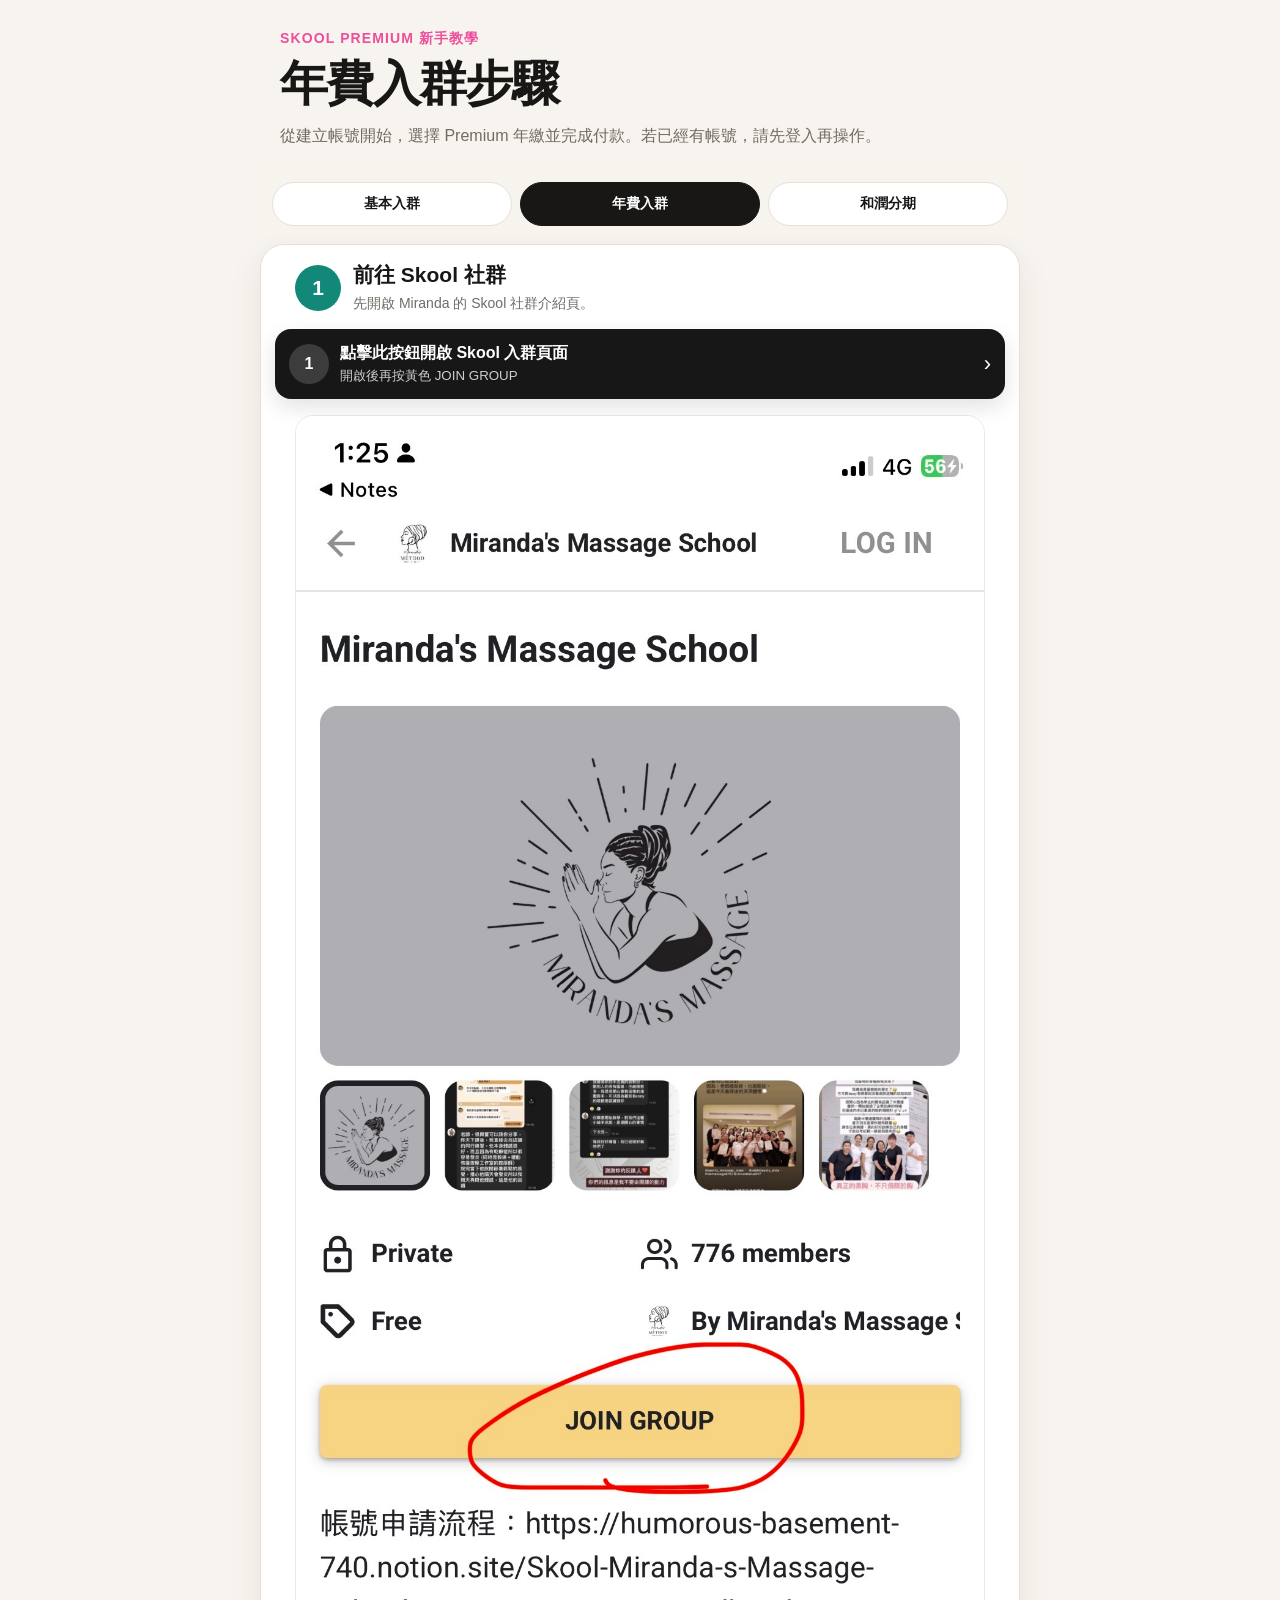
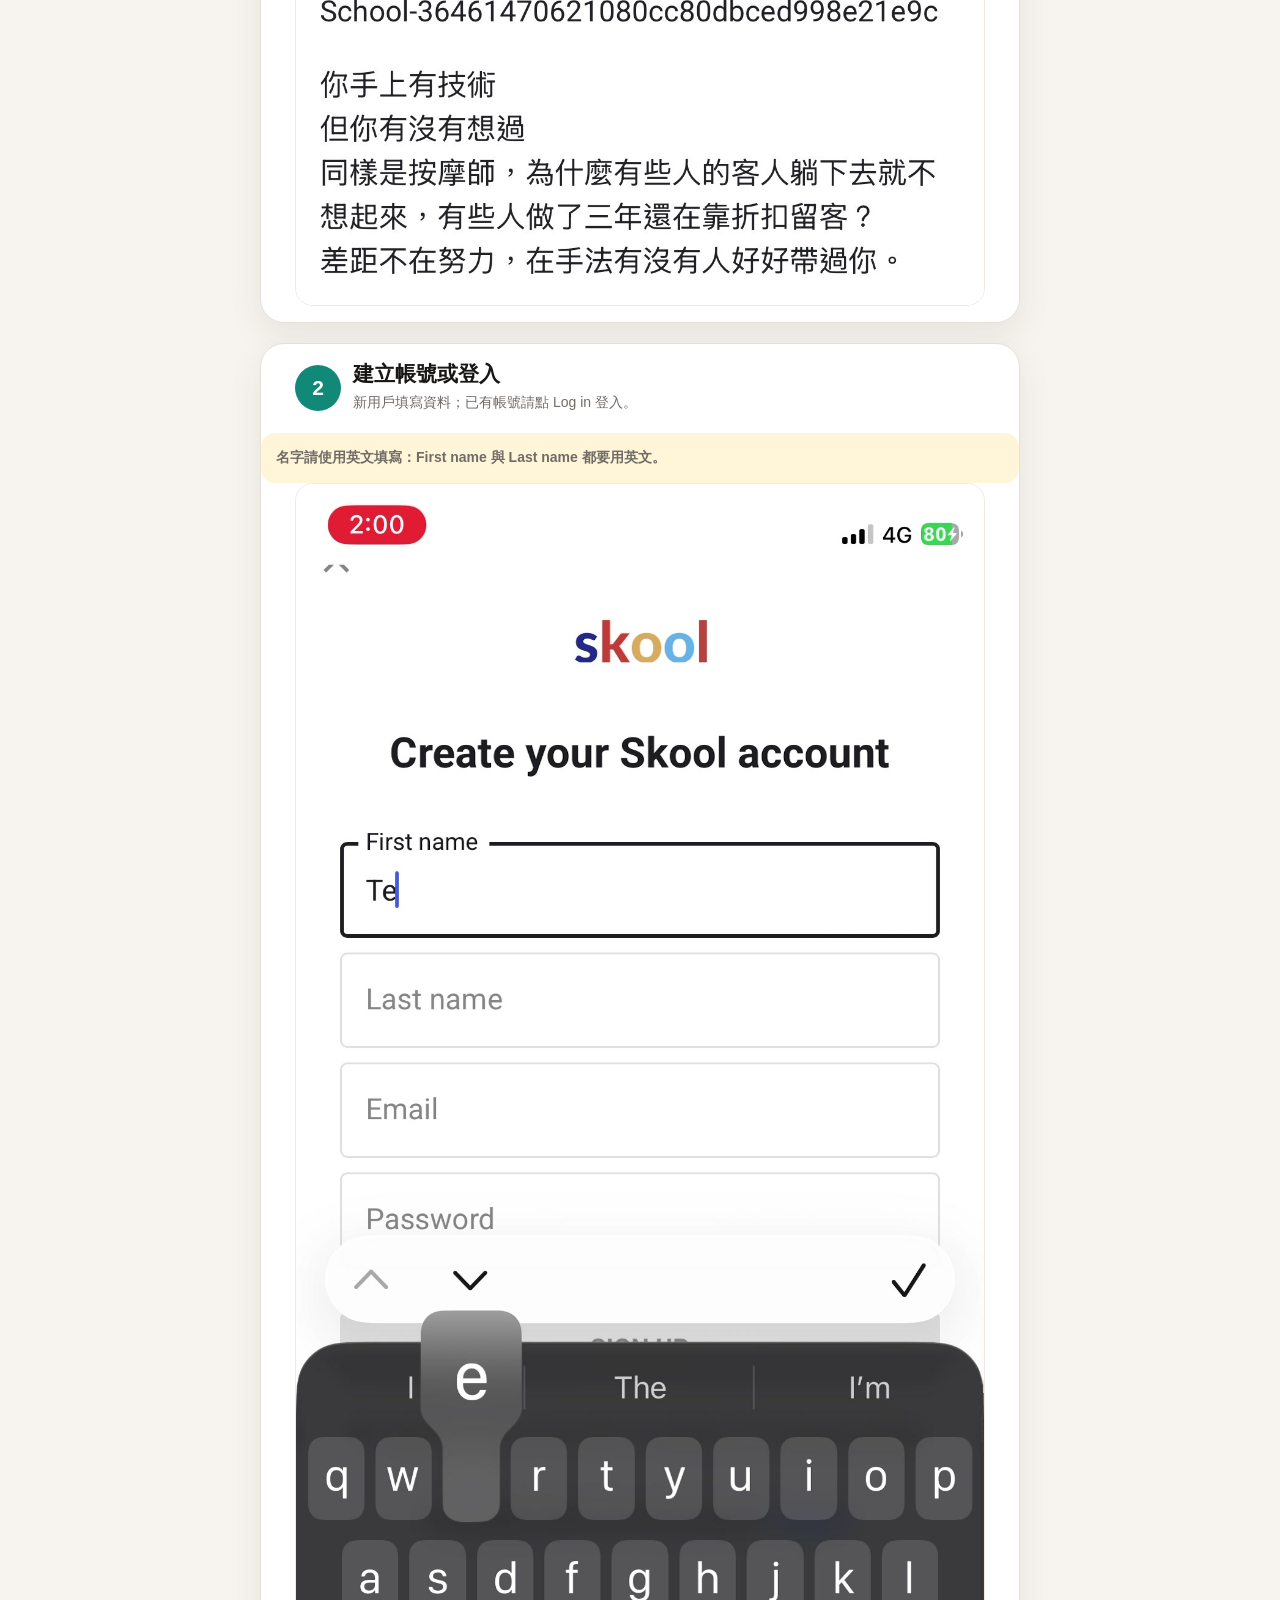
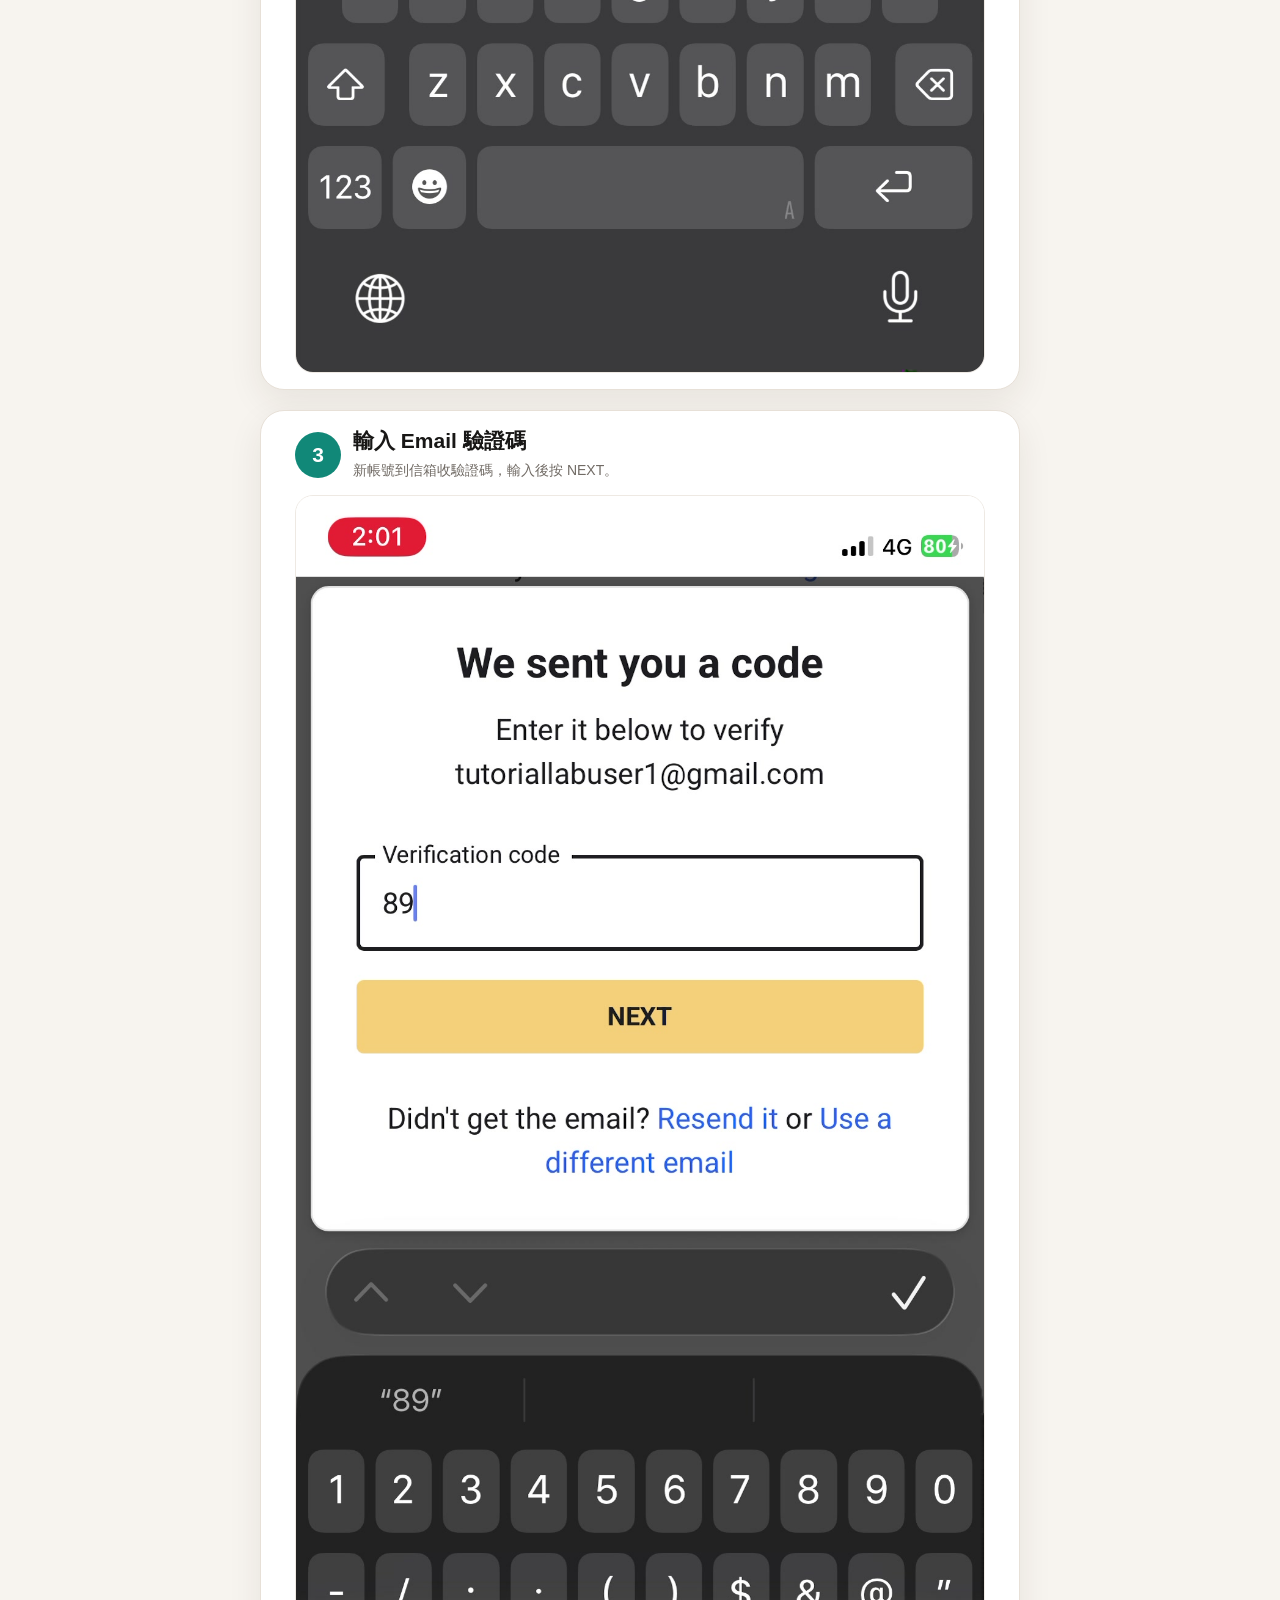
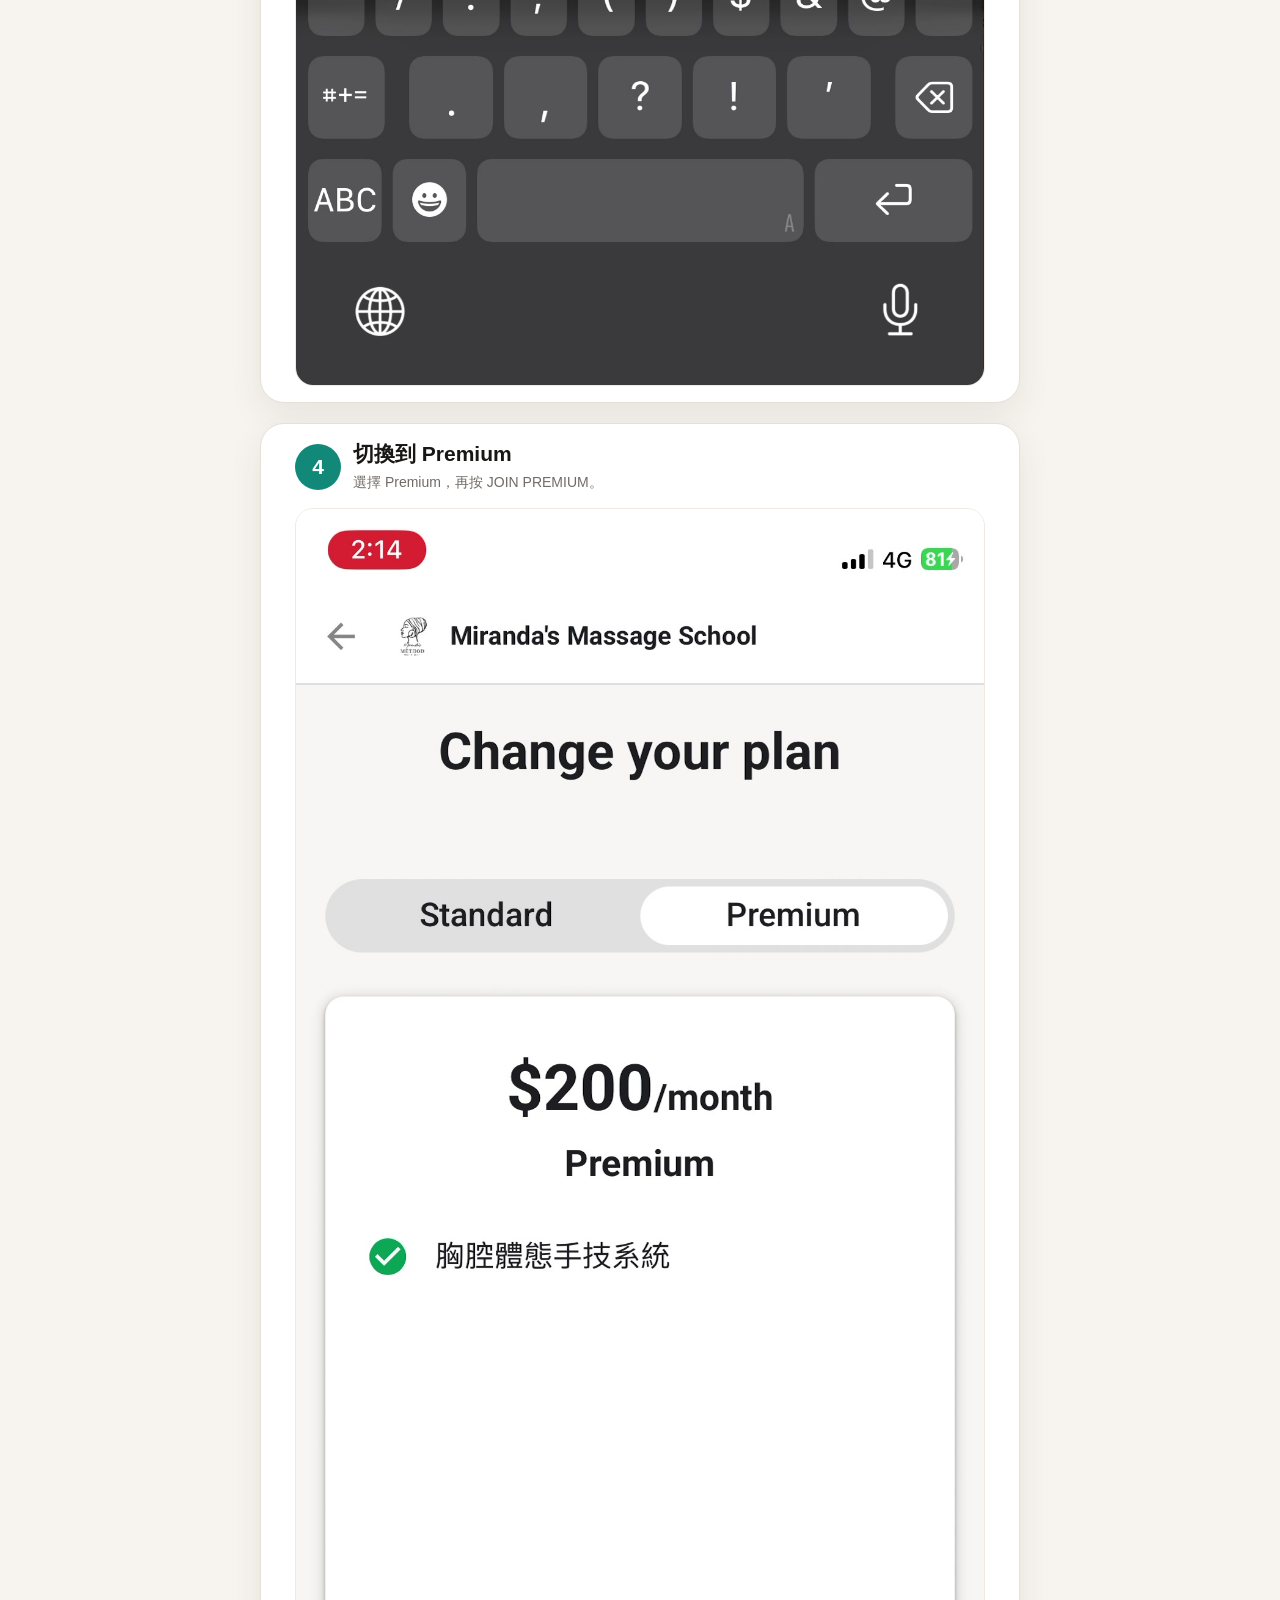
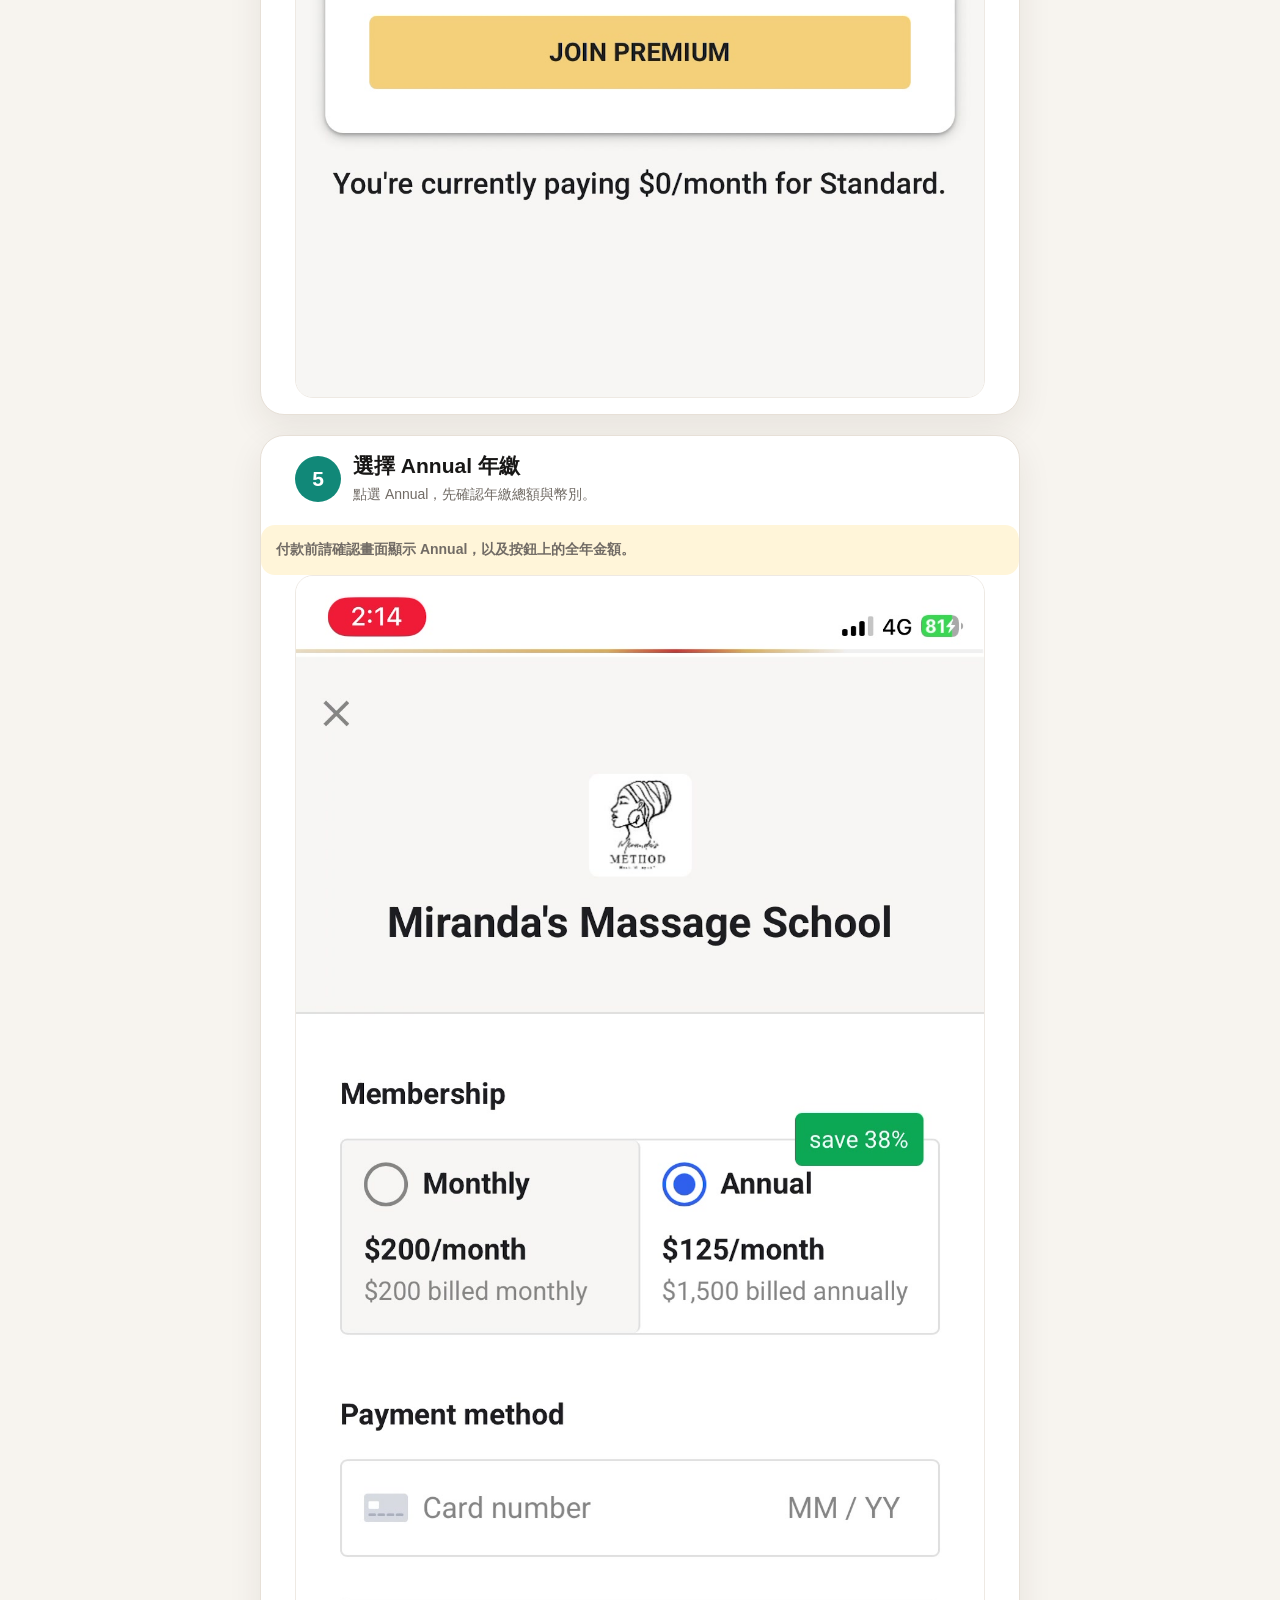
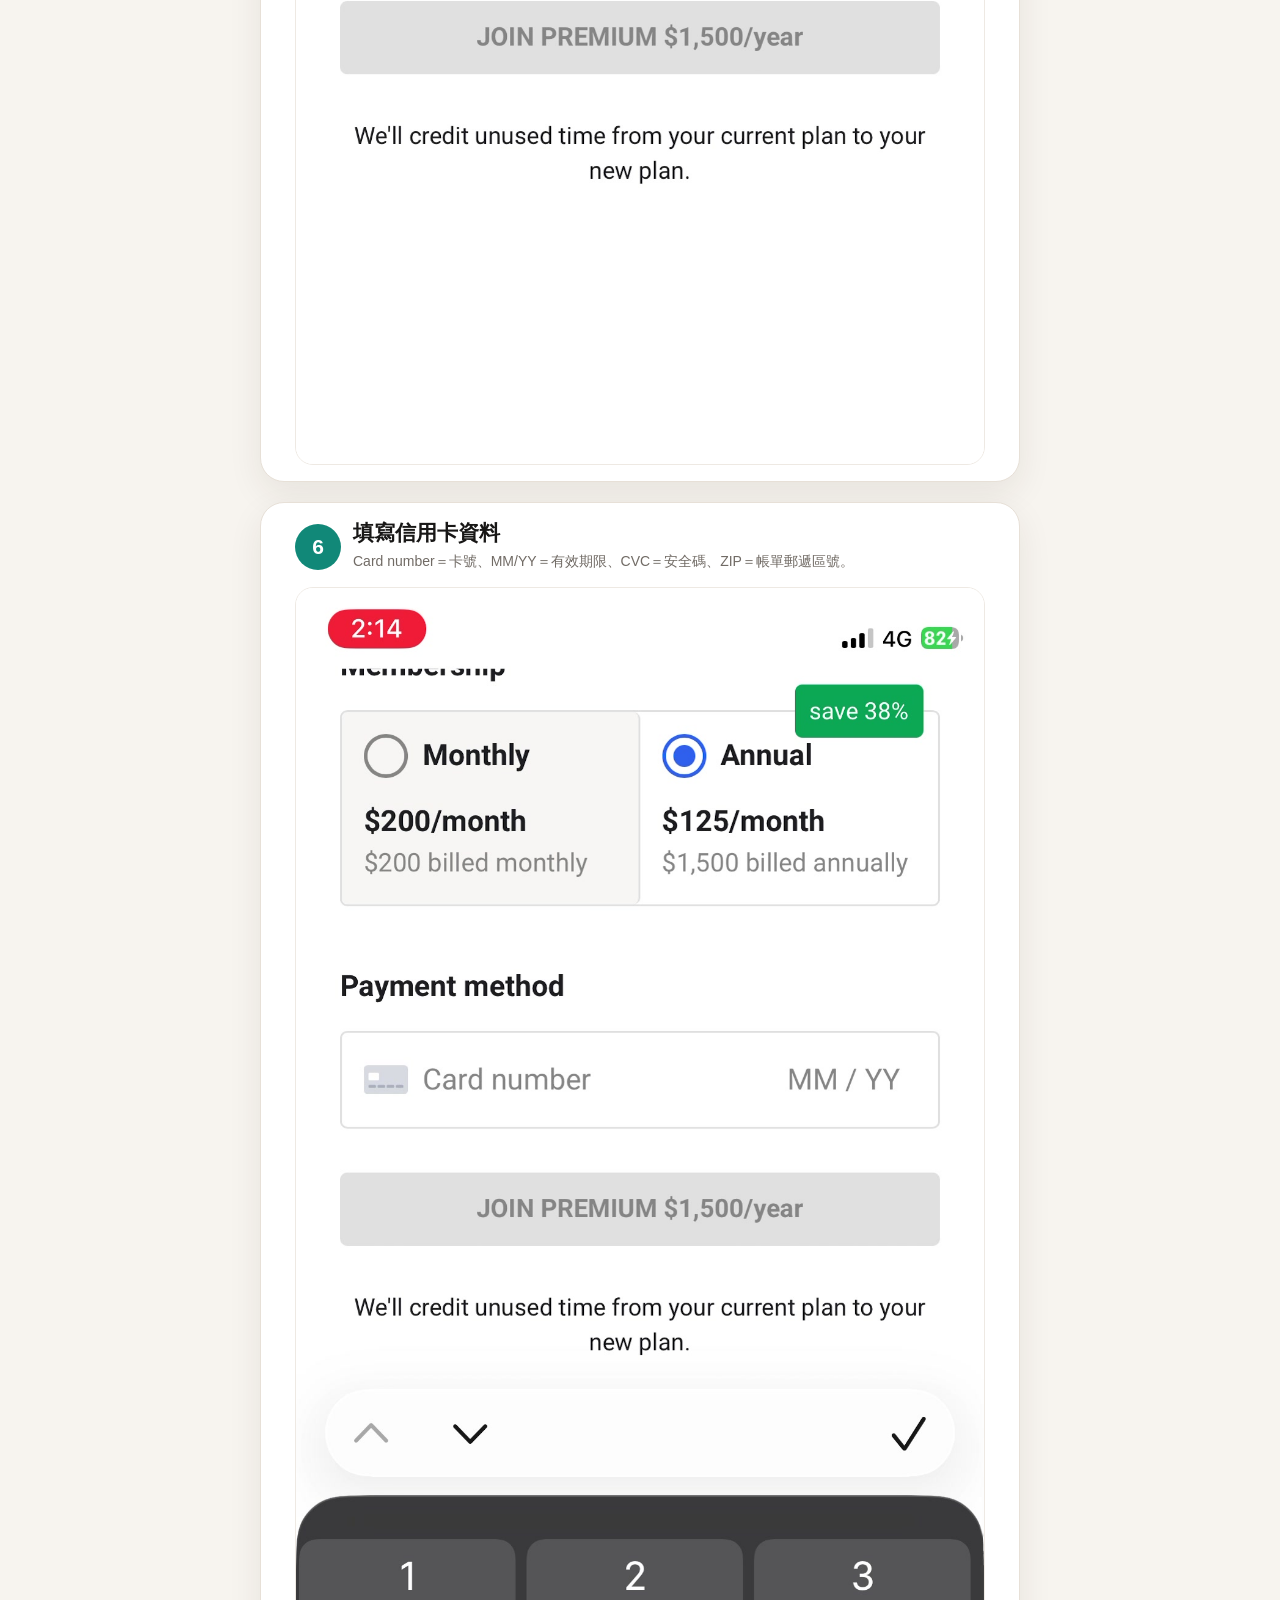
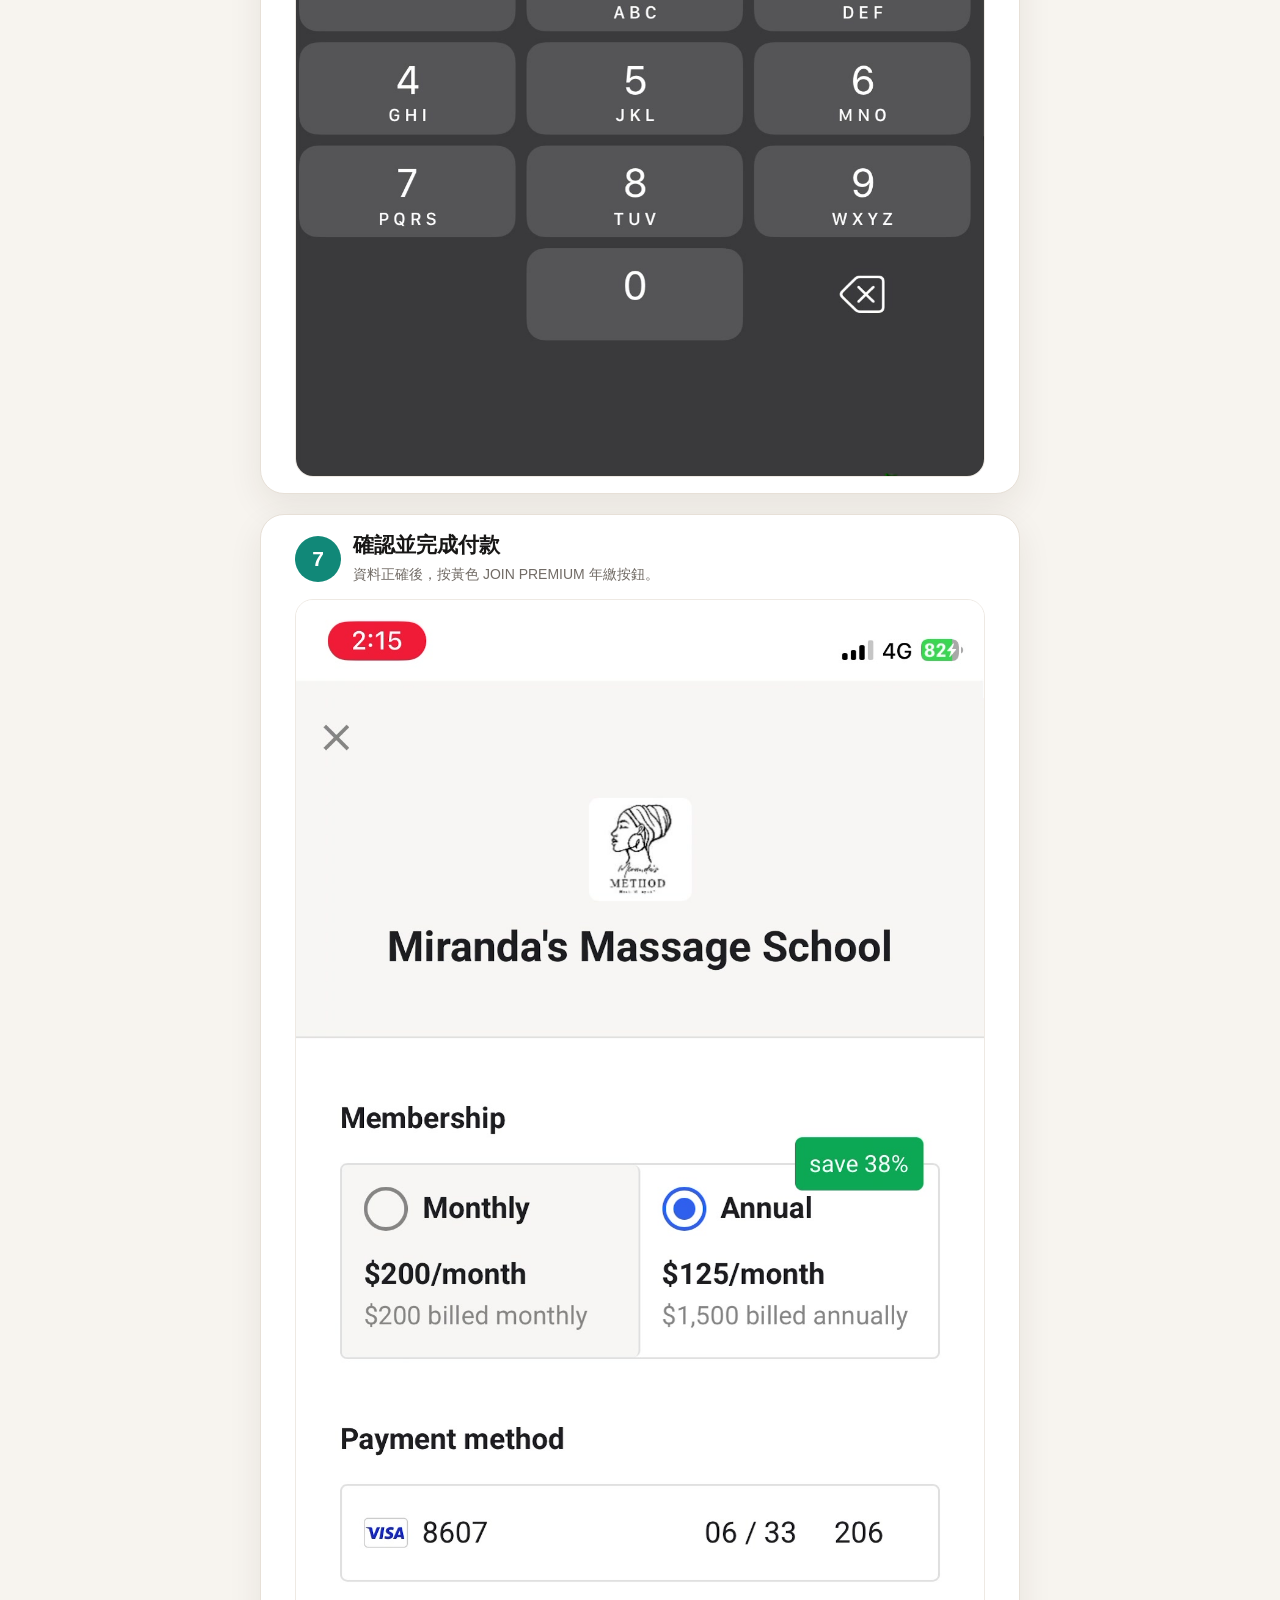
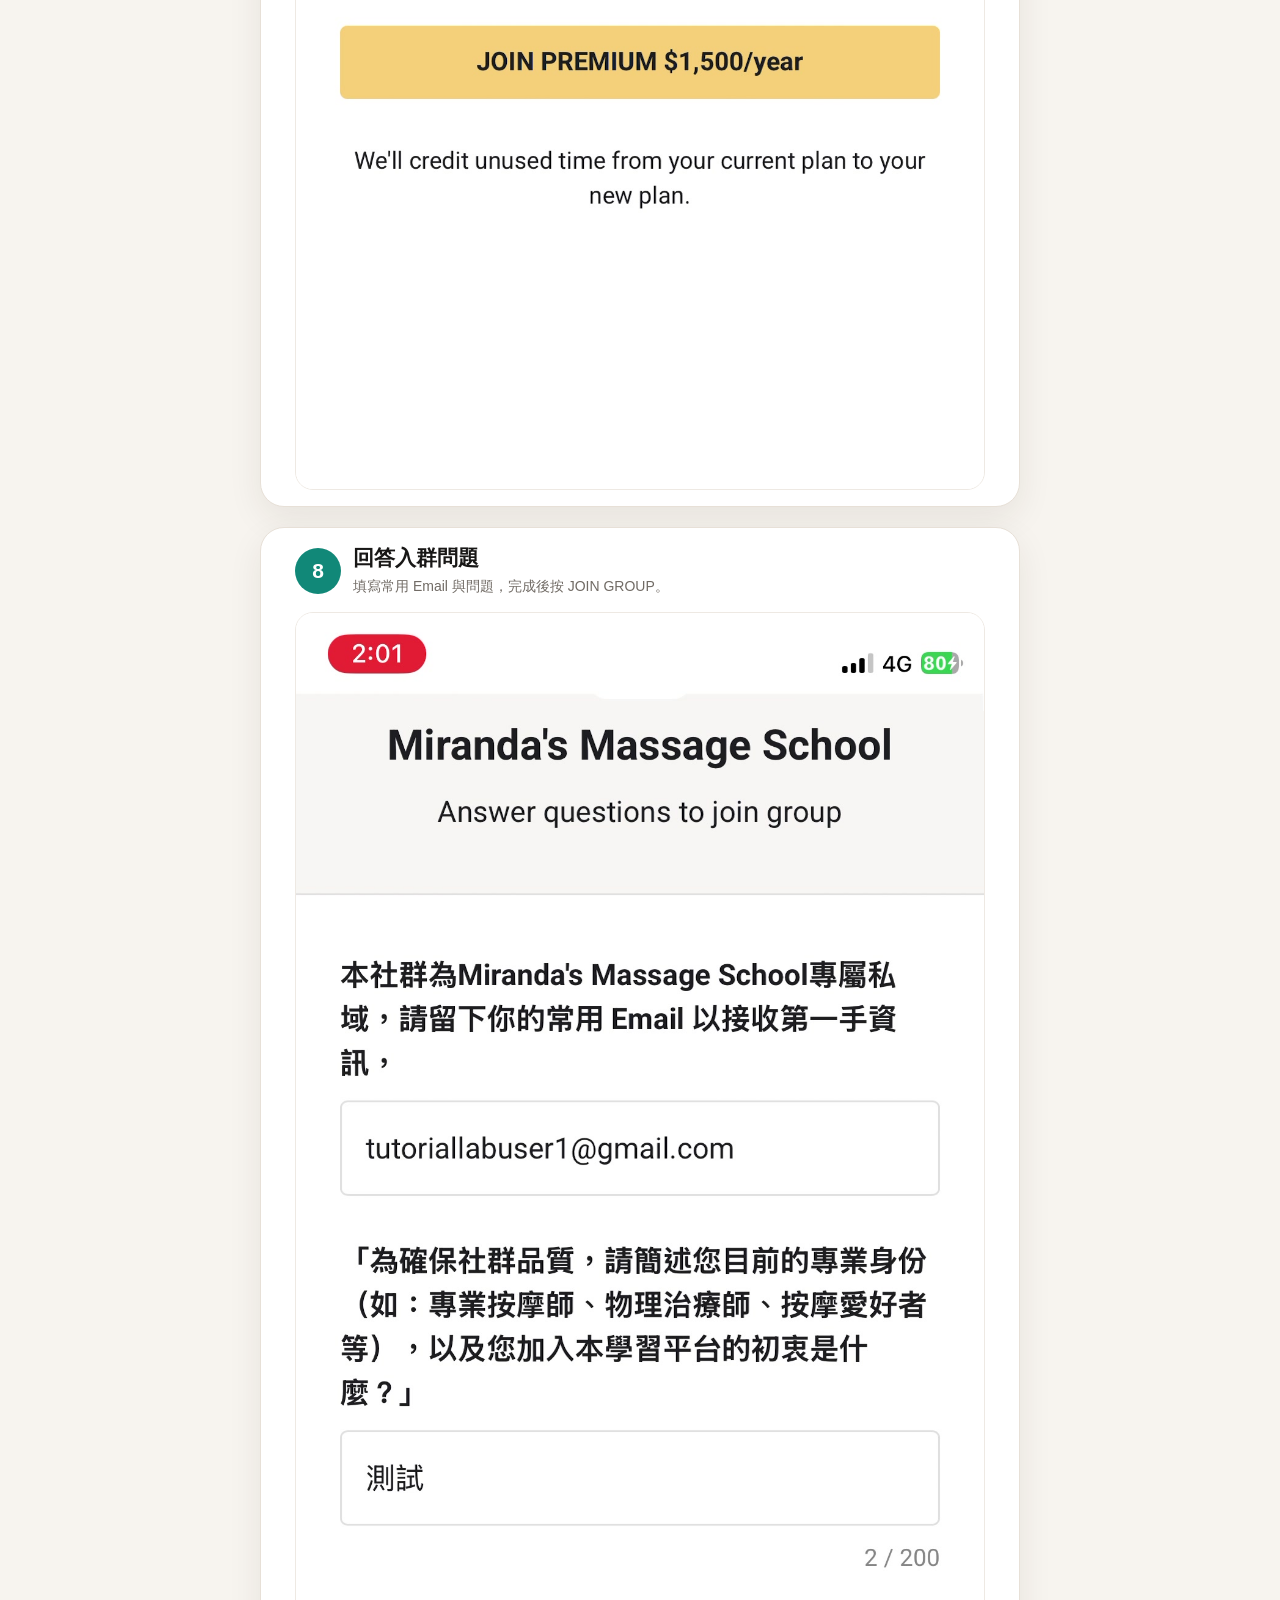
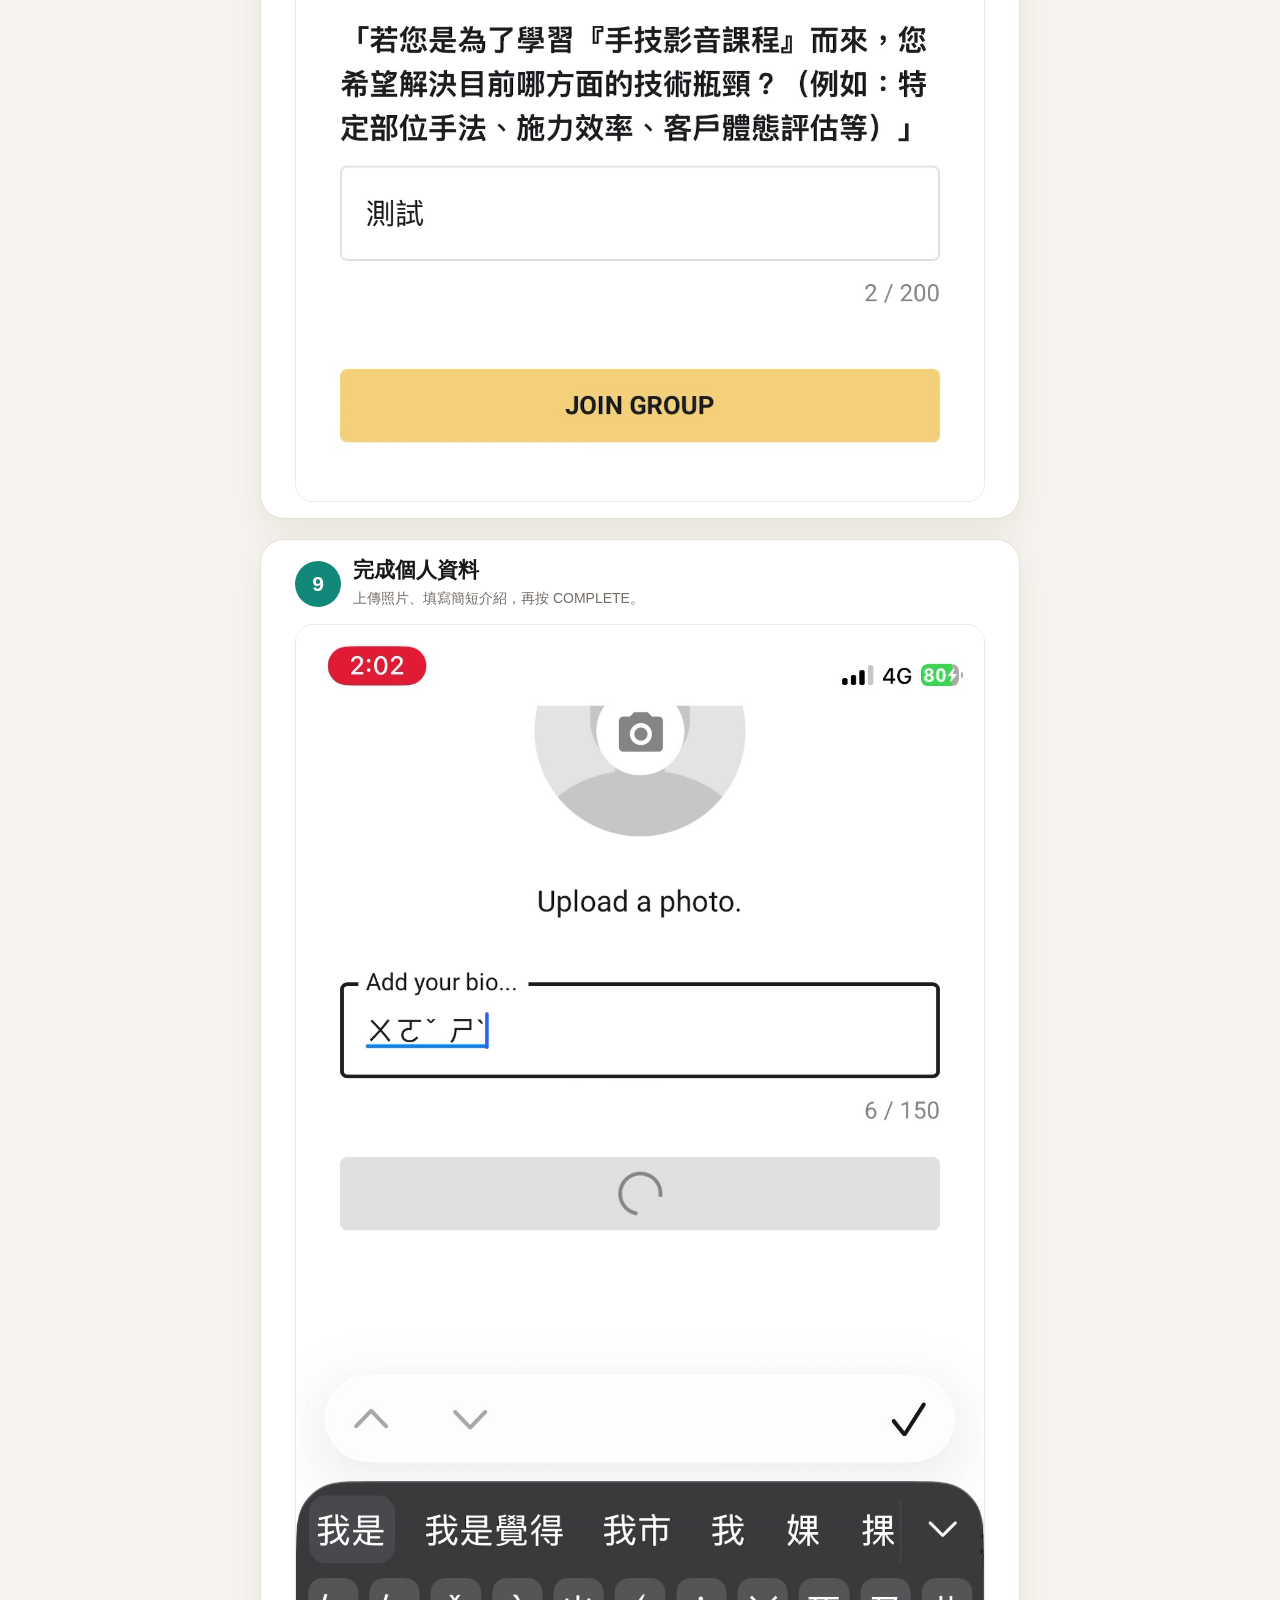
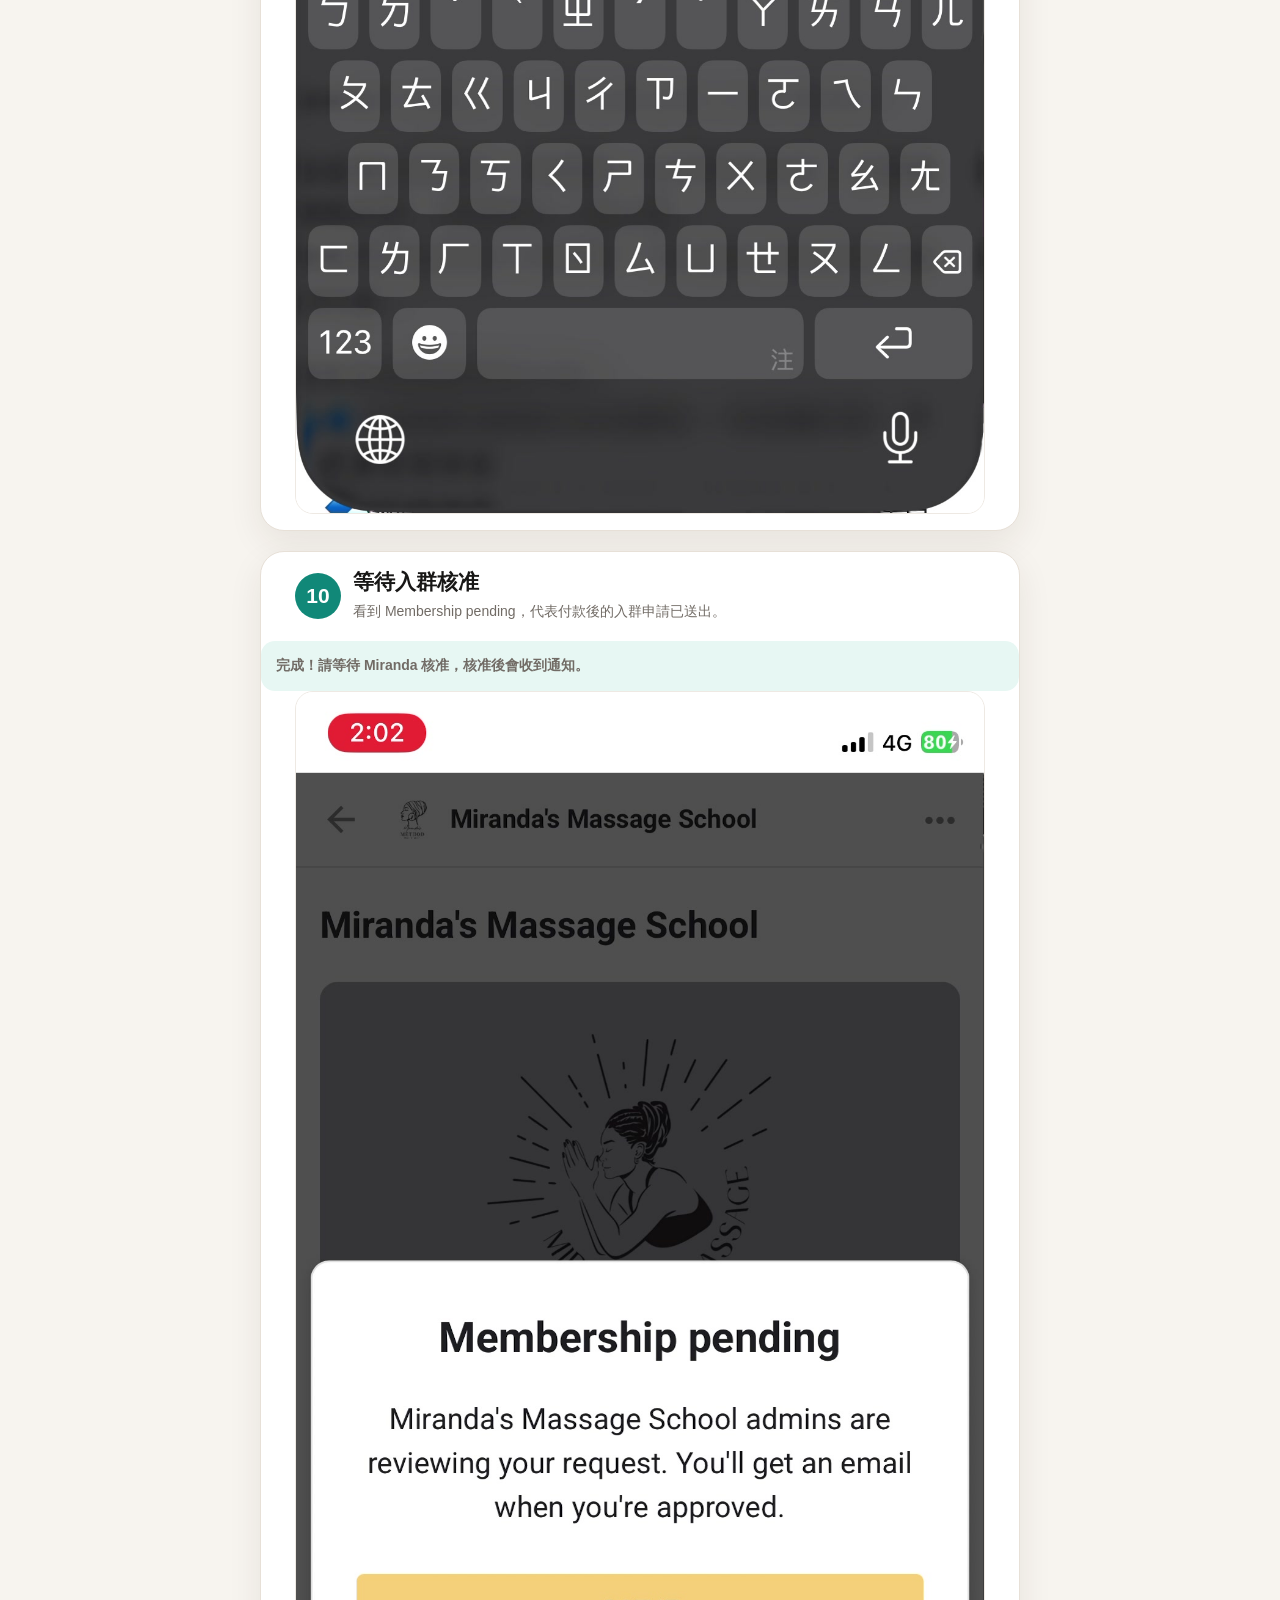
==== annual.html @ c5cafa1f "Remove installment badges and clarify external buttons" ====
<!doctype html>
<html lang="zh-Hant">
<head>
  <meta charset="utf-8">
  <meta name="viewport" content="width=device-width, initial-scale=1, viewport-fit=cover">
  <meta name="theme-color" content="#f7f4ef">
  <title>Skool Premium 年費入群步驟</title>
  <link rel="stylesheet" href="styles.css">
</head>
<body>
  <div class="shell annual">
    <header class="hero">
      <p class="eyebrow">SKOOL PREMIUM 新手教學</p>
      <h1>年費入群步驟</h1>
      <p class="lead">從建立帳號開始，選擇 Premium 年繳並完成付款。若已經有帳號，請先登入再操作。</p>
    </header>
    <nav class="tabs" aria-label="切換教學版本"><a href="basic.html">基本入群</a><a class="active" href="annual.html">年費入群</a><a href="installment.html">和潤分期</a></nav>
    <main class="steps">
      <section class="step"><div class="step-head"><span class="num">1</span><div><h2>前往 Skool 社群</h2><p>先開啟 Miranda 的 Skool 社群介紹頁。</p></div></div><div class="quick-actions"><a class="quick-action" href="https://www.skool.com/mirandas-massage-school-5068/about" target="_blank" rel="noopener"><span class="action-num">1</span><span><strong>點擊此按鈕開啟 Skool 入群頁面</strong><small>開啟後再按黃色 JOIN GROUP</small></span><span class="action-arrow">›</span></a></div><div class="screen-wrap"><img class="screen" src="annual-01-join-group.jpg" alt="社群頁面的 JOIN GROUP 按鈕"></div></section>
      <section class="step"><div class="step-head"><span class="num">2</span><div><h2>建立帳號或登入</h2><p>新用戶填寫資料；已有帳號請點 Log in 登入。</p></div></div><p class="note">名字請使用英文填寫：First name 與 Last name 都要用英文。</p><div class="screen-wrap"><img class="screen" loading="lazy" src="annual-02-create-account.jpg" alt="建立 Skool 帳號畫面"></div></section>
      <section class="step"><div class="step-head"><span class="num">3</span><div><h2>輸入 Email 驗證碼</h2><p>新帳號到信箱收驗證碼，輸入後按 NEXT。</p></div></div><div class="screen-wrap"><img class="screen" loading="lazy" src="annual-03-email-code.jpg" alt="輸入 Email 驗證碼畫面"></div></section>
      <section class="step"><div class="step-head"><span class="num">4</span><div><h2>切換到 Premium</h2><p>選擇 Premium，再按 JOIN PREMIUM。</p></div></div><div class="screen-wrap"><img class="screen" loading="lazy" src="annual-04-select-premium.jpg" alt="選擇 Premium 方案畫面"></div></section>
      <section class="step"><div class="step-head"><span class="num">5</span><div><h2>選擇 Annual 年繳</h2><p>點選 Annual，先確認年繳總額與幣別。</p></div></div><p class="note">付款前請確認畫面顯示 Annual，以及按鈕上的全年金額。</p><div class="screen-wrap"><img class="screen" loading="lazy" src="annual-05-select-annual.jpg" alt="選擇 Annual 年繳方案畫面"></div></section>
      <section class="step"><div class="step-head"><span class="num">6</span><div><h2>填寫信用卡資料</h2><p>Card number＝卡號、MM/YY＝有效期限、CVC＝安全碼、ZIP＝帳單郵遞區號。</p></div></div><div class="screen-wrap"><img class="screen" loading="lazy" src="annual-06-card.jpg" alt="填寫信用卡付款資料畫面"></div></section>
      <section class="step"><div class="step-head"><span class="num">7</span><div><h2>確認並完成付款</h2><p>資料正確後，按黃色 JOIN PREMIUM 年繳按鈕。</p></div></div><div class="screen-wrap"><img class="screen" loading="lazy" src="annual-07-confirm.jpg" alt="確認年繳並完成付款畫面"></div></section>
      <section class="step"><div class="step-head"><span class="num">8</span><div><h2>回答入群問題</h2><p>填寫常用 Email 與問題，完成後按 JOIN GROUP。</p></div></div><div class="screen-wrap"><img class="screen" loading="lazy" src="annual-08-join-questions.jpg" alt="回答入群問題畫面"></div></section>
      <section class="step"><div class="step-head"><span class="num">9</span><div><h2>完成個人資料</h2><p>上傳照片、填寫簡短介紹，再按 COMPLETE。</p></div></div><div class="screen-wrap"><img class="screen" loading="lazy" src="annual-09-profile.jpg" alt="完成個人資料畫面"></div></section>
      <section class="step"><div class="step-head"><span class="num">10</span><div><h2>等待入群核准</h2><p>看到 Membership pending，代表付款後的入群申請已送出。</p></div></div><p class="note success">完成！請等待 Miranda 核准，核准後會收到通知。</p><div class="screen-wrap"><img class="screen" loading="lazy" src="annual-10-pending.jpg" alt="Membership pending 等待核准畫面"></div></section>
    </main>
    <a class="back" href="index.html">← 回到版本選擇</a>
    <footer>Miranda's Massage School｜Skool Premium 年費入群圖片教學</footer>
  </div>
</body>
</html>
---- styles.css ----
:root {
  color-scheme: light;
  --bg: #f7f4ef;
  --card: #ffffff;
  --ink: #181716;
  --muted: #716b65;
  --pink: #ed4f9b;
  --gold: #efc665;
  --green: #118878;
  --line: #e7e0d7;
}

* { box-sizing: border-box; }
html { scroll-behavior: smooth; }
body {
  margin: 0;
  background: var(--bg);
  color: var(--ink);
  font-family: -apple-system, BlinkMacSystemFont, "PingFang TC", "Noto Sans TC", sans-serif;
}

a { color: inherit; }
.shell { width: min(100%, 760px); margin: 0 auto; }
.hero { padding: calc(30px + env(safe-area-inset-top)) 20px 22px; }
.eyebrow { margin: 0 0 8px; color: var(--pink); font-size: 14px; font-weight: 800; letter-spacing: .08em; }
h1 { margin: 0; font-size: clamp(30px, 8vw, 48px); line-height: 1.15; letter-spacing: -.035em; }
.lead { margin: 12px 0 0; color: var(--muted); font-size: 16px; line-height: 1.65; }

.tabs {
  position: sticky;
  top: 0;
  z-index: 10;
  display: grid;
  grid-template-columns: repeat(3, 1fr);
  gap: 8px;
  padding: 10px 12px;
  background: rgba(247,244,239,.94);
  backdrop-filter: blur(12px);
}
.tabs a { padding: 12px 5px; border: 1px solid var(--line); border-radius: 999px; background: #fff; text-align: center; text-decoration: none; font-size: 14px; font-weight: 750; }
.tabs a.active { border-color: var(--ink); background: var(--ink); color: #fff; }

.steps { padding: 8px 12px 46px; }
.step {
  position: relative;
  margin: 0 0 20px;
  overflow: hidden;
  border: 1px solid var(--line);
  border-radius: 24px;
  background: var(--card);
  box-shadow: 0 12px 34px rgba(48, 38, 28, .08);
}
.step-head { display: grid; grid-template-columns: 46px 1fr; gap: 12px; align-items: center; padding: 17px 18px 14px; }
.step-head.no-number { grid-template-columns: 1fr; }
.num { display: grid; width: 46px; height: 46px; place-items: center; border-radius: 50%; background: var(--pink); color: #fff; font-size: 21px; font-weight: 900; }
.annual .num { background: var(--green); }
.installment .num { background: #d49114; }
.step h2 { margin: 0; font-size: 21px; line-height: 1.25; }
.step p { margin: 5px 0 0; color: var(--muted); font-size: 14px; line-height: 1.55; }
.screen-wrap { padding: 0 14px 16px; }
.screen { display: block; width: 100%; height: auto; border: 1px solid #eee9e3; border-radius: 18px; background: #fff; }
.note { margin: 0 14px 16px; padding: 14px 15px; border-radius: 14px; background: #fff5d9; color: #563d06; font-weight: 750; line-height: 1.55; }
.success { background: #e7f7f3; color: #14584f; }
.quick-actions { display: grid; gap: 10px; padding: 0 14px 16px; }
.quick-action { display: grid; grid-template-columns: 40px 1fr auto; gap: 11px; align-items: center; padding: 14px; border-radius: 16px; background: #171717; color: #fff; text-decoration: none; box-shadow: 0 8px 22px rgba(20,20,20,.12); }
.quick-action.no-action-num { grid-template-columns: 1fr auto; }
.quick-action.secondary { background: #d49114; color: #211604; }
.quick-action .action-num { display: grid; width: 40px; height: 40px; place-items: center; border-radius: 50%; background: rgba(255,255,255,.16); font-weight: 900; }
.quick-action strong { display: block; font-size: 16px; }
.quick-action small { display: block; margin-top: 3px; opacity: .78; line-height: 1.35; }
.quick-action .action-arrow { font-size: 22px; }
.back { display: inline-flex; margin: 0 12px 18px; padding: 11px 15px; border-radius: 999px; background: #fff; text-decoration: none; font-weight: 750; }
footer { padding: 0 20px calc(30px + env(safe-area-inset-bottom)); color: var(--muted); text-align: center; font-size: 13px; }

.chooser { min-height: 100vh; display: grid; place-content: center; padding: 28px 18px; }
.chooser-card { width: min(100%, 700px); overflow: hidden; border: 1px solid var(--line); border-radius: 30px; background: #fff; box-shadow: 0 18px 50px rgba(48,38,28,.09); }
.chooser-copy { padding: 26px 20px 28px; }
.brand-visual { position: relative; aspect-ratio: 4 / 3; overflow: hidden; background: #fff; border-bottom: 1px solid var(--line); }
.brand-visual img { display: block; width: 100%; height: 100%; object-fit: cover; object-position: center 48%; }
.chooser h1 { font-size: clamp(32px, 9vw, 54px); }
.choices { display: grid; gap: 14px; margin-top: 26px; }
.choice { display: grid; grid-template-columns: 54px 1fr auto; gap: 14px; align-items: center; padding: 18px; border: 1px solid var(--line); border-radius: 20px; text-decoration: none; }
.choice .icon { display: grid; width: 54px; height: 54px; place-items: center; border-radius: 18px; background: #fce5f1; font-size: 26px; }
.choice.annual-choice .icon { background: #e1f3ef; }
.choice.installment-choice .icon { background: #fff1ce; }
.choice strong { display: block; font-size: 19px; }
.choice small { display: block; margin-top: 4px; color: var(--muted); line-height: 1.45; }
.arrow { font-size: 22px; }

@media (min-width: 720px) {
  .steps { padding-left: 0; padding-right: 0; }
  .screen-wrap { padding-left: 34px; padding-right: 34px; }
  .step-head { padding-left: 34px; padding-right: 34px; }
  .brand-visual { aspect-ratio: 16 / 8; }
}

@media (prefers-reduced-motion: reduce) { html { scroll-behavior: auto; } }
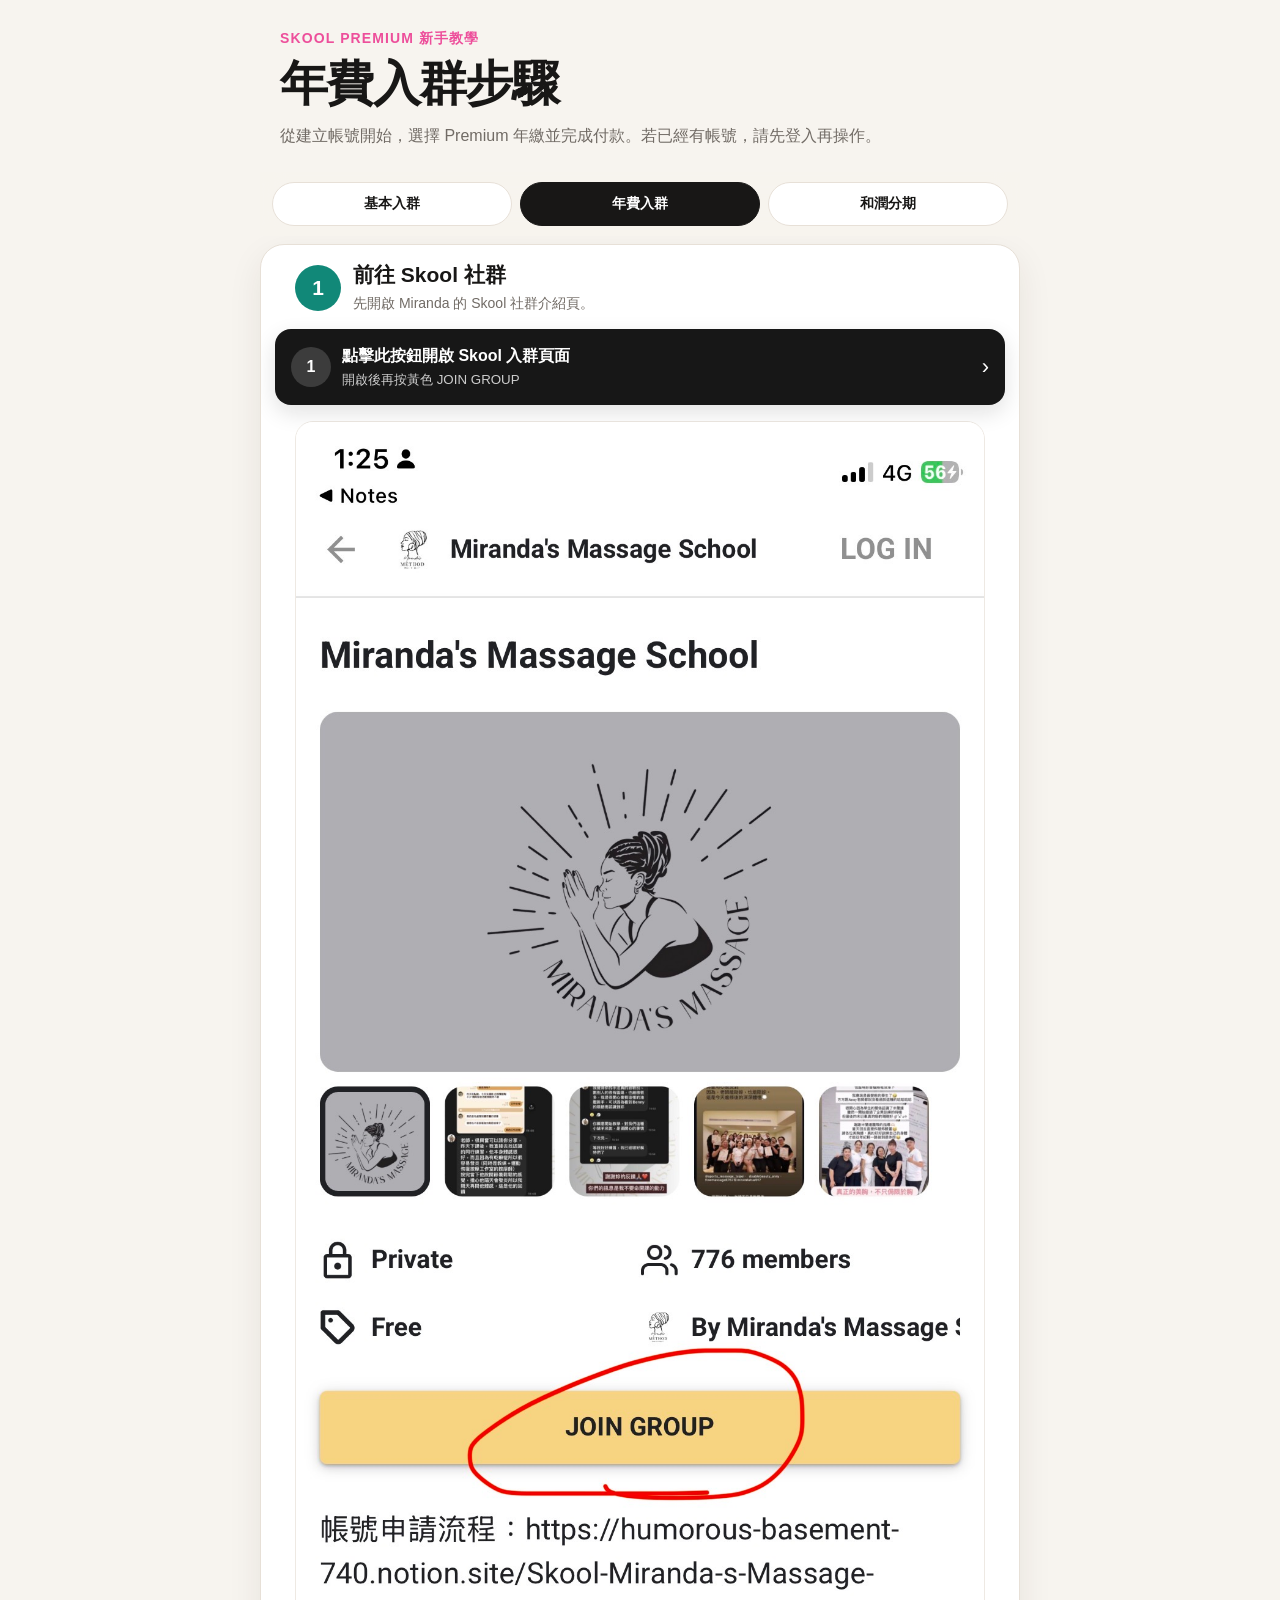
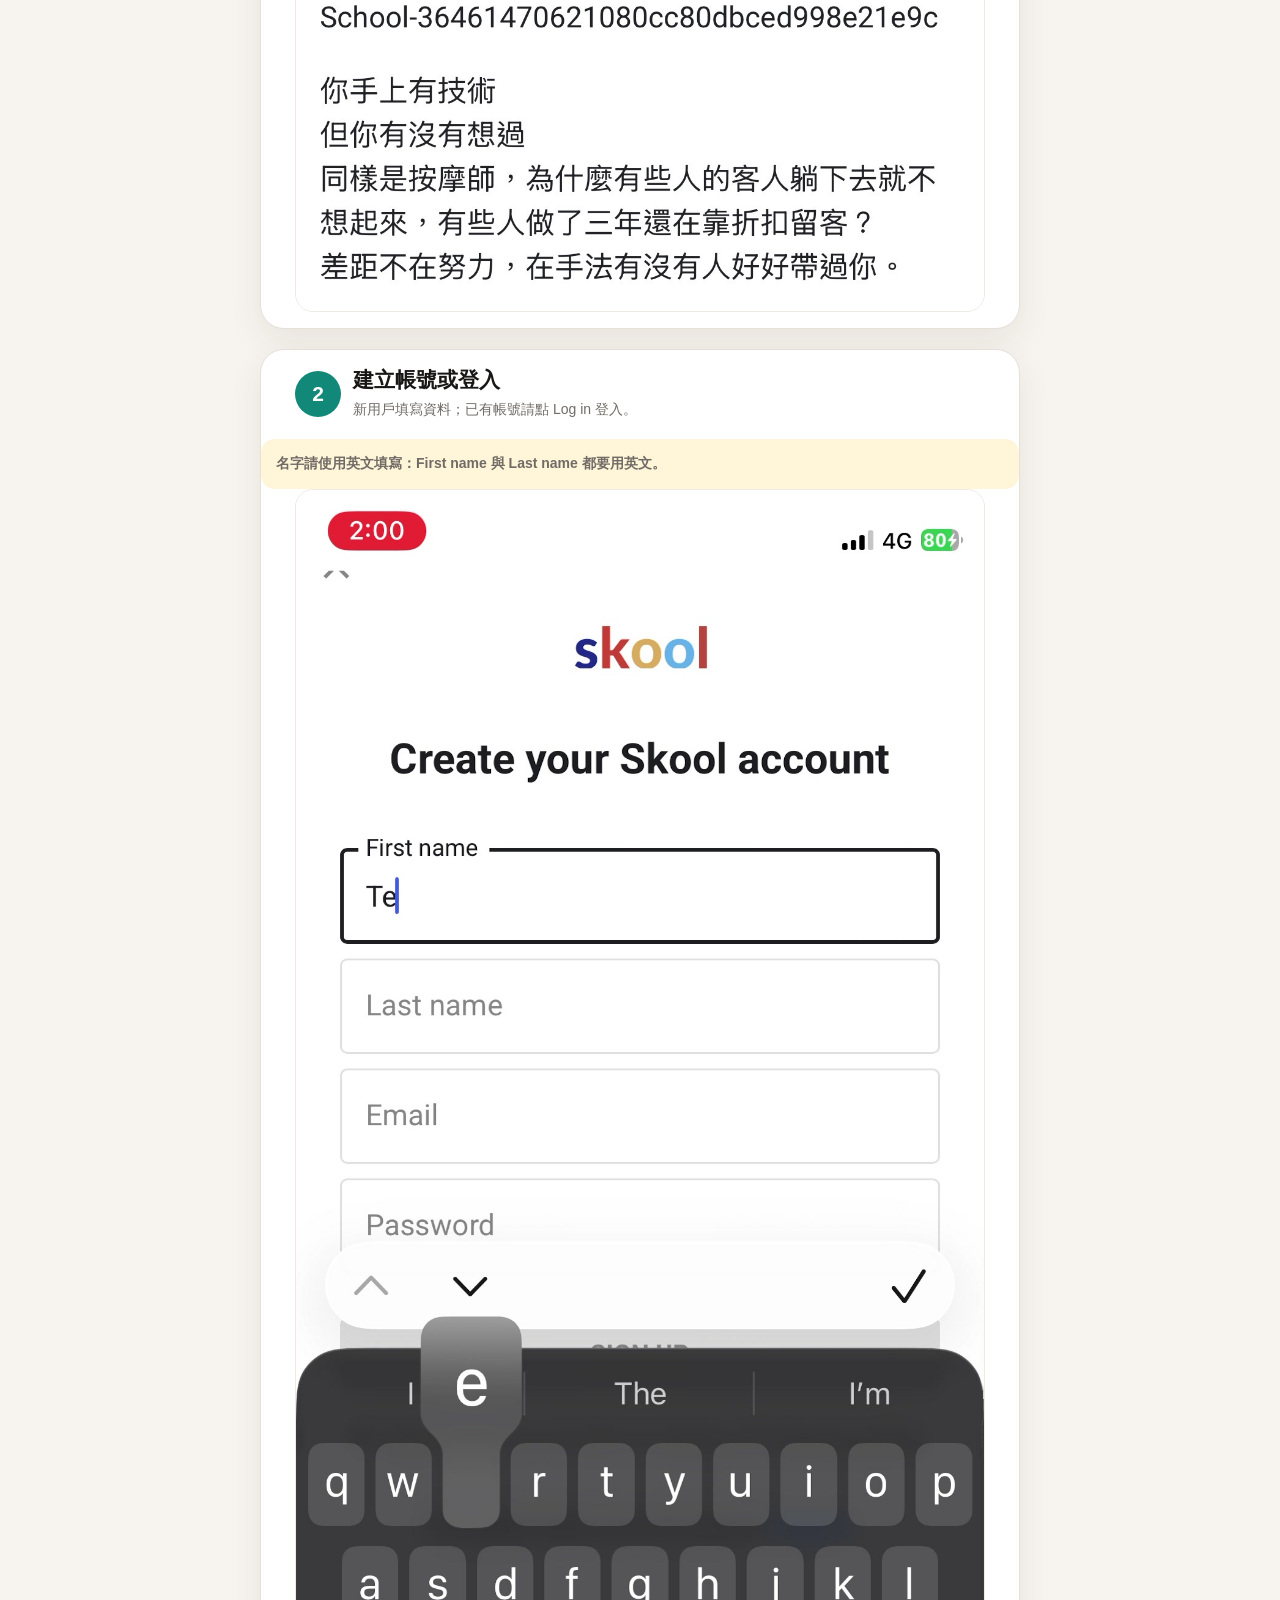
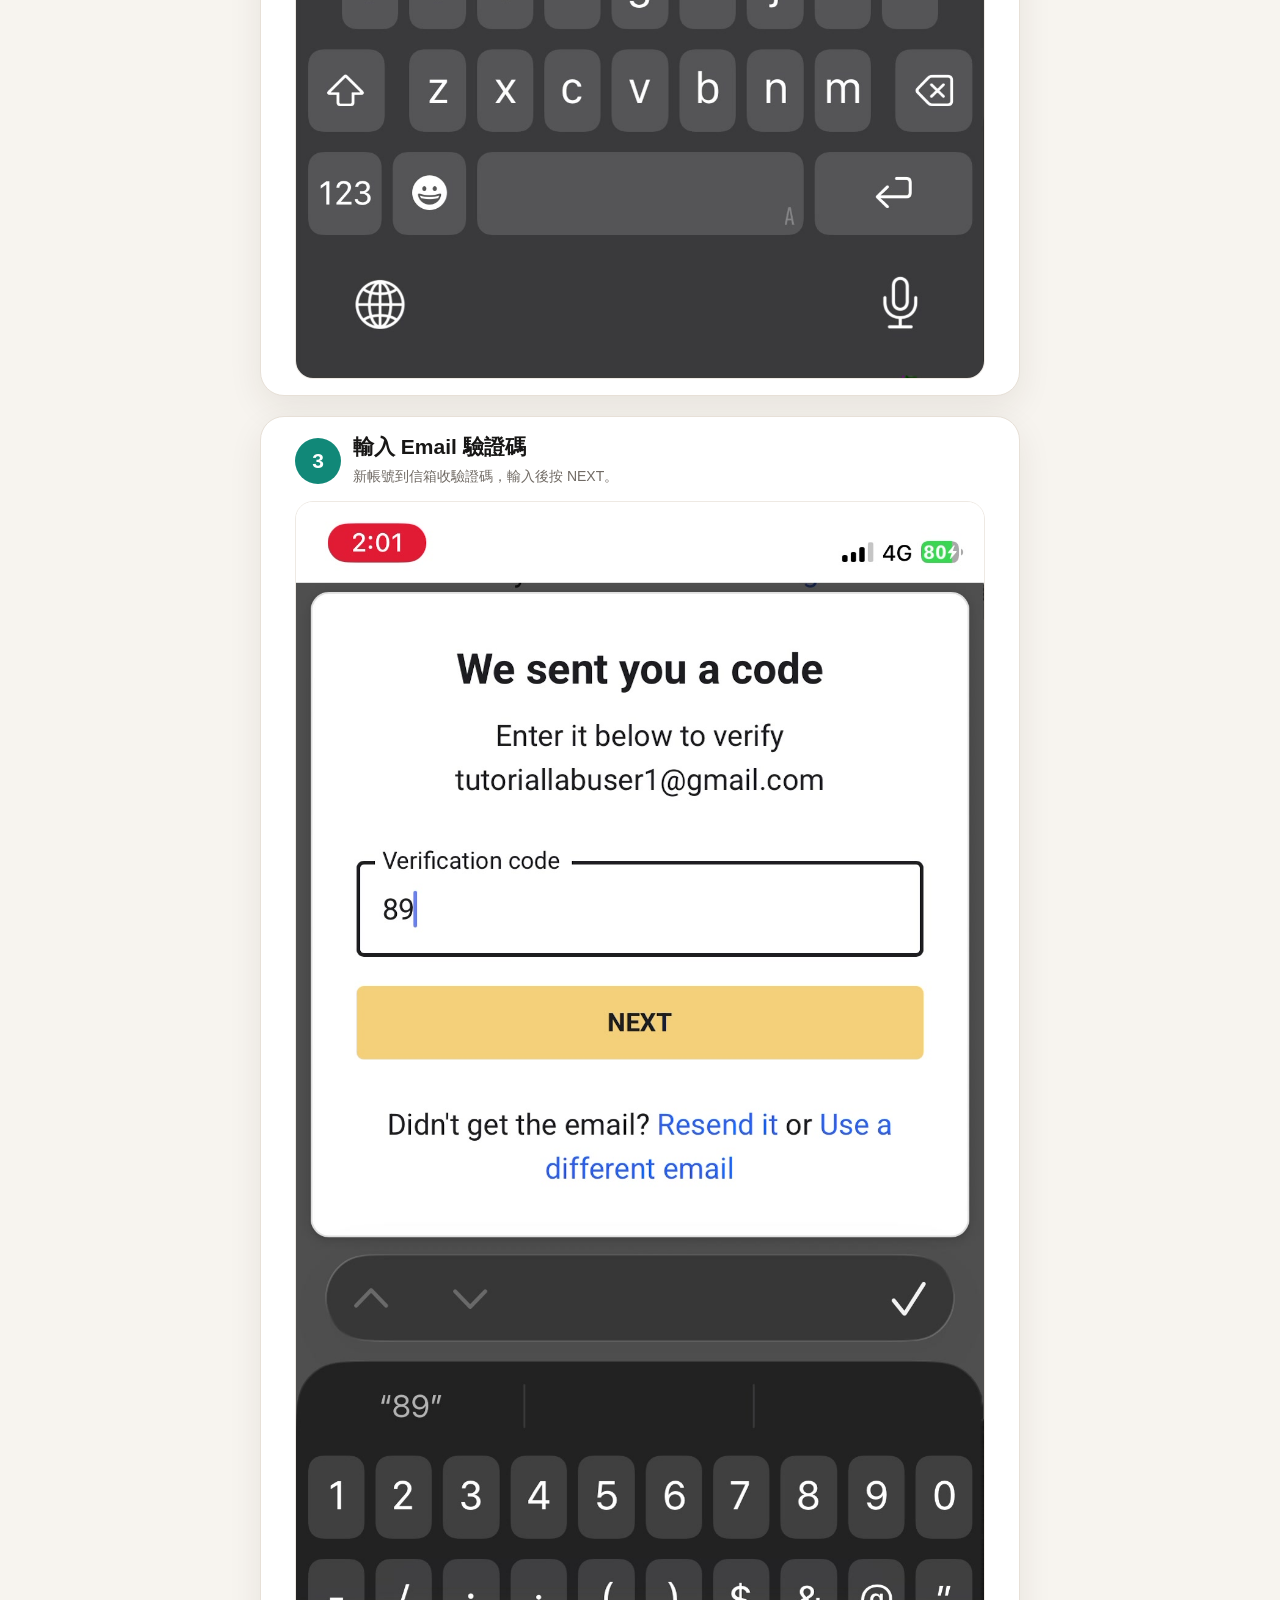
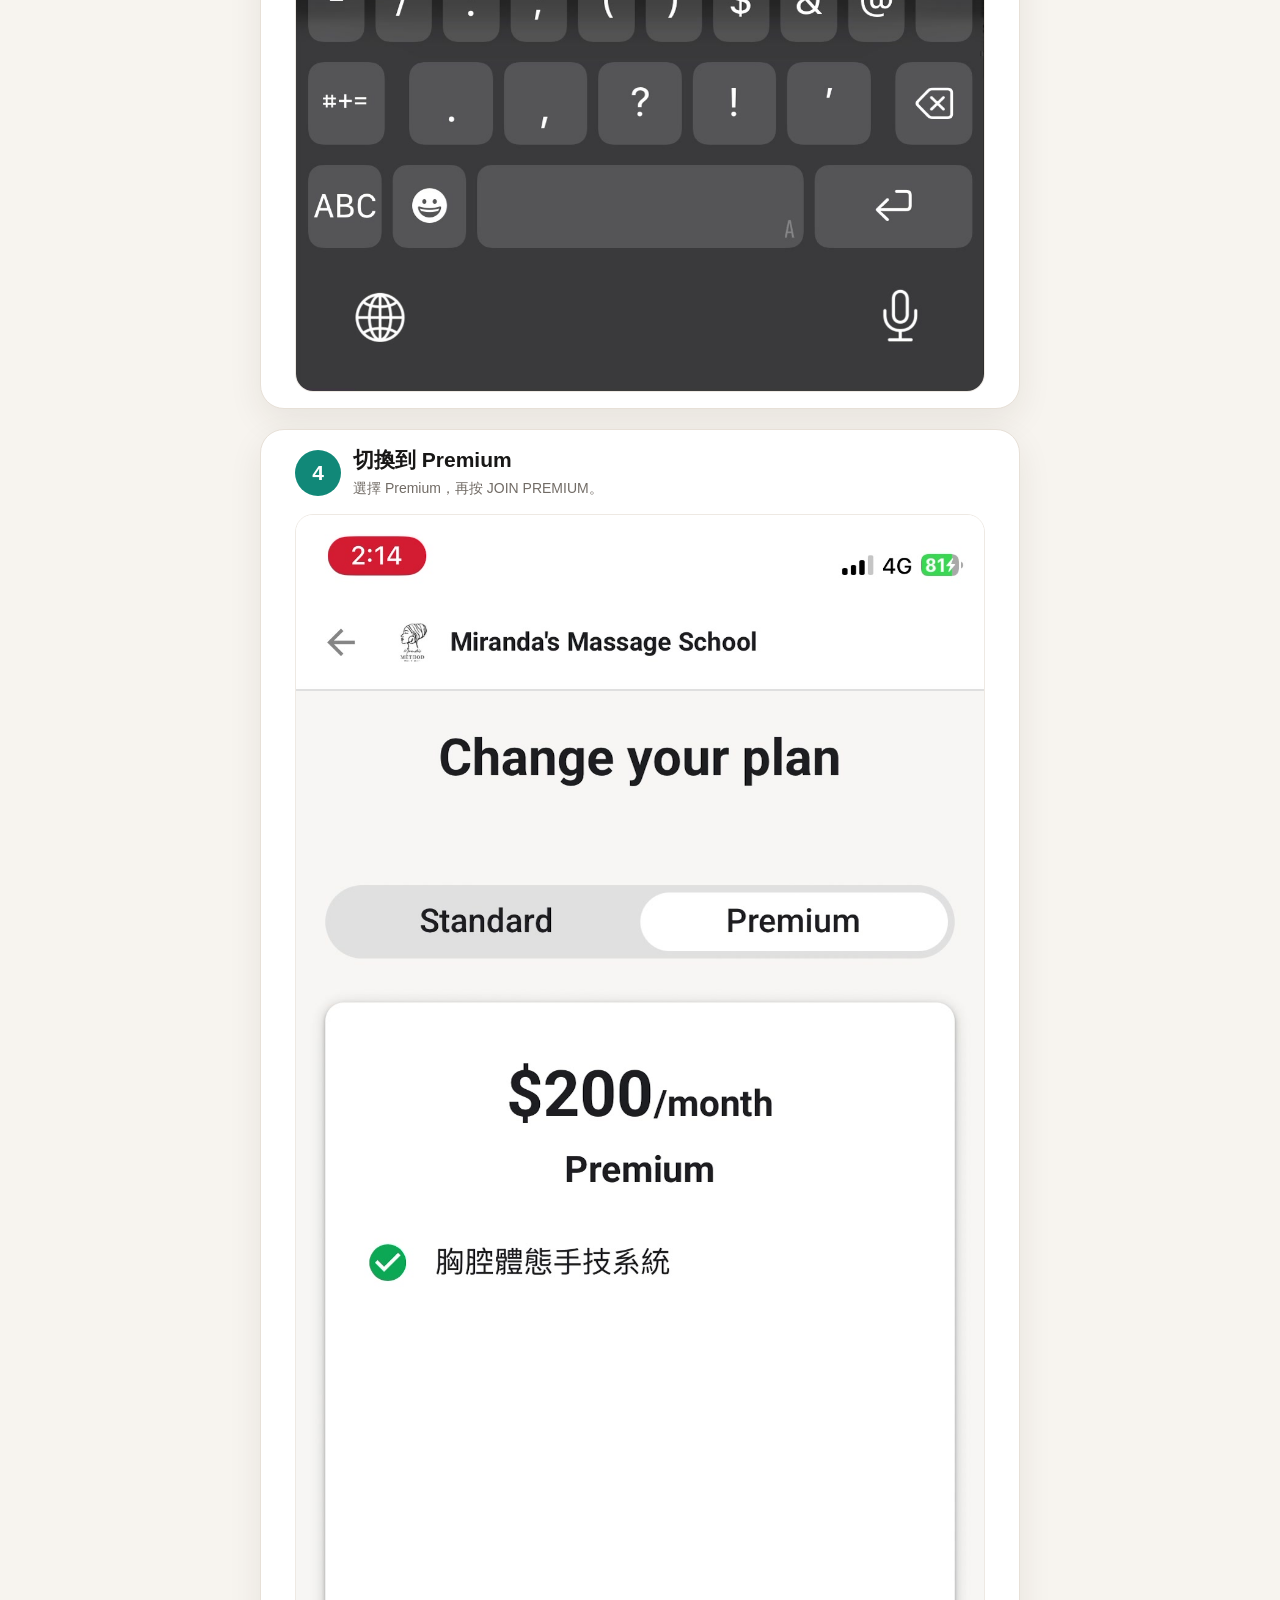
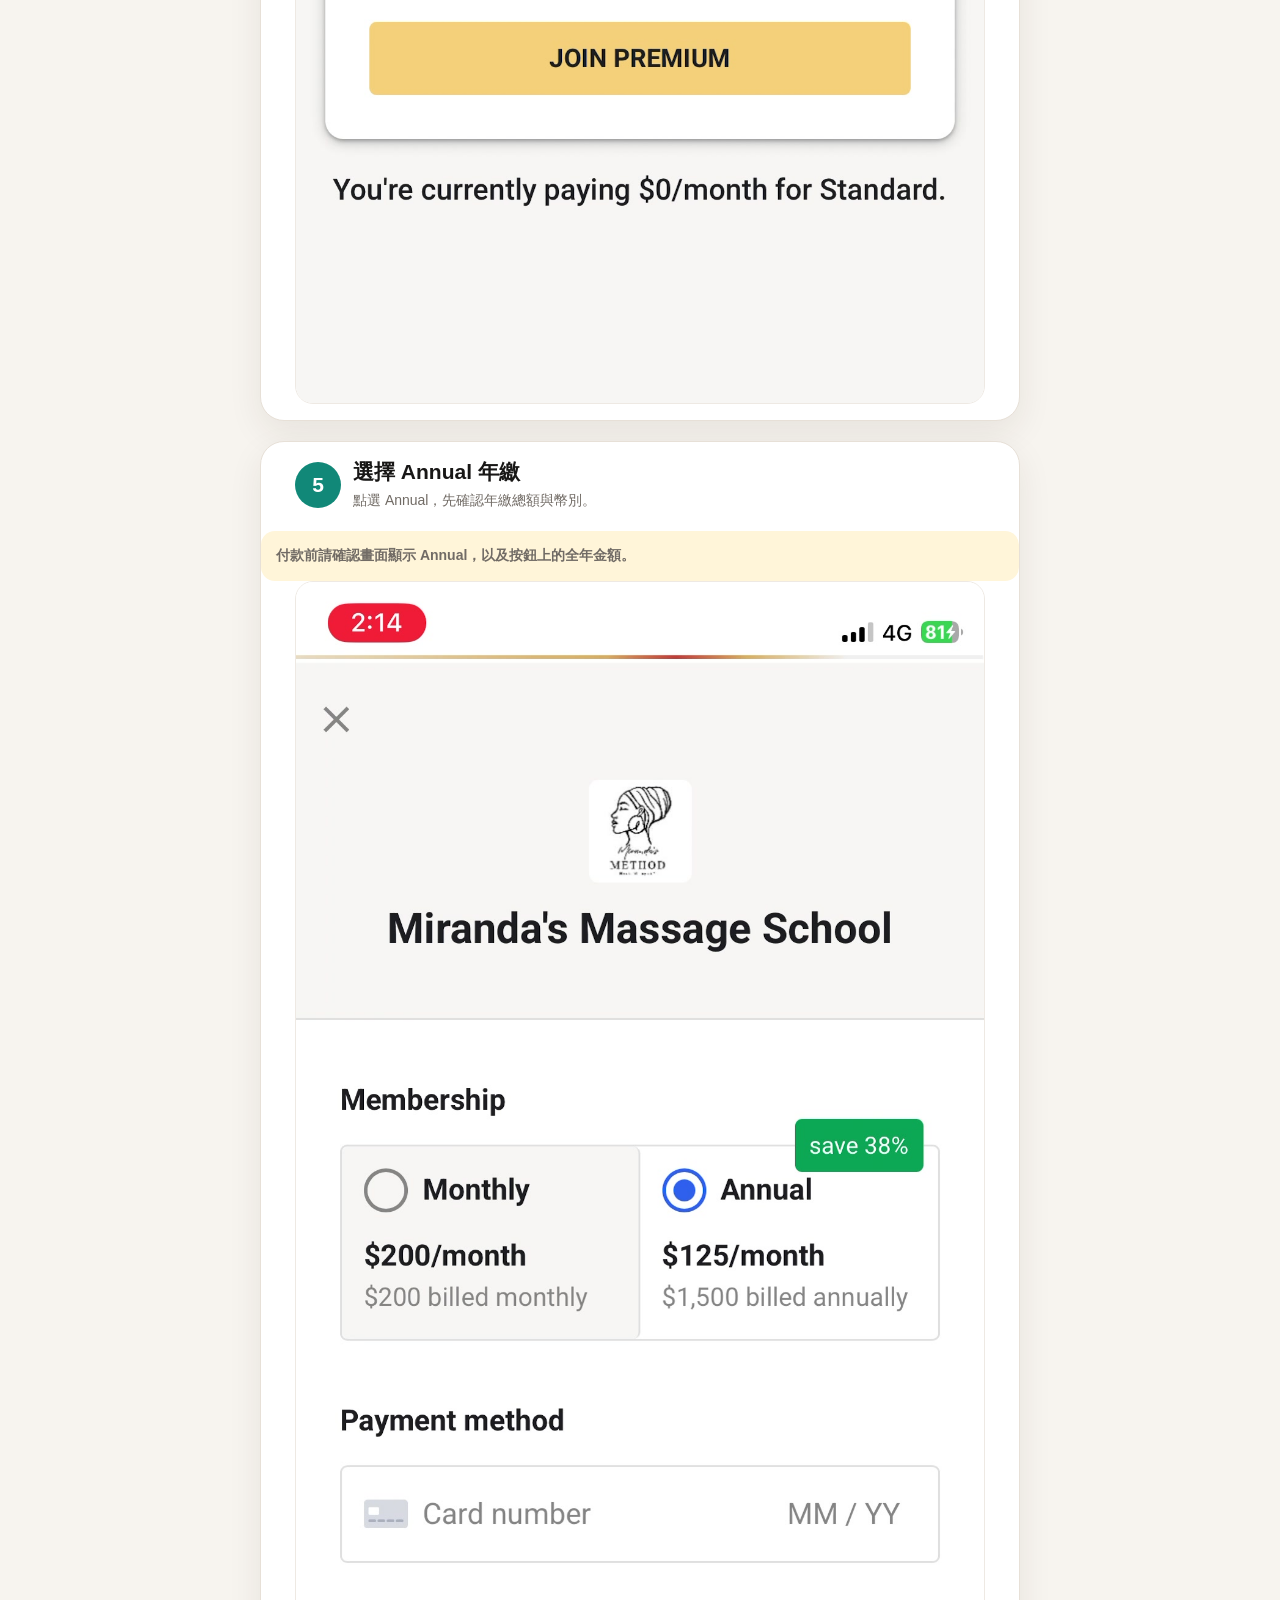
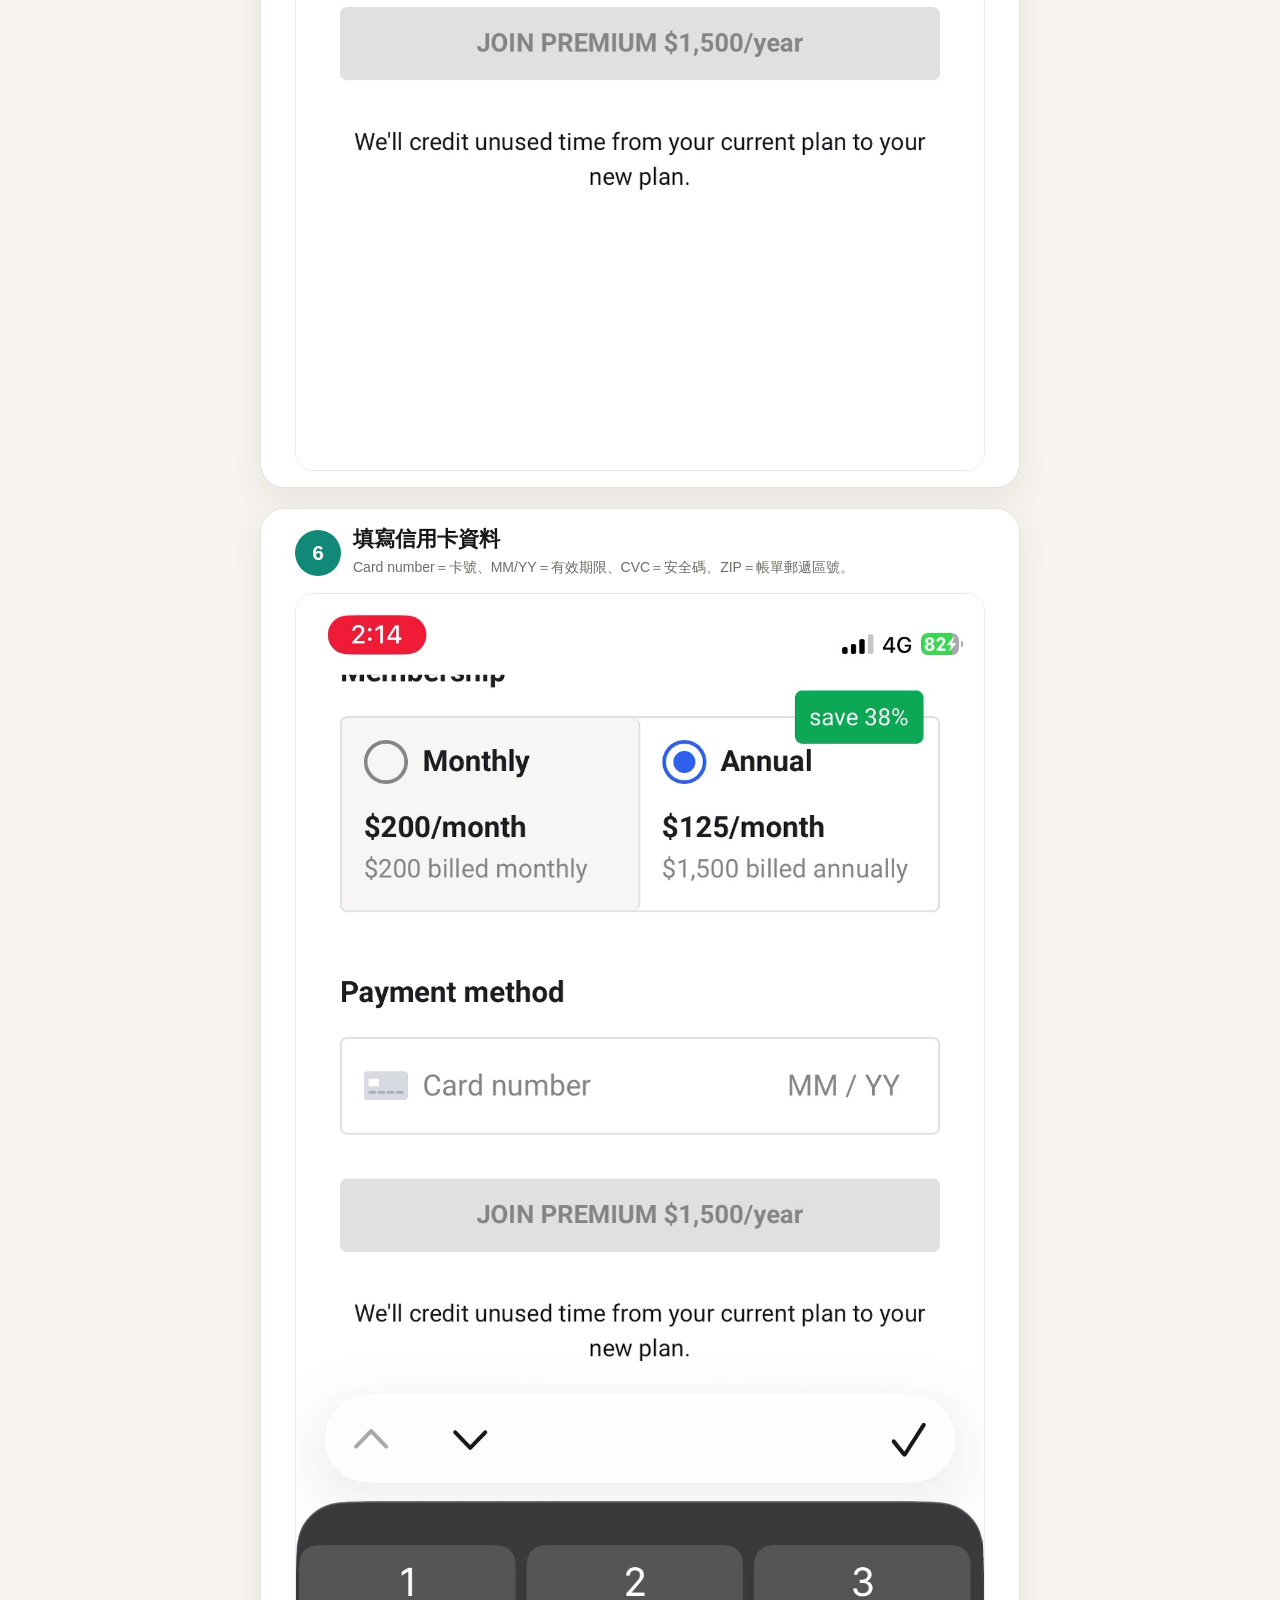
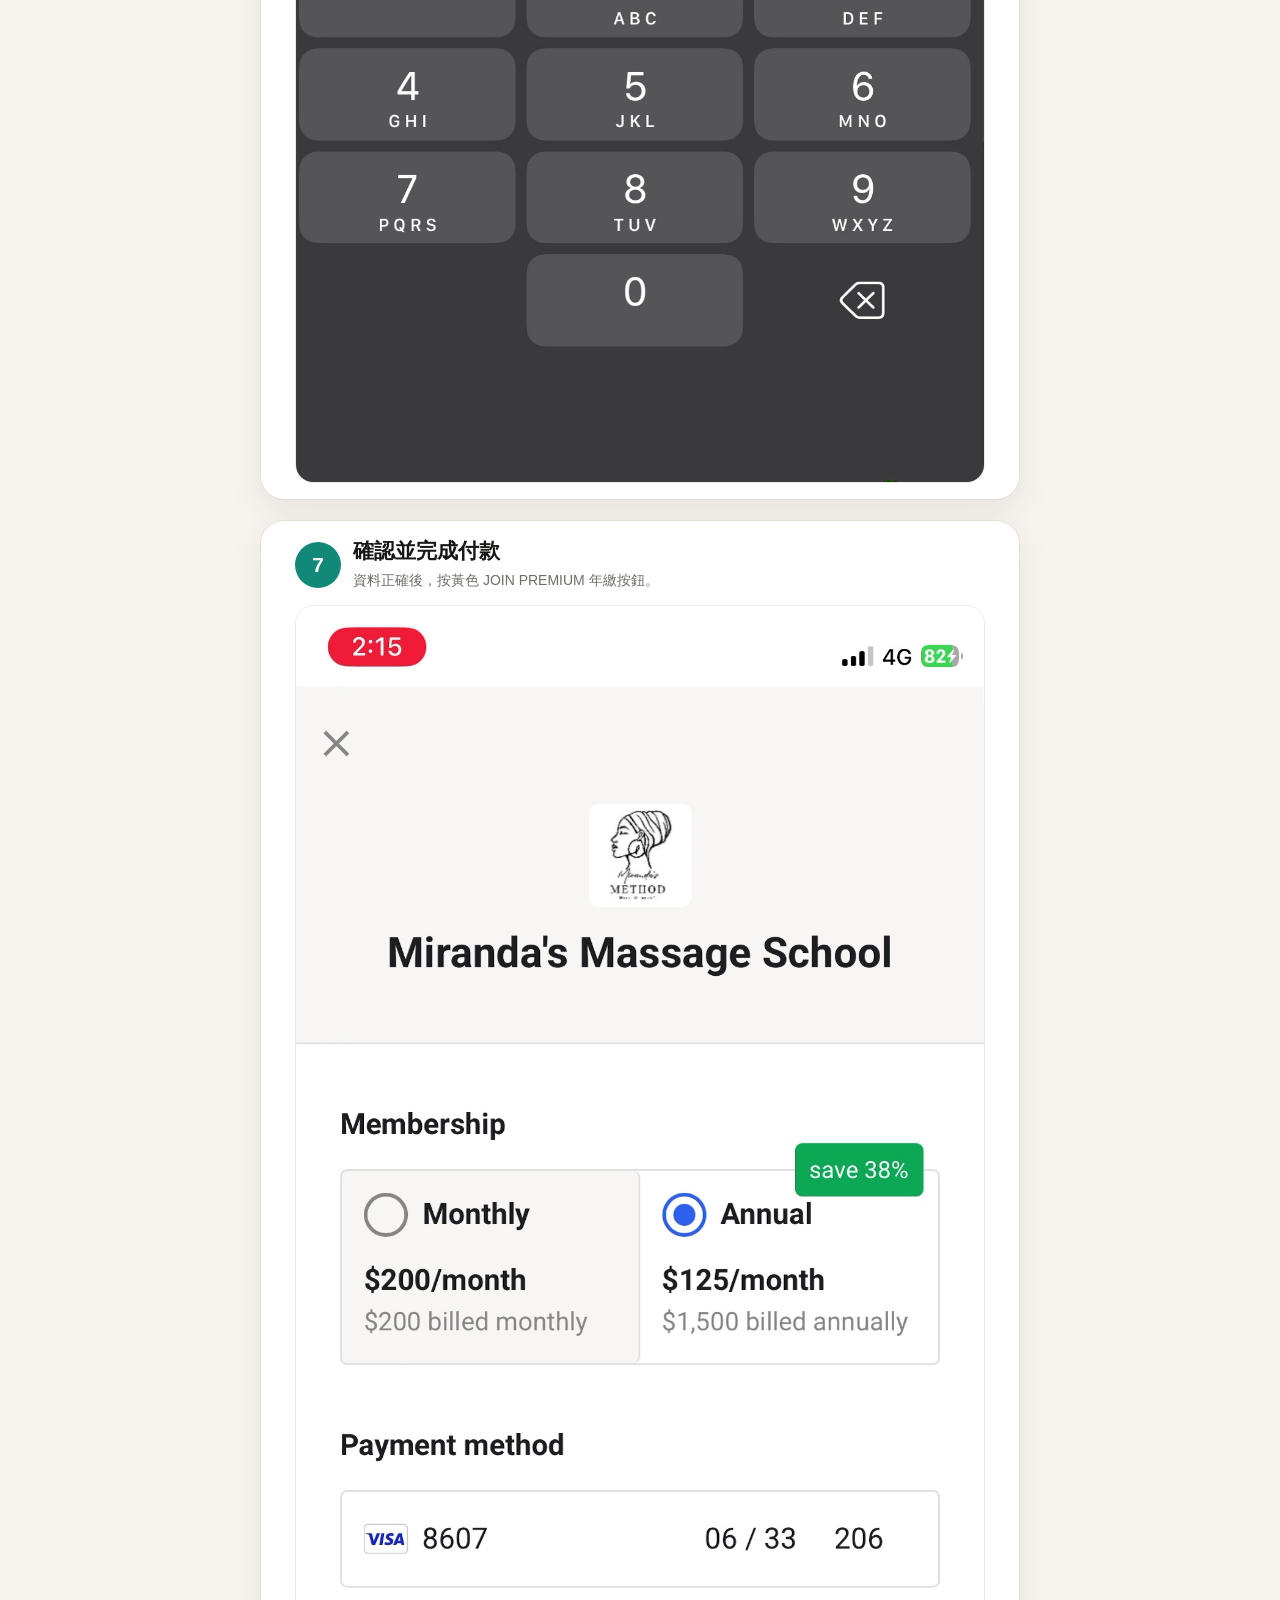
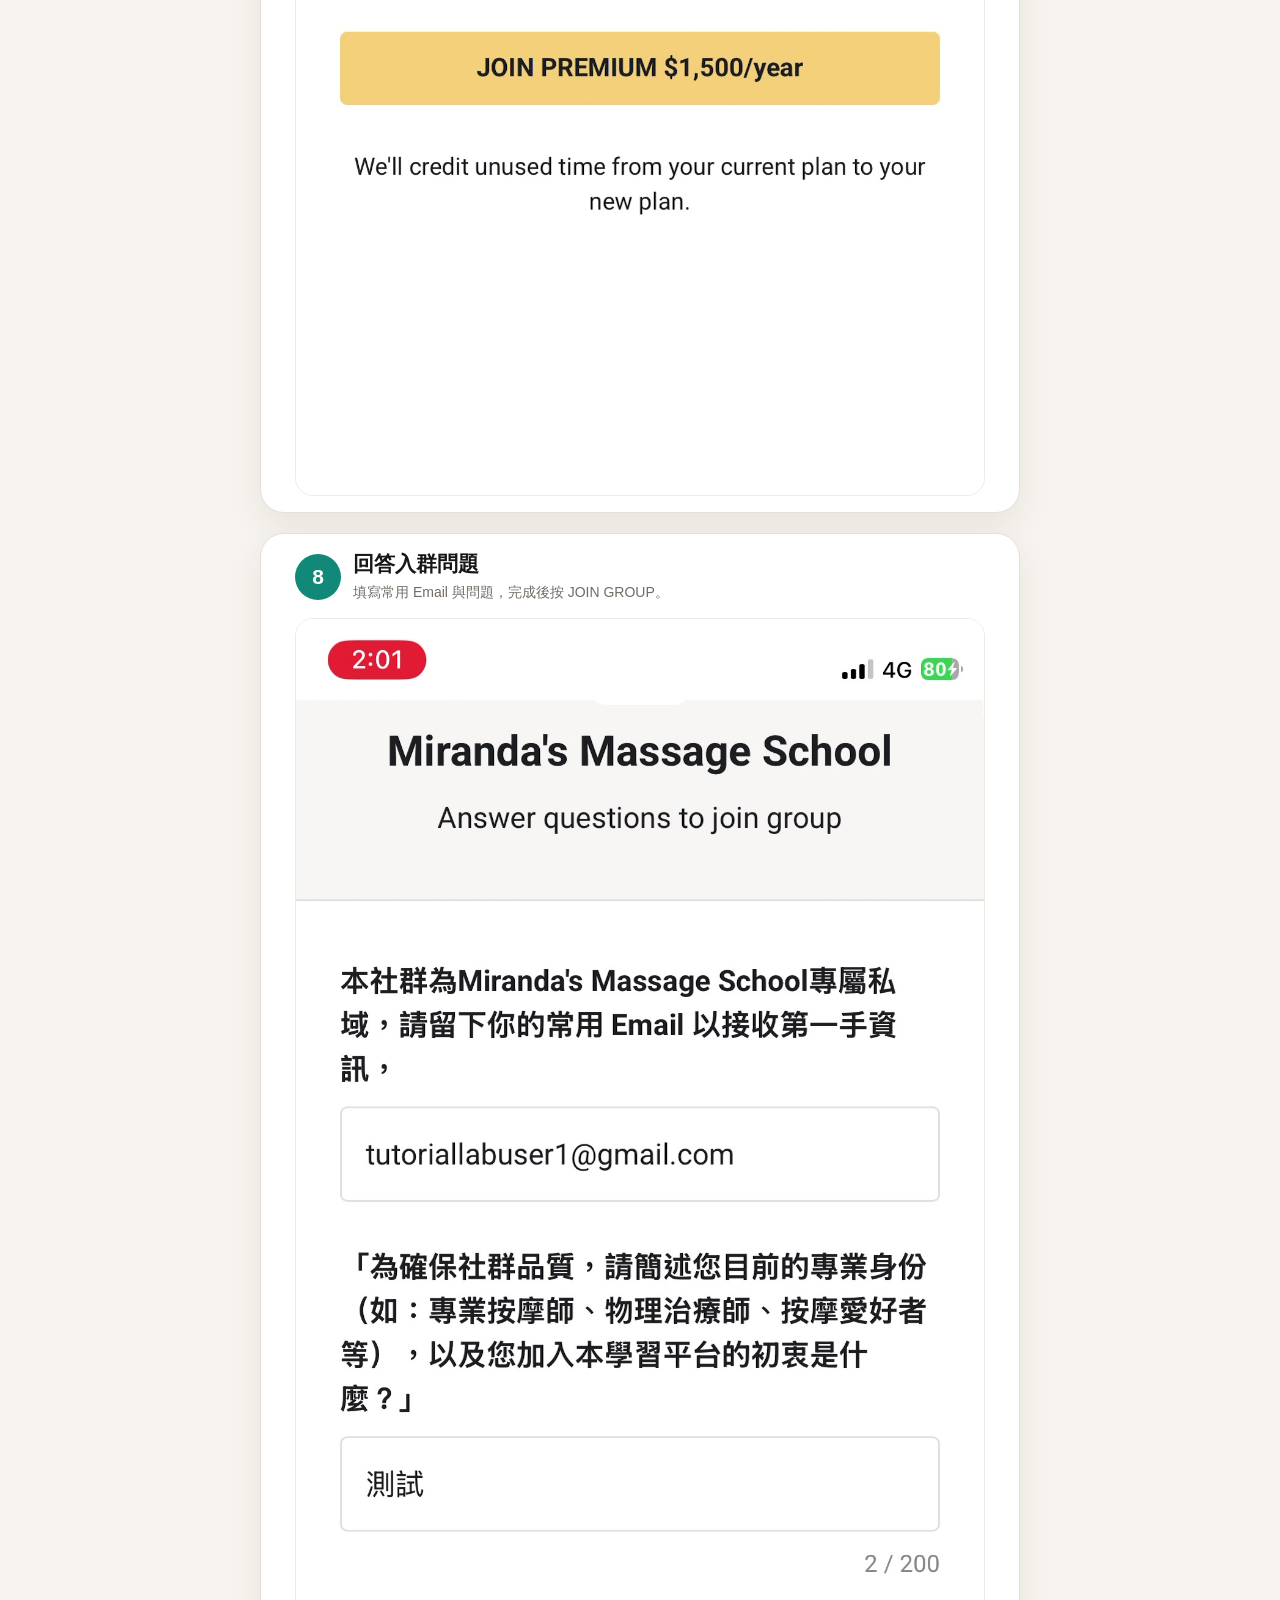
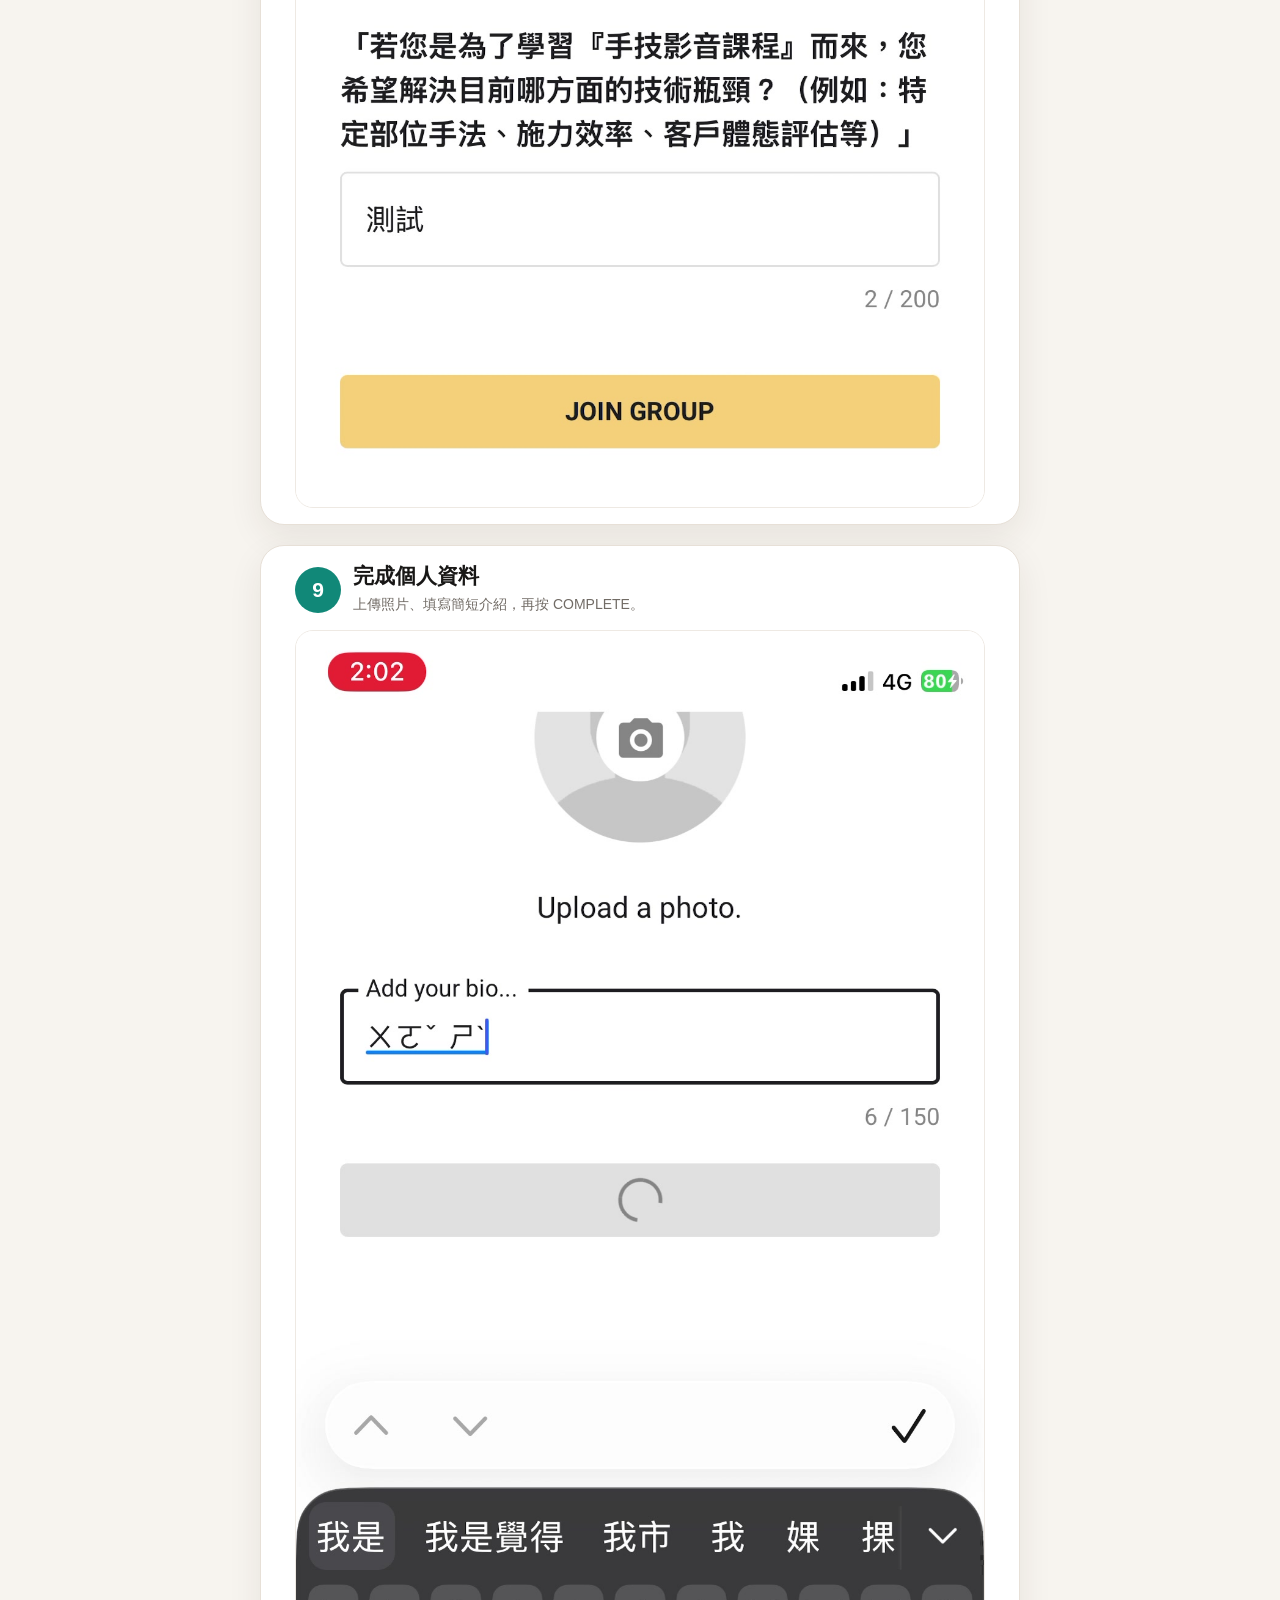
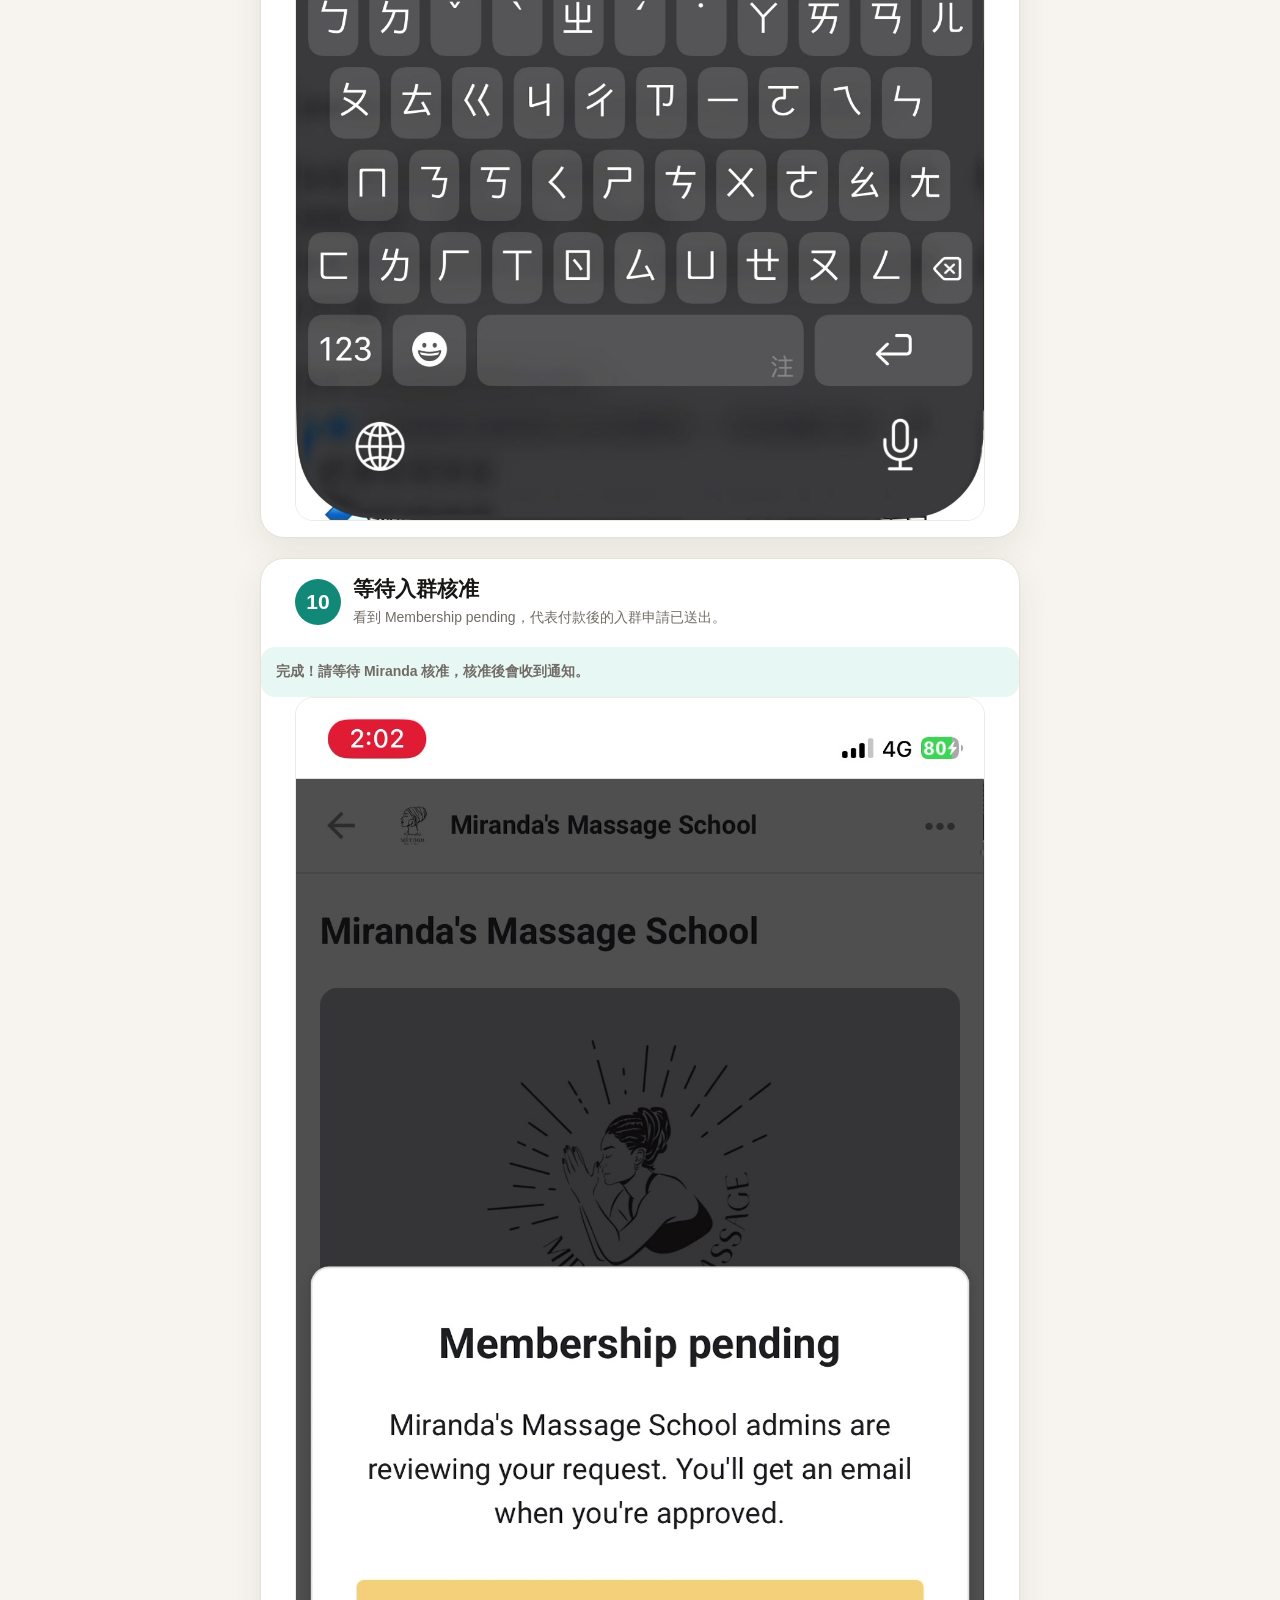
==== commit 005fb70c: "Fix distorted external link buttons" ====
--- a/annual.html
+++ b/annual.html
@@ -5,7 +5,7 @@
   <meta name="viewport" content="width=device-width, initial-scale=1, viewport-fit=cover">
   <meta name="theme-color" content="#f7f4ef">
   <title>Skool Premium 年費入群步驟</title>
-  <link rel="stylesheet" href="styles.css">
+  <link rel="stylesheet" href="styles.css?v=20260805-2">
 </head>
 <body>
   <div class="shell annual">
@@ -16,7 +16,7 @@
     </header>
     <nav class="tabs" aria-label="切換教學版本"><a href="basic.html">基本入群</a><a class="active" href="annual.html">年費入群</a><a href="installment.html">和潤分期</a></nav>
     <main class="steps">
-      <section class="step"><div class="step-head"><span class="num">1</span><div><h2>前往 Skool 社群</h2><p>先開啟 Miranda 的 Skool 社群介紹頁。</p></div></div><div class="quick-actions"><a class="quick-action" href="https://www.skool.com/mirandas-massage-school-5068/about" target="_blank" rel="noopener"><span class="action-num">1</span><span><strong>點擊此按鈕開啟 Skool 入群頁面</strong><small>開啟後再按黃色 JOIN GROUP</small></span><span class="action-arrow">›</span></a></div><div class="screen-wrap"><img class="screen" src="annual-01-join-group.jpg" alt="社群頁面的 JOIN GROUP 按鈕"></div></section>
+      <section class="step"><div class="step-head"><span class="num">1</span><div><h2>前往 Skool 社群</h2><p>先開啟 Miranda 的 Skool 社群介紹頁。</p></div></div><div class="quick-actions"><a class="quick-action has-action-num" href="https://www.skool.com/mirandas-massage-school-5068/about" target="_blank" rel="noopener"><span class="action-num">1</span><span><strong>點擊此按鈕開啟 Skool 入群頁面</strong><small>開啟後再按黃色 JOIN GROUP</small></span><span class="action-arrow">›</span></a></div><div class="screen-wrap"><img class="screen" src="annual-01-join-group.jpg" alt="社群頁面的 JOIN GROUP 按鈕"></div></section>
       <section class="step"><div class="step-head"><span class="num">2</span><div><h2>建立帳號或登入</h2><p>新用戶填寫資料；已有帳號請點 Log in 登入。</p></div></div><p class="note">名字請使用英文填寫：First name 與 Last name 都要用英文。</p><div class="screen-wrap"><img class="screen" loading="lazy" src="annual-02-create-account.jpg" alt="建立 Skool 帳號畫面"></div></section>
       <section class="step"><div class="step-head"><span class="num">3</span><div><h2>輸入 Email 驗證碼</h2><p>新帳號到信箱收驗證碼，輸入後按 NEXT。</p></div></div><div class="screen-wrap"><img class="screen" loading="lazy" src="annual-03-email-code.jpg" alt="輸入 Email 驗證碼畫面"></div></section>
       <section class="step"><div class="step-head"><span class="num">4</span><div><h2>切換到 Premium</h2><p>選擇 Premium，再按 JOIN PREMIUM。</p></div></div><div class="screen-wrap"><img class="screen" loading="lazy" src="annual-04-select-premium.jpg" alt="選擇 Premium 方案畫面"></div></section>
--- a/styles.css
+++ b/styles.css
@@ -62,13 +62,14 @@
 .note { margin: 0 14px 16px; padding: 14px 15px; border-radius: 14px; background: #fff5d9; color: #563d06; font-weight: 750; line-height: 1.55; }
 .success { background: #e7f7f3; color: #14584f; }
 .quick-actions { display: grid; gap: 10px; padding: 0 14px 16px; }
-.quick-action { display: grid; grid-template-columns: 40px 1fr auto; gap: 11px; align-items: center; padding: 14px; border-radius: 16px; background: #171717; color: #fff; text-decoration: none; box-shadow: 0 8px 22px rgba(20,20,20,.12); }
-.quick-action.no-action-num { grid-template-columns: 1fr auto; }
+.quick-action { display: grid; grid-template-columns: minmax(0,1fr) auto; gap: 11px; align-items: center; width: 100%; min-height: 76px; padding: 14px 16px; border-radius: 16px; background: #171717; color: #fff; text-decoration: none; box-shadow: 0 8px 22px rgba(20,20,20,.12); }
+.quick-action.has-action-num { grid-template-columns: 40px minmax(0,1fr) auto; }
 .quick-action.secondary { background: #d49114; color: #211604; }
 .quick-action .action-num { display: grid; width: 40px; height: 40px; place-items: center; border-radius: 50%; background: rgba(255,255,255,.16); font-weight: 900; }
-.quick-action strong { display: block; font-size: 16px; }
+.quick-action span { min-width: 0; }
+.quick-action strong { display: block; font-size: 16px; line-height: 1.45; overflow-wrap: break-word; }
 .quick-action small { display: block; margin-top: 3px; opacity: .78; line-height: 1.35; }
-.quick-action .action-arrow { font-size: 22px; }
+.quick-action .action-arrow { justify-self: end; font-size: 22px; }
 .back { display: inline-flex; margin: 0 12px 18px; padding: 11px 15px; border-radius: 999px; background: #fff; text-decoration: none; font-weight: 750; }
 footer { padding: 0 20px calc(30px + env(safe-area-inset-bottom)); color: var(--muted); text-align: center; font-size: 13px; }
 
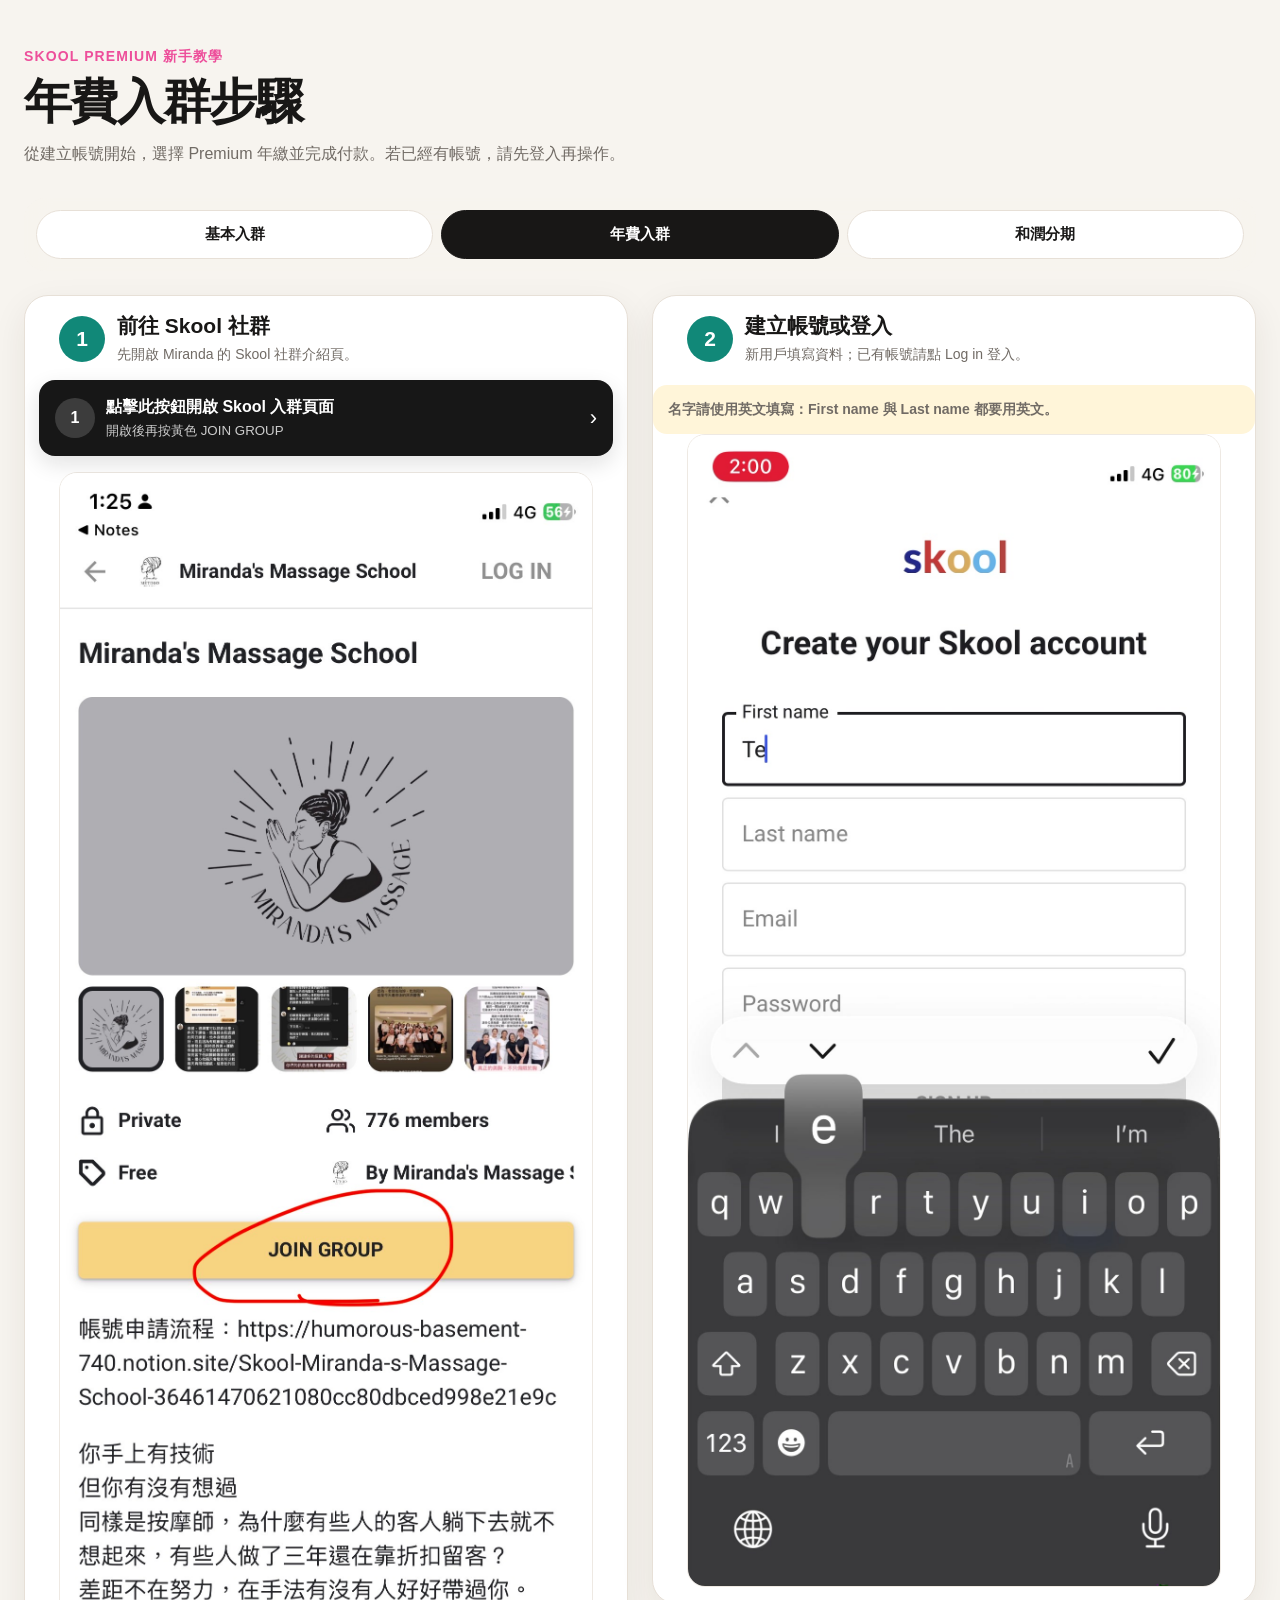
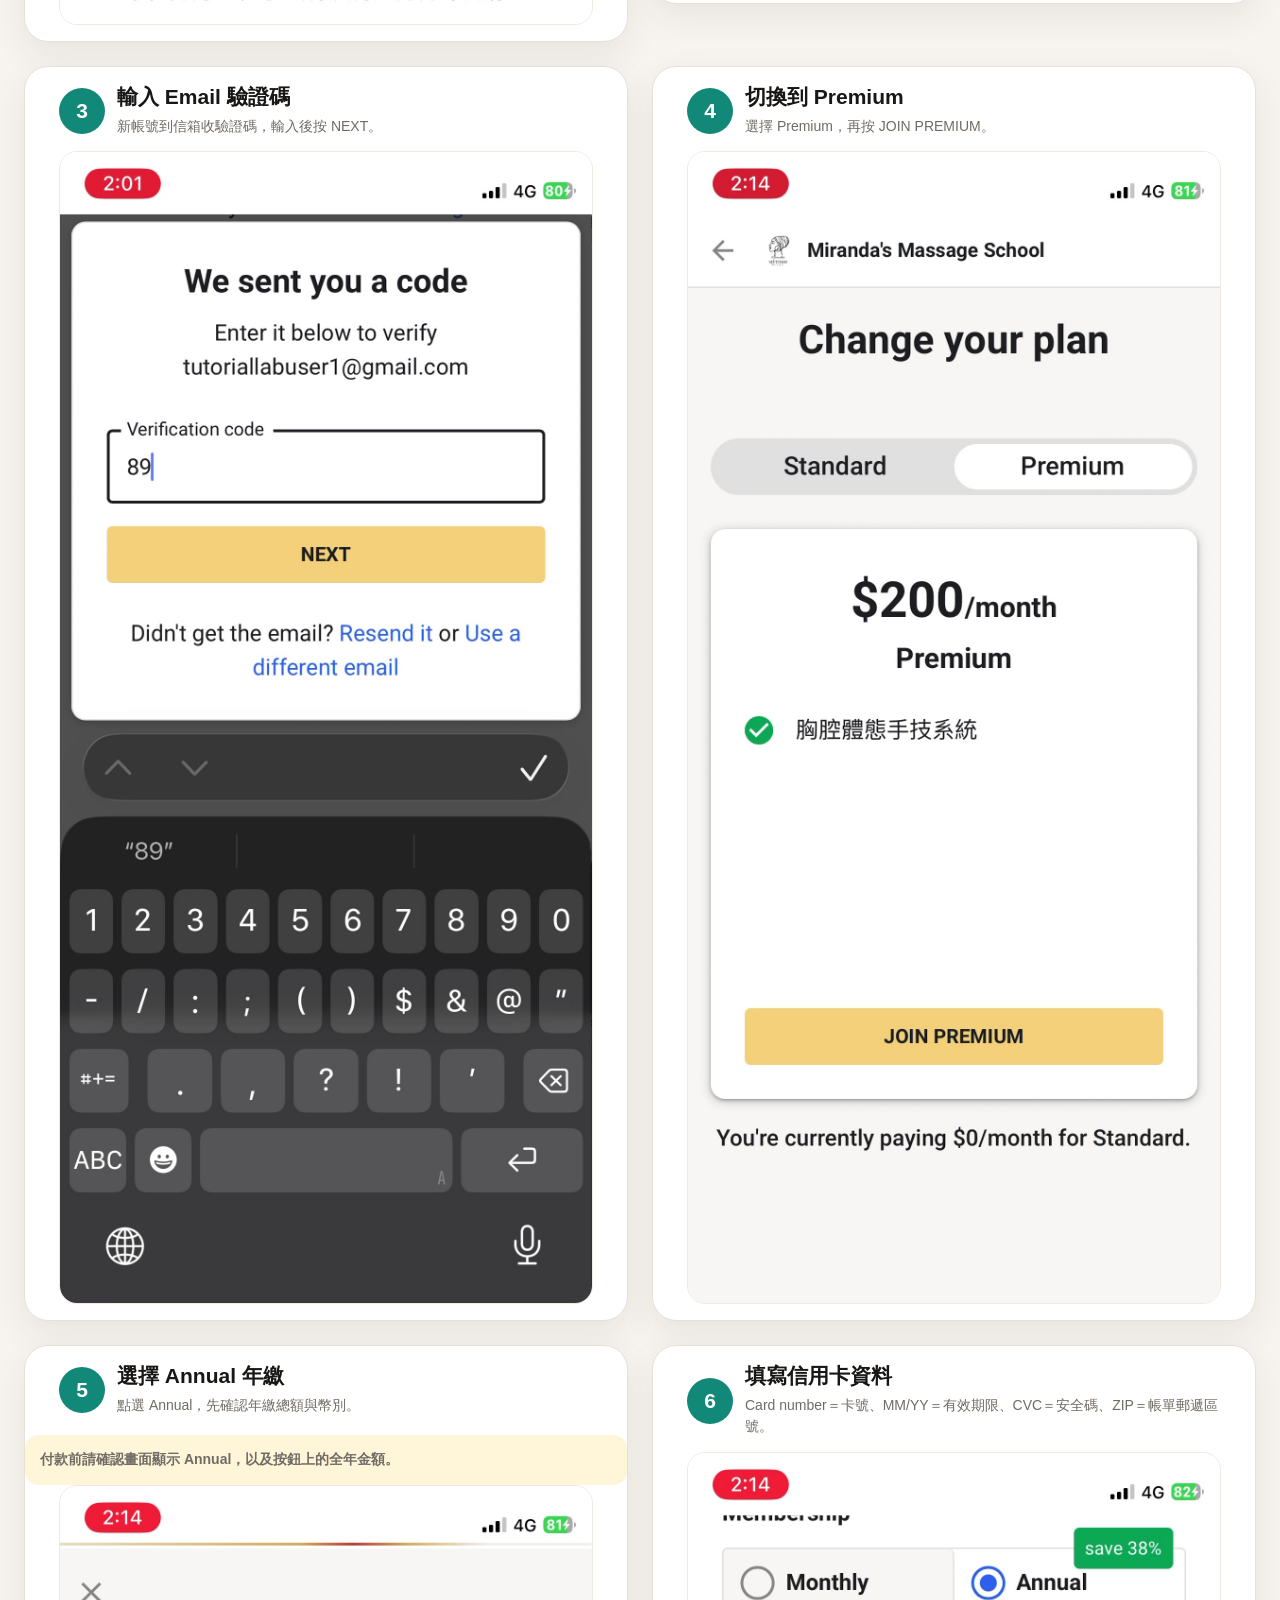
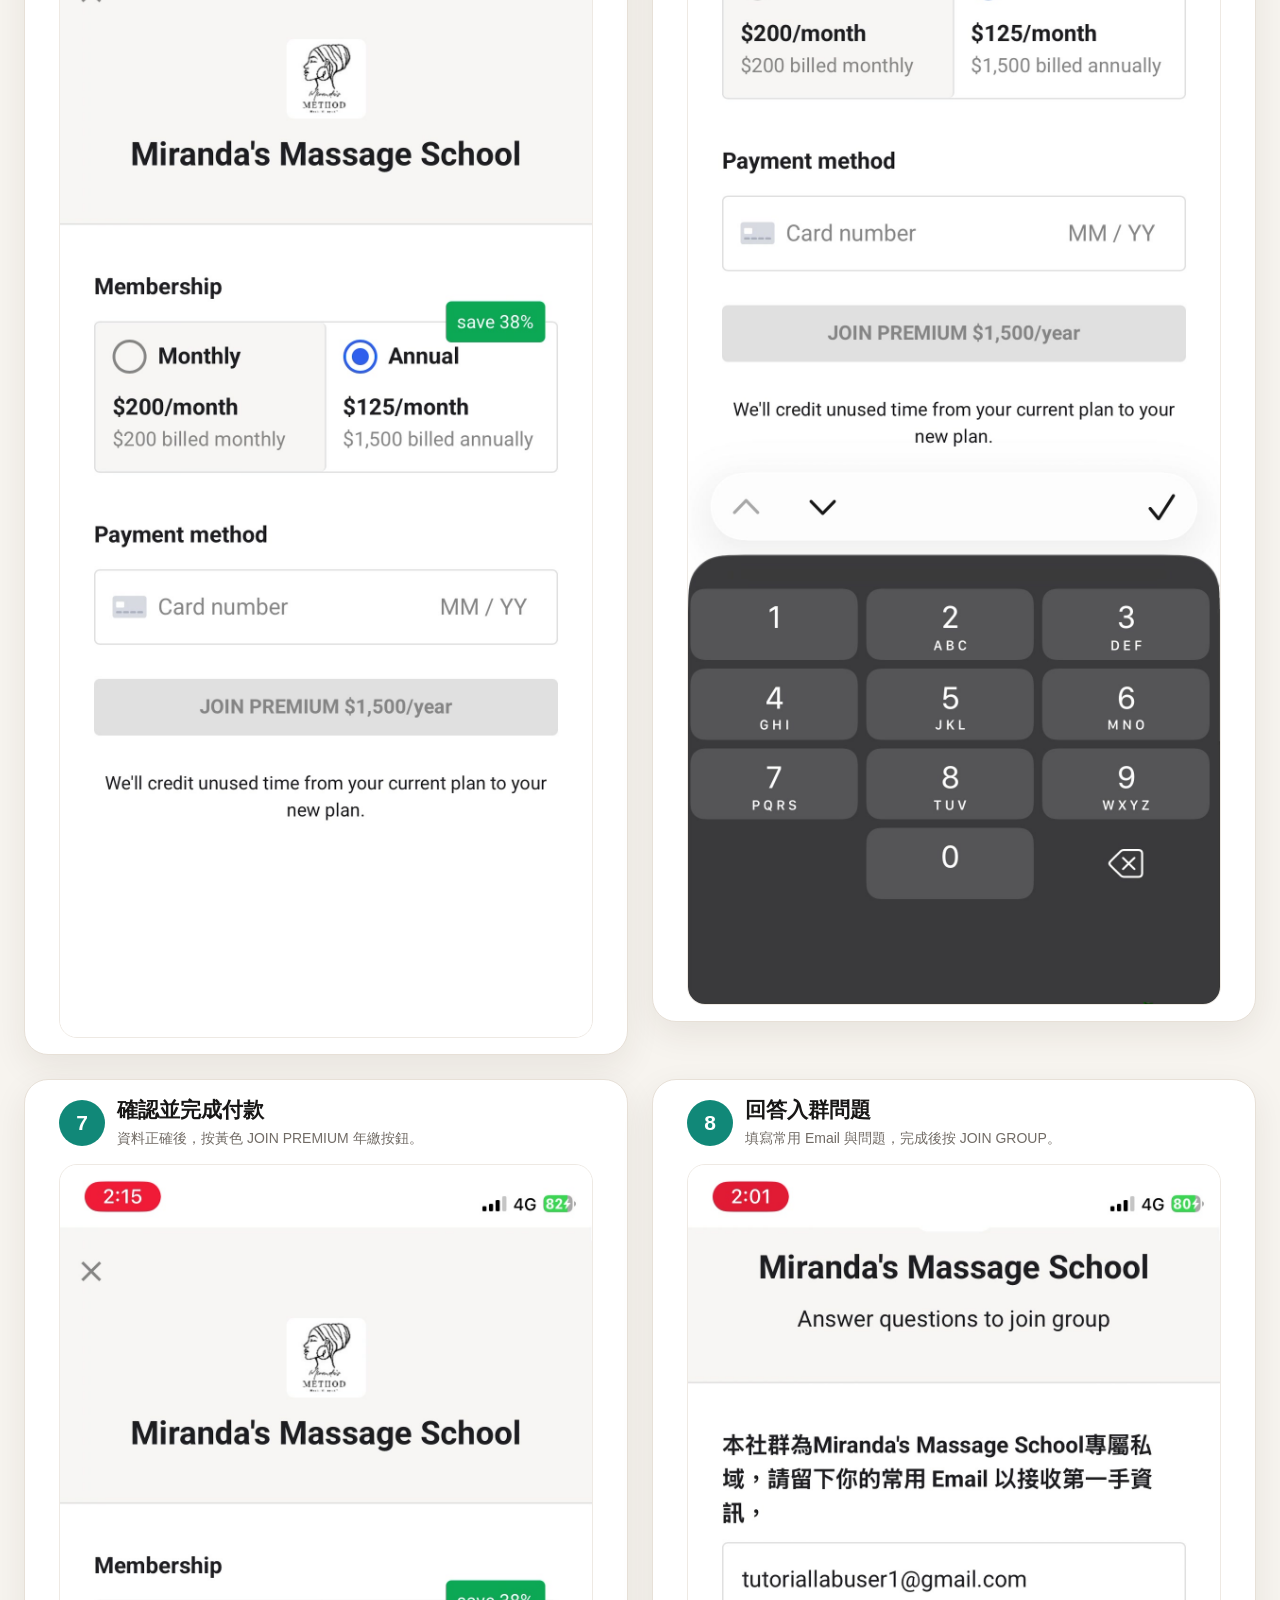
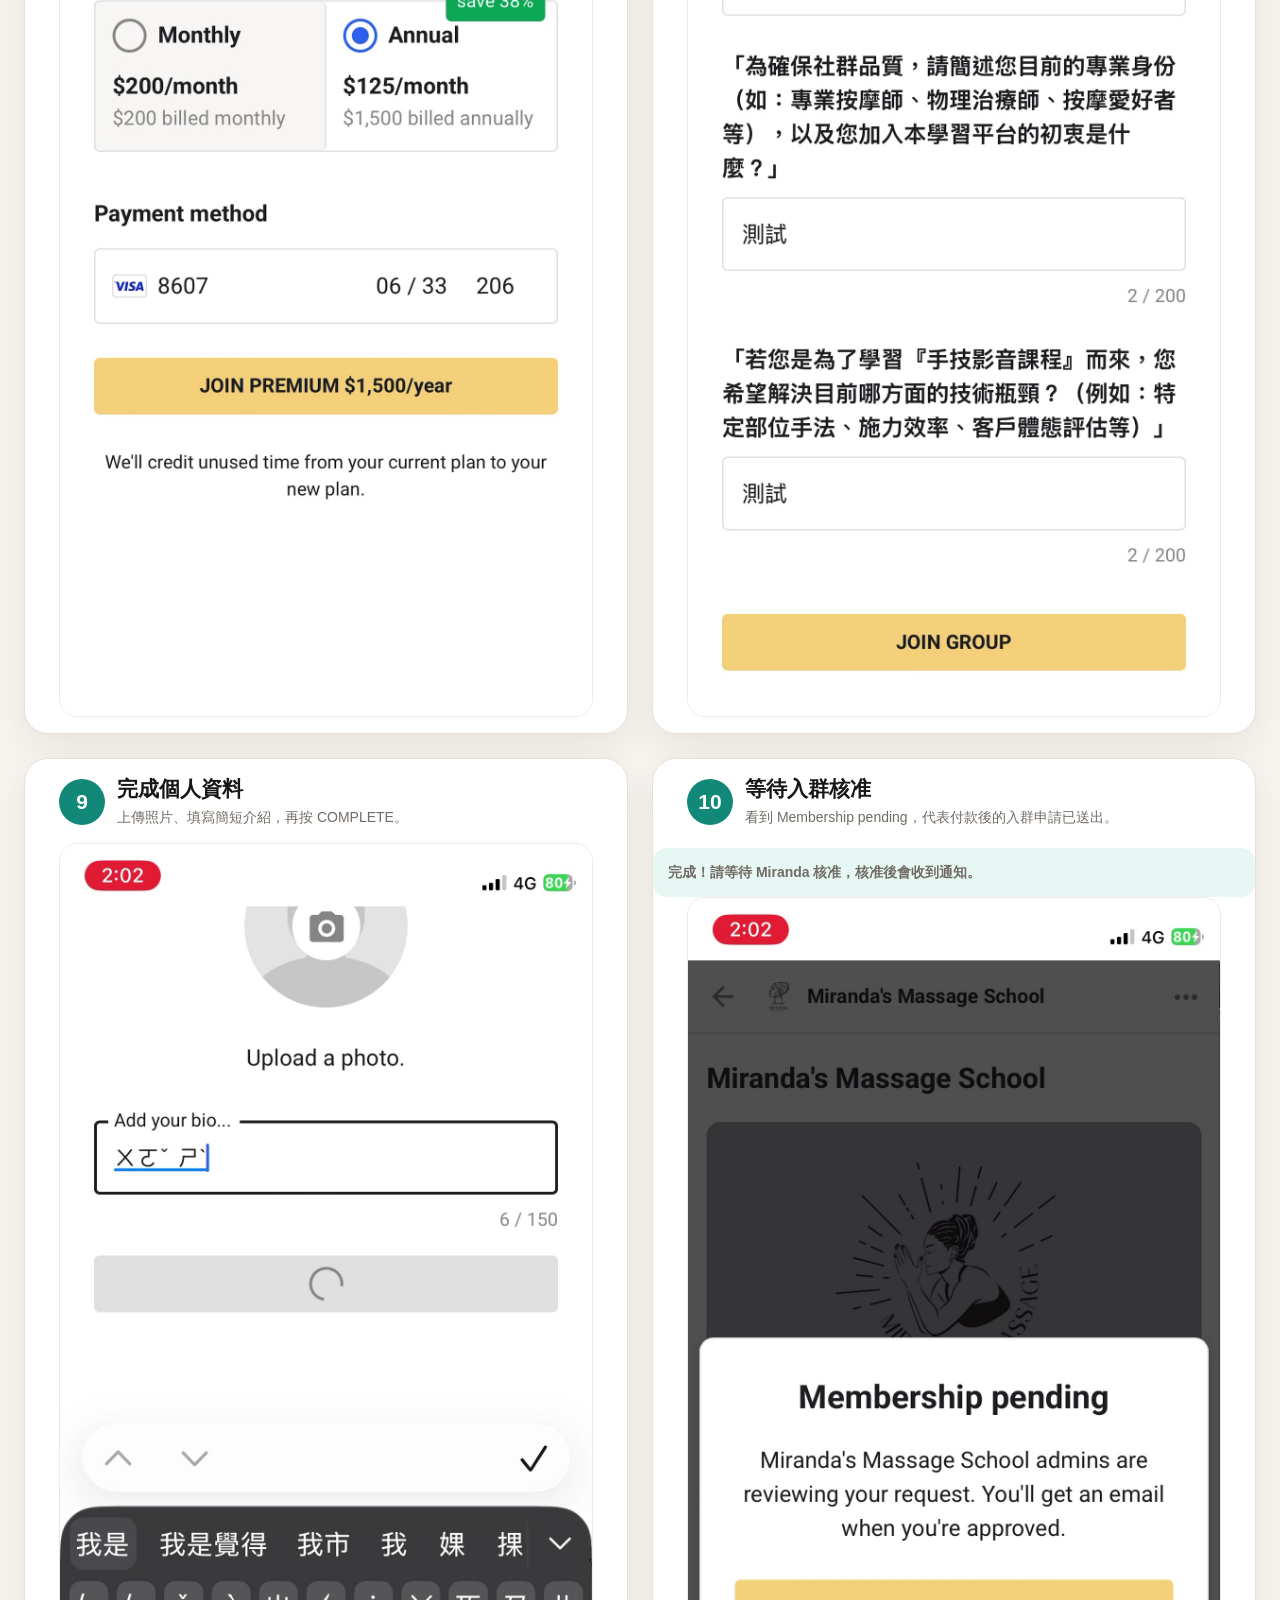
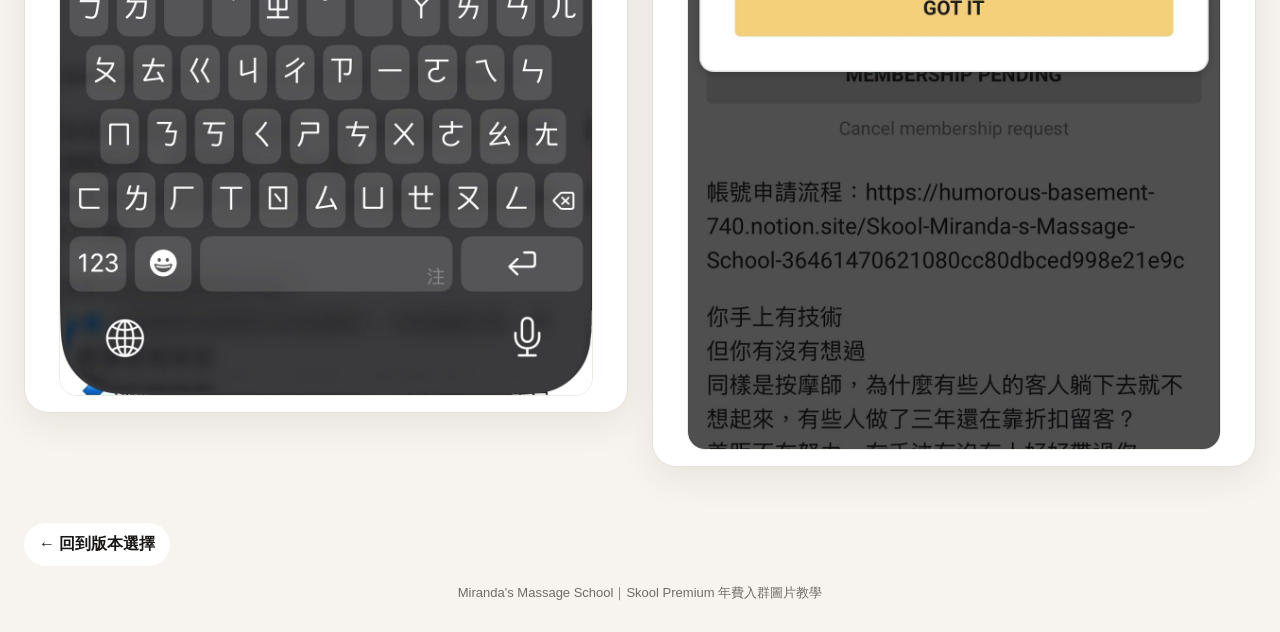
==== commit 266f3091: "Add responsive desktop and mobile layouts" ====
--- a/annual.html
+++ b/annual.html
@@ -5,7 +5,7 @@
   <meta name="viewport" content="width=device-width, initial-scale=1, viewport-fit=cover">
   <meta name="theme-color" content="#f7f4ef">
   <title>Skool Premium 年費入群步驟</title>
-  <link rel="stylesheet" href="styles.css?v=20260805-2">
+  <link rel="stylesheet" href="styles.css?v=20260805-3">
 </head>
 <body>
   <div class="shell annual">
--- a/styles.css
+++ b/styles.css
@@ -14,13 +14,14 @@
 html { scroll-behavior: smooth; }
 body {
   margin: 0;
+  overflow-x: hidden;
   background: var(--bg);
   color: var(--ink);
   font-family: -apple-system, BlinkMacSystemFont, "PingFang TC", "Noto Sans TC", sans-serif;
 }
 
 a { color: inherit; }
-.shell { width: min(100%, 760px); margin: 0 auto; }
+.shell { width: min(100%, 1280px); margin: 0 auto; }
 .hero { padding: calc(30px + env(safe-area-inset-top)) 20px 22px; }
 .eyebrow { margin: 0 0 8px; color: var(--pink); font-size: 14px; font-weight: 800; letter-spacing: .08em; }
 h1 { margin: 0; font-size: clamp(30px, 8vw, 48px); line-height: 1.15; letter-spacing: -.035em; }
@@ -73,8 +74,8 @@
 .back { display: inline-flex; margin: 0 12px 18px; padding: 11px 15px; border-radius: 999px; background: #fff; text-decoration: none; font-weight: 750; }
 footer { padding: 0 20px calc(30px + env(safe-area-inset-bottom)); color: var(--muted); text-align: center; font-size: 13px; }
 
-.chooser { min-height: 100vh; display: grid; place-content: center; padding: 28px 18px; }
-.chooser-card { width: min(100%, 700px); overflow: hidden; border: 1px solid var(--line); border-radius: 30px; background: #fff; box-shadow: 0 18px 50px rgba(48,38,28,.09); }
+.chooser { min-height: 100vh; display: grid; place-items: center; padding: 28px 18px; }
+.chooser-card { width: min(100%, 700px); margin: 0 auto; overflow: hidden; border: 1px solid var(--line); border-radius: 30px; background: #fff; box-shadow: 0 18px 50px rgba(48,38,28,.09); }
 .chooser-copy { padding: 26px 20px 28px; }
 .brand-visual { position: relative; aspect-ratio: 4 / 3; overflow: hidden; background: #fff; border-bottom: 1px solid var(--line); }
 .brand-visual img { display: block; width: 100%; height: 100%; object-fit: cover; object-position: center 48%; }
@@ -89,10 +90,55 @@
 .arrow { font-size: 22px; }
 
 @media (min-width: 720px) {
-  .steps { padding-left: 0; padding-right: 0; }
+  .hero { padding-left: 24px; padding-right: 24px; }
+  .tabs { margin: 0 12px; border-radius: 22px; }
+  .steps { padding-left: 24px; padding-right: 24px; }
   .screen-wrap { padding-left: 34px; padding-right: 34px; }
   .step-head { padding-left: 34px; padding-right: 34px; }
   .brand-visual { aspect-ratio: 16 / 8; }
 }
 
+@media (min-width: 900px) {
+  .chooser { padding: clamp(36px, 5vw, 72px); }
+  .chooser-card {
+    display: grid;
+    grid-template-columns: minmax(380px, .95fr) minmax(460px, 1.05fr);
+    width: min(100%, 1180px);
+    min-height: min(720px, calc(100vh - 112px));
+  }
+  .brand-visual {
+    min-height: 100%;
+    aspect-ratio: auto;
+    border-right: 1px solid var(--line);
+    border-bottom: 0;
+  }
+  .brand-visual img { object-position: center; }
+  .chooser-copy {
+    display: flex;
+    flex-direction: column;
+    justify-content: center;
+    padding: 48px clamp(38px, 4vw, 64px);
+  }
+  .chooser h1 { font-size: clamp(42px, 4vw, 58px); }
+  .choices { margin-top: 34px; }
+
+  .hero { padding-top: 48px; padding-bottom: 30px; }
+  .tabs { margin: 0 24px; padding: 12px; }
+  .tabs a { padding: 14px 10px; font-size: 15px; }
+  .steps {
+    display: grid;
+    grid-template-columns: repeat(2, minmax(0, 1fr));
+    gap: 24px;
+    align-items: start;
+    padding-top: 24px;
+    padding-bottom: 56px;
+  }
+  .step { margin: 0; }
+  .back { margin-left: 24px; }
+}
+
+@media (min-width: 1350px) {
+  .chooser-card { width: min(100%, 1280px); }
+}
+
 @media (prefers-reduced-motion: reduce) { html { scroll-behavior: auto; } }
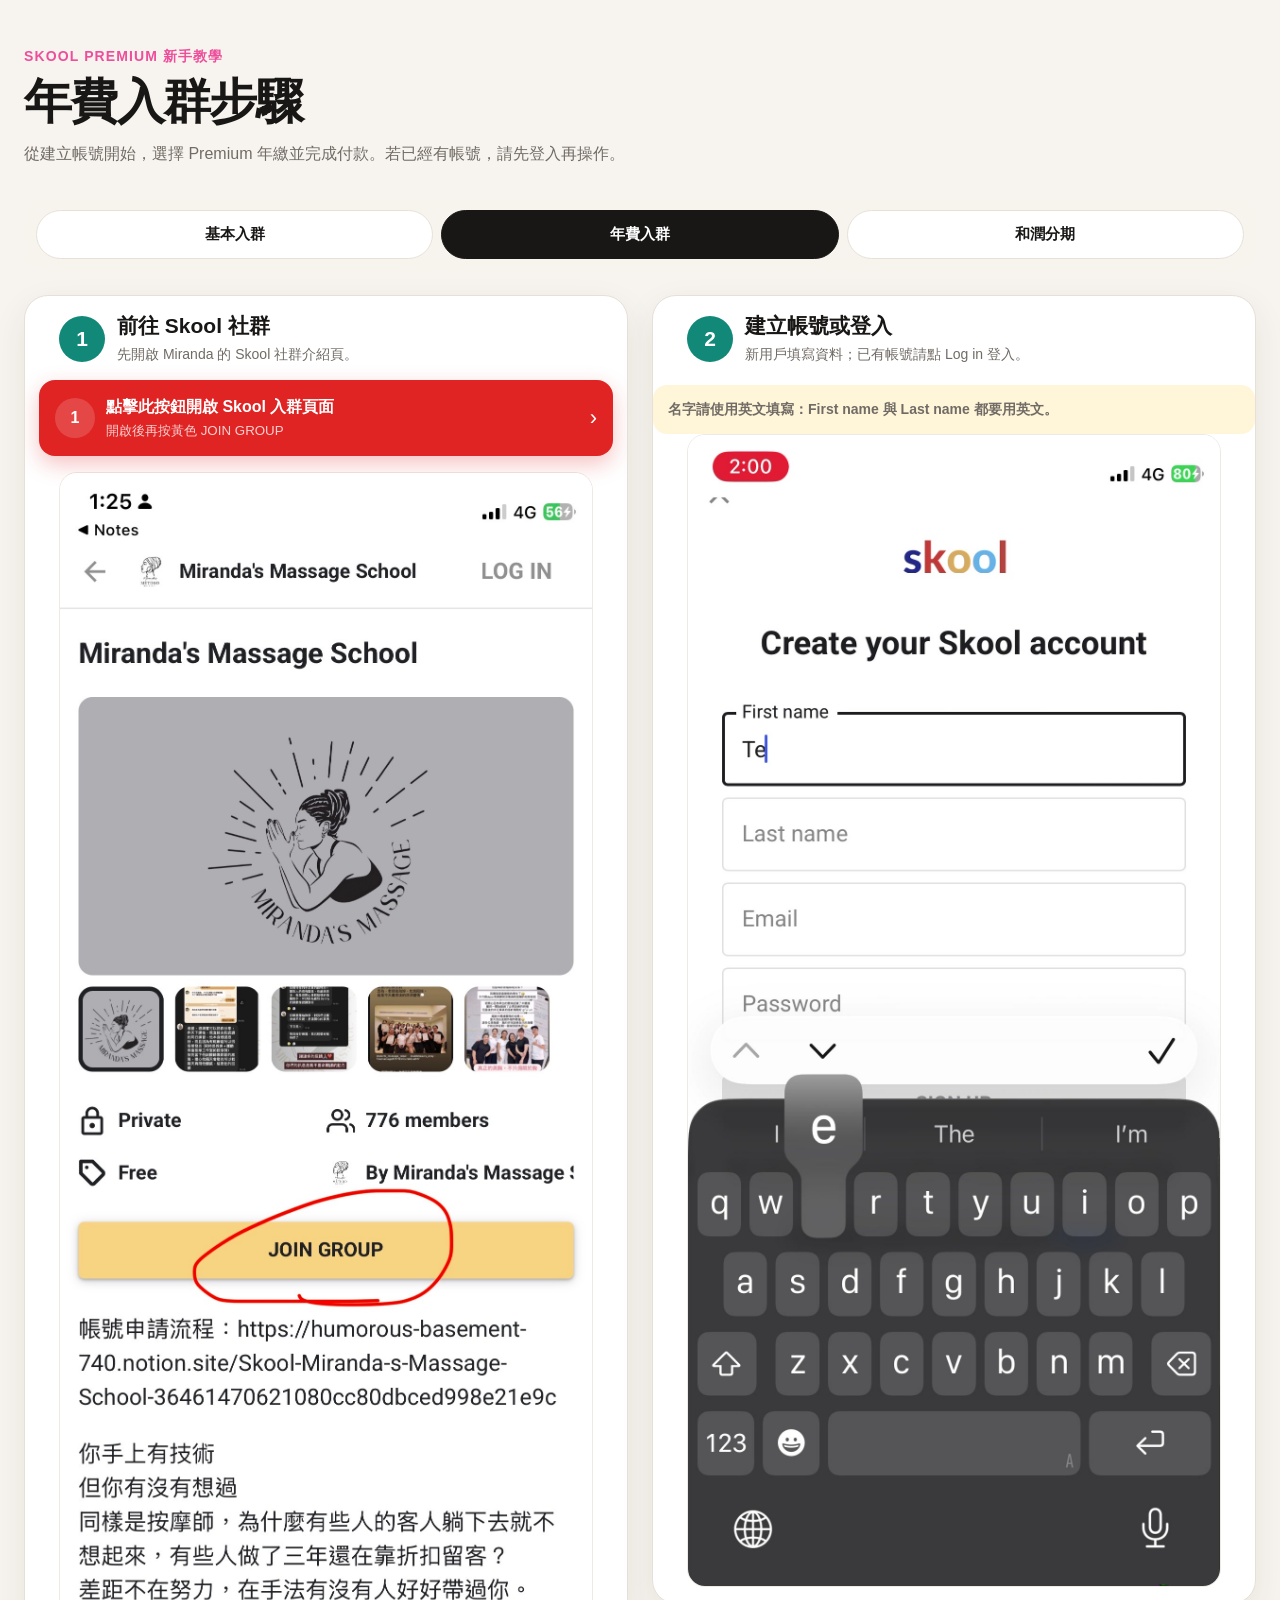
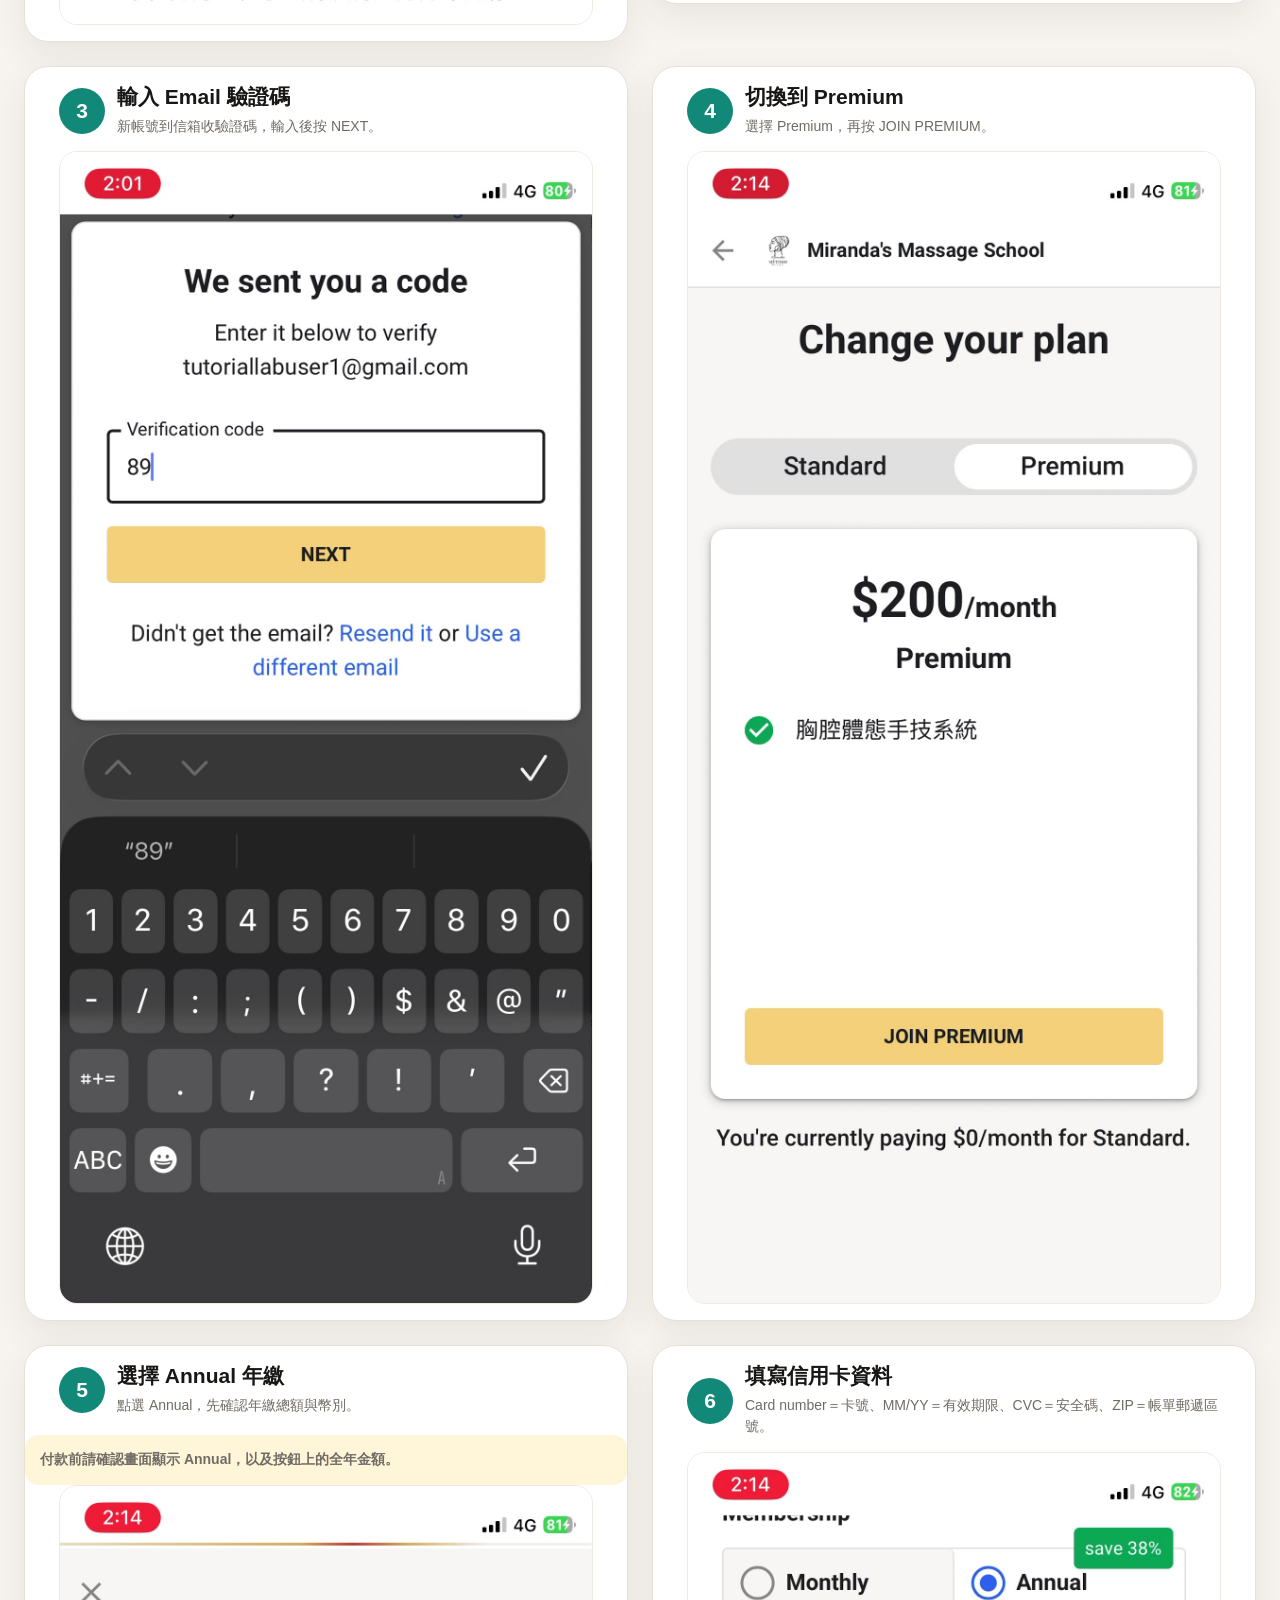
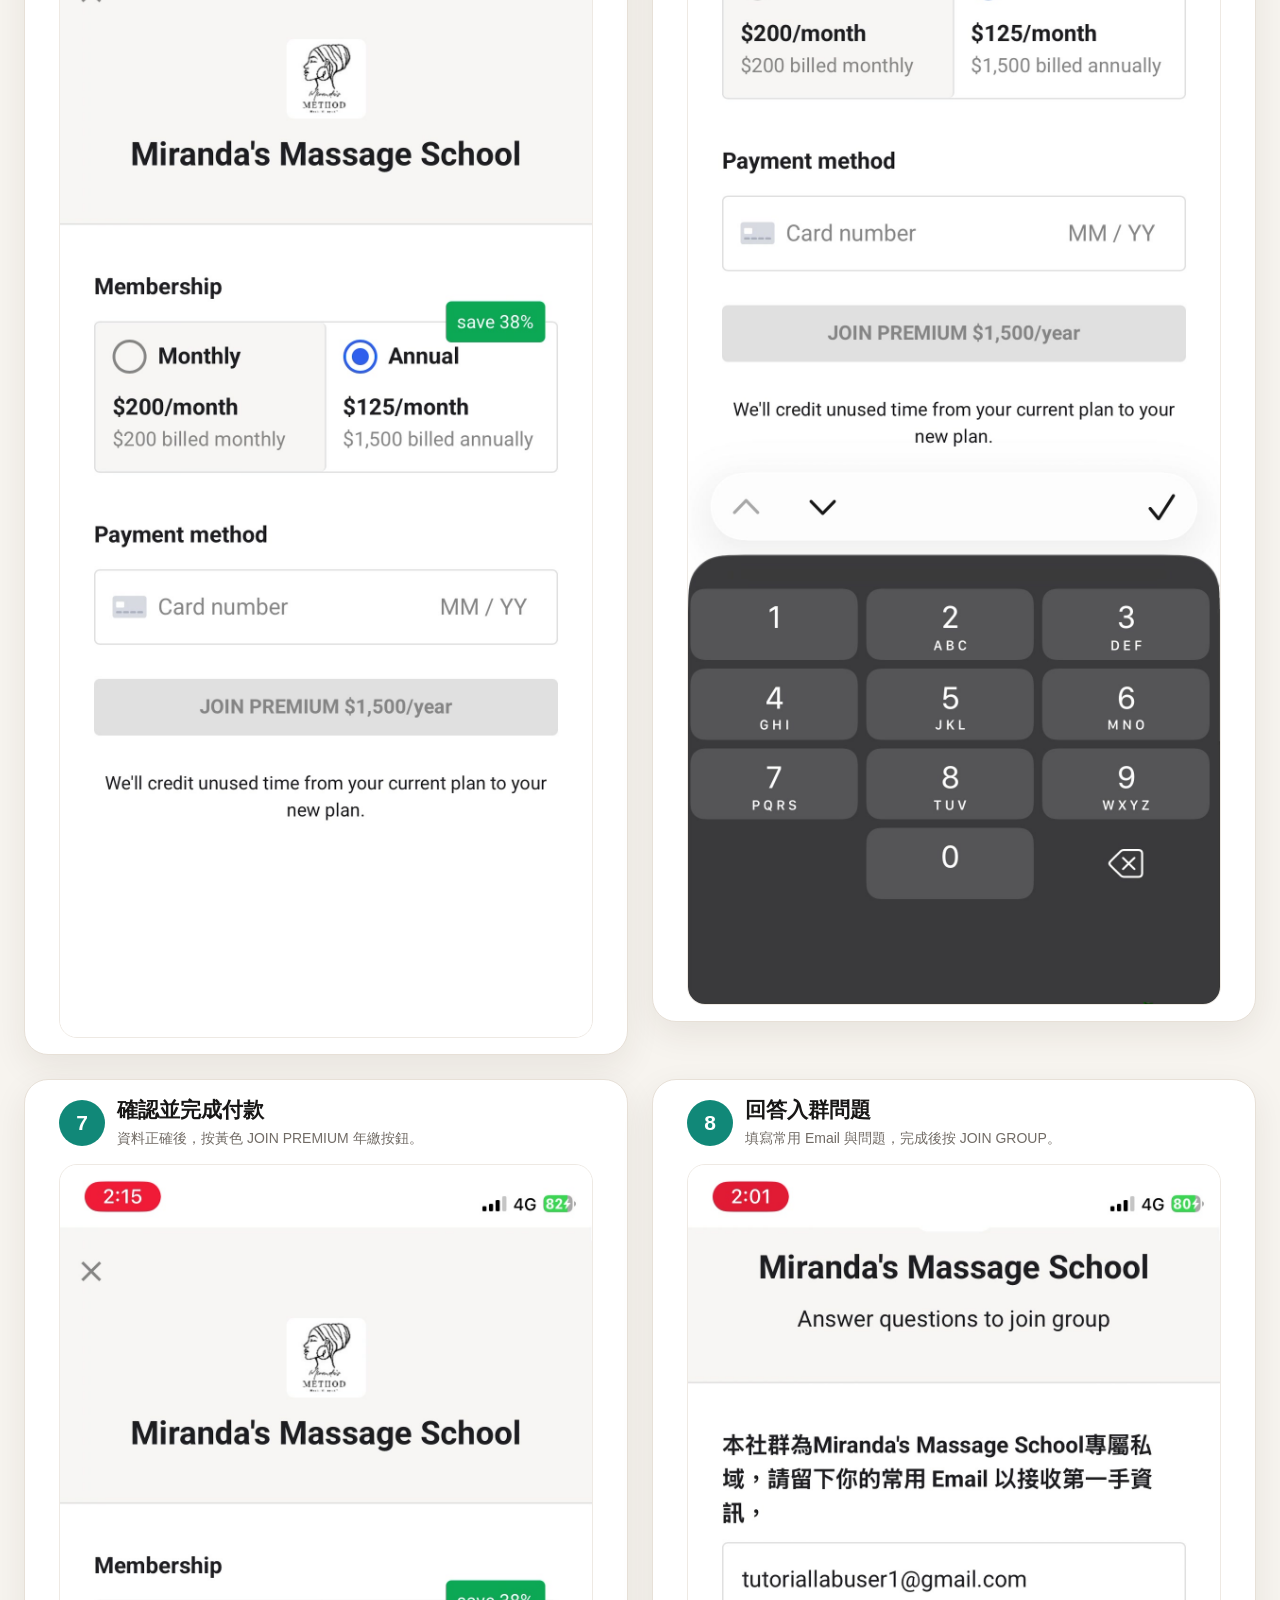
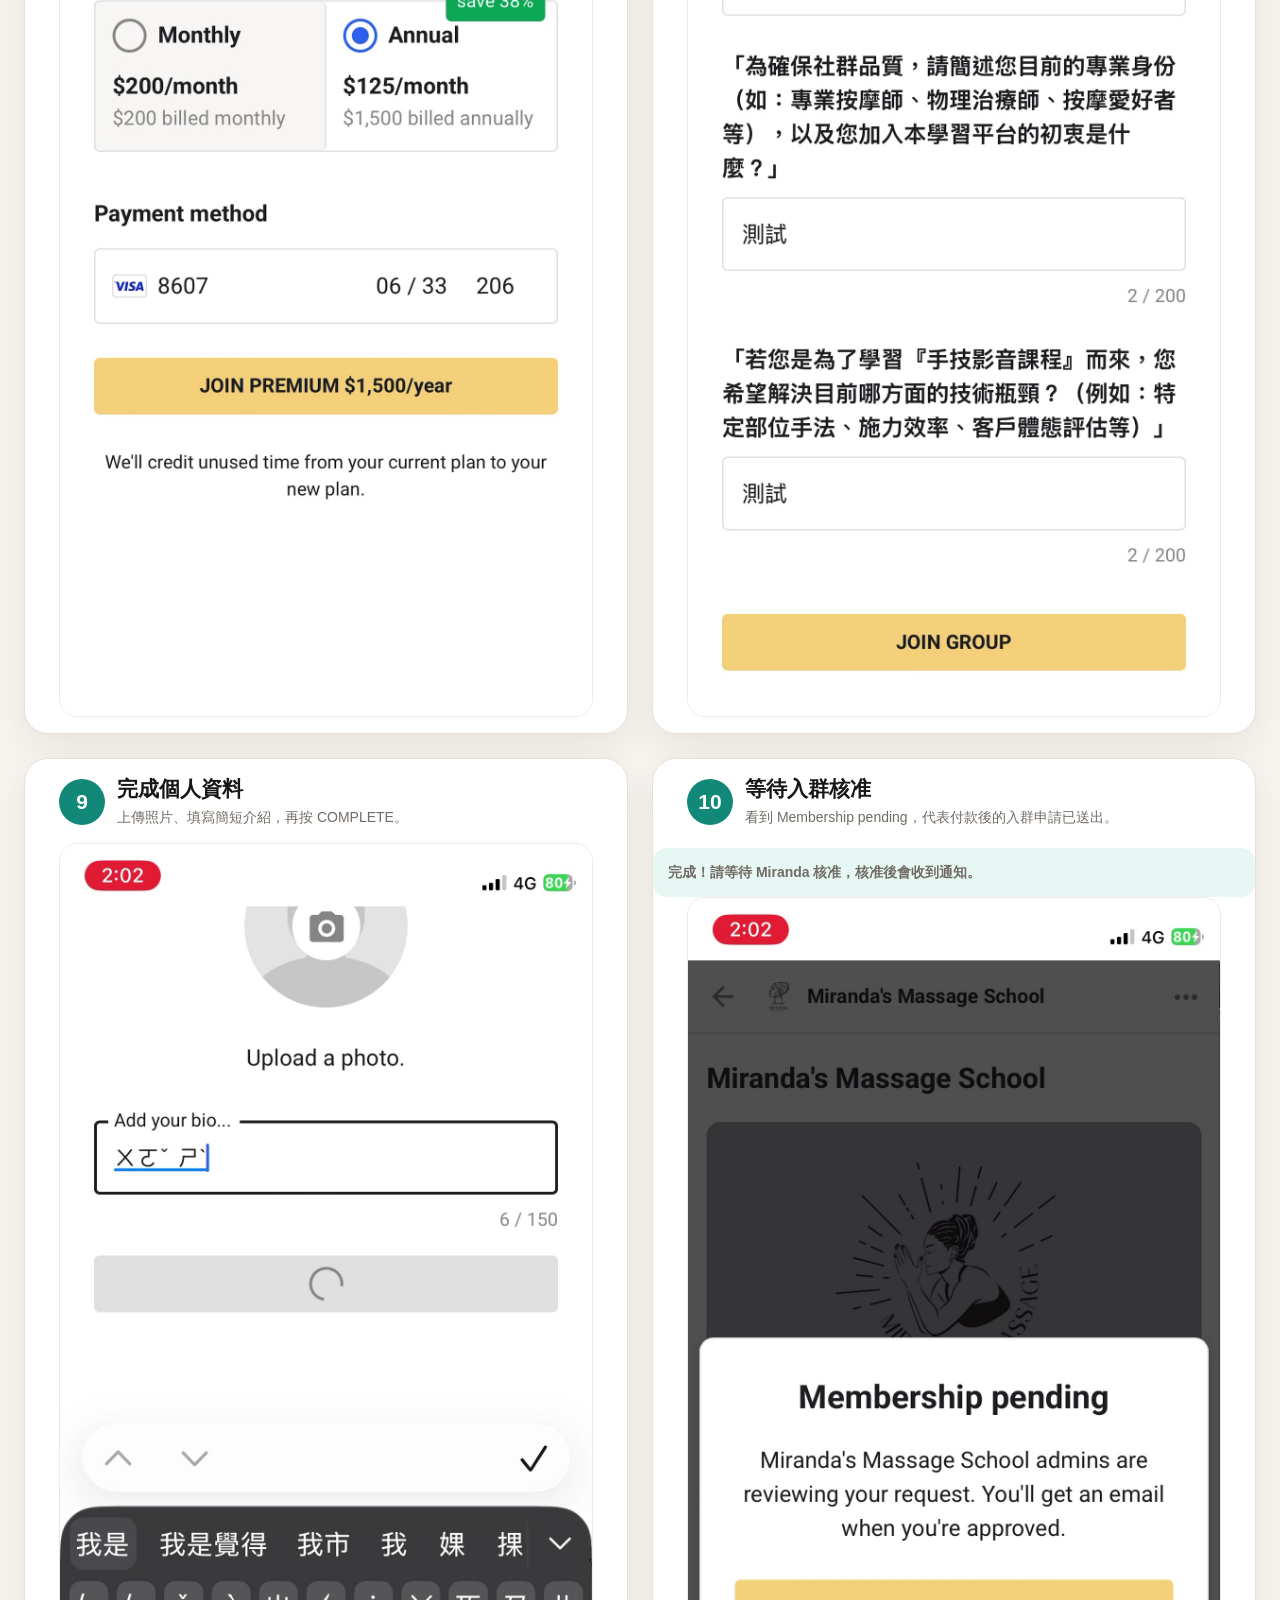
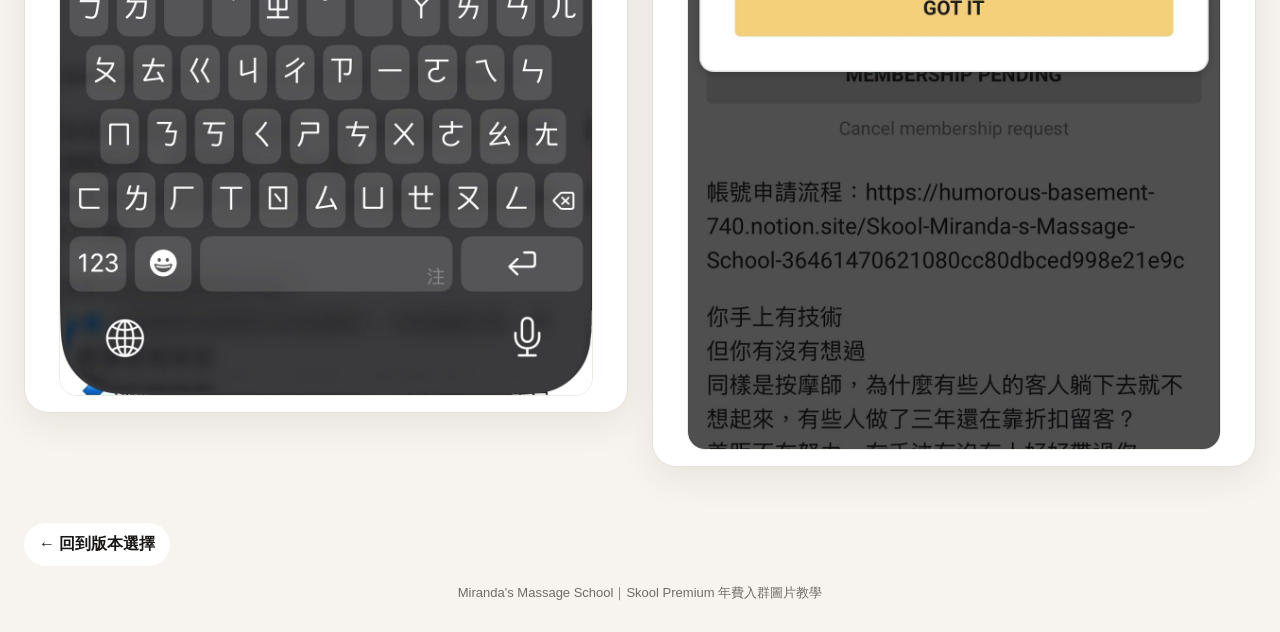
==== commit d9ae4a36: "Red bouncing button on annual page Co-Authored-By: Claude Opus 5.5 <noreply@anthropic.com>" ====
--- a/annual.html
+++ b/annual.html
@@ -5,7 +5,7 @@
   <meta name="viewport" content="width=device-width, initial-scale=1, viewport-fit=cover">
   <meta name="theme-color" content="#f7f4ef">
   <title>Skool Premium 年費入群步驟</title>
-  <link rel="stylesheet" href="styles.css?v=20260805-3">
+  <link rel="stylesheet" href="styles.css?v=20261020-2">
 </head>
 <body>
   <div class="shell annual">
@@ -16,7 +16,7 @@
     </header>
     <nav class="tabs" aria-label="切換教學版本"><a href="basic.html">基本入群</a><a class="active" href="annual.html">年費入群</a><a href="installment.html">和潤分期</a></nav>
     <main class="steps">
-      <section class="step"><div class="step-head"><span class="num">1</span><div><h2>前往 Skool 社群</h2><p>先開啟 Miranda 的 Skool 社群介紹頁。</p></div></div><div class="quick-actions"><a class="quick-action has-action-num" href="https://www.skool.com/mirandas-massage-school-5068/about" target="_blank" rel="noopener"><span class="action-num">1</span><span><strong>點擊此按鈕開啟 Skool 入群頁面</strong><small>開啟後再按黃色 JOIN GROUP</small></span><span class="action-arrow">›</span></a></div><div class="screen-wrap"><img class="screen" src="annual-01-join-group.jpg" alt="社群頁面的 JOIN GROUP 按鈕"></div></section>
+      <section class="step"><div class="step-head"><span class="num">1</span><div><h2>前往 Skool 社群</h2><p>先開啟 Miranda 的 Skool 社群介紹頁。</p></div></div><div class="quick-actions"><a class="quick-action red has-action-num" href="https://www.skool.com/mirandas-massage-school-5068/about" target="_blank" rel="noopener"><span class="action-num">1</span><span><strong>點擊此按鈕開啟 Skool 入群頁面</strong><small>開啟後再按黃色 JOIN GROUP</small></span><span class="action-arrow">›</span></a></div><div class="screen-wrap"><img class="screen" src="annual-01-join-group.jpg" alt="社群頁面的 JOIN GROUP 按鈕"></div></section>
       <section class="step"><div class="step-head"><span class="num">2</span><div><h2>建立帳號或登入</h2><p>新用戶填寫資料；已有帳號請點 Log in 登入。</p></div></div><p class="note">名字請使用英文填寫：First name 與 Last name 都要用英文。</p><div class="screen-wrap"><img class="screen" loading="lazy" src="annual-02-create-account.jpg" alt="建立 Skool 帳號畫面"></div></section>
       <section class="step"><div class="step-head"><span class="num">3</span><div><h2>輸入 Email 驗證碼</h2><p>新帳號到信箱收驗證碼，輸入後按 NEXT。</p></div></div><div class="screen-wrap"><img class="screen" loading="lazy" src="annual-03-email-code.jpg" alt="輸入 Email 驗證碼畫面"></div></section>
       <section class="step"><div class="step-head"><span class="num">4</span><div><h2>切換到 Premium</h2><p>選擇 Premium，再按 JOIN PREMIUM。</p></div></div><div class="screen-wrap"><img class="screen" loading="lazy" src="annual-04-select-premium.jpg" alt="選擇 Premium 方案畫面"></div></section>
--- a/styles.css
+++ b/styles.css
@@ -66,6 +66,12 @@
 .quick-action { display: grid; grid-template-columns: minmax(0,1fr) auto; gap: 11px; align-items: center; width: 100%; min-height: 76px; padding: 14px 16px; border-radius: 16px; background: #171717; color: #fff; text-decoration: none; box-shadow: 0 8px 22px rgba(20,20,20,.12); }
 .quick-action.has-action-num { grid-template-columns: 40px minmax(0,1fr) auto; }
 .quick-action.secondary { background: #d49114; color: #211604; }
+.quick-action.red { background: #e02424; color: #fff; box-shadow: 0 8px 22px rgba(224,36,36,.28); }
+.quick-action.red { animation: action-bounce 1.6s ease-in-out infinite; }
+.quick-action.red .action-arrow { animation: action-nudge 1.6s ease-in-out infinite; }
+@keyframes action-bounce { 0%, 60%, 100% { transform: translateY(0) scale(1); } 15% { transform: translateY(-6px) scale(1.02); } 30% { transform: translateY(0) scale(1); } 42% { transform: translateY(-3px) scale(1.01); } }
+@keyframes action-nudge { 0%, 60%, 100% { transform: translateX(0); } 15% { transform: translateX(5px); } 30% { transform: translateX(0); } }
+@media (prefers-reduced-motion: reduce) { .quick-action.red, .quick-action.red .action-arrow { animation: none; } }
 .quick-action .action-num { display: grid; width: 40px; height: 40px; place-items: center; border-radius: 50%; background: rgba(255,255,255,.16); font-weight: 900; }
 .quick-action span { min-width: 0; }
 .quick-action strong { display: block; font-size: 16px; line-height: 1.45; overflow-wrap: break-word; }
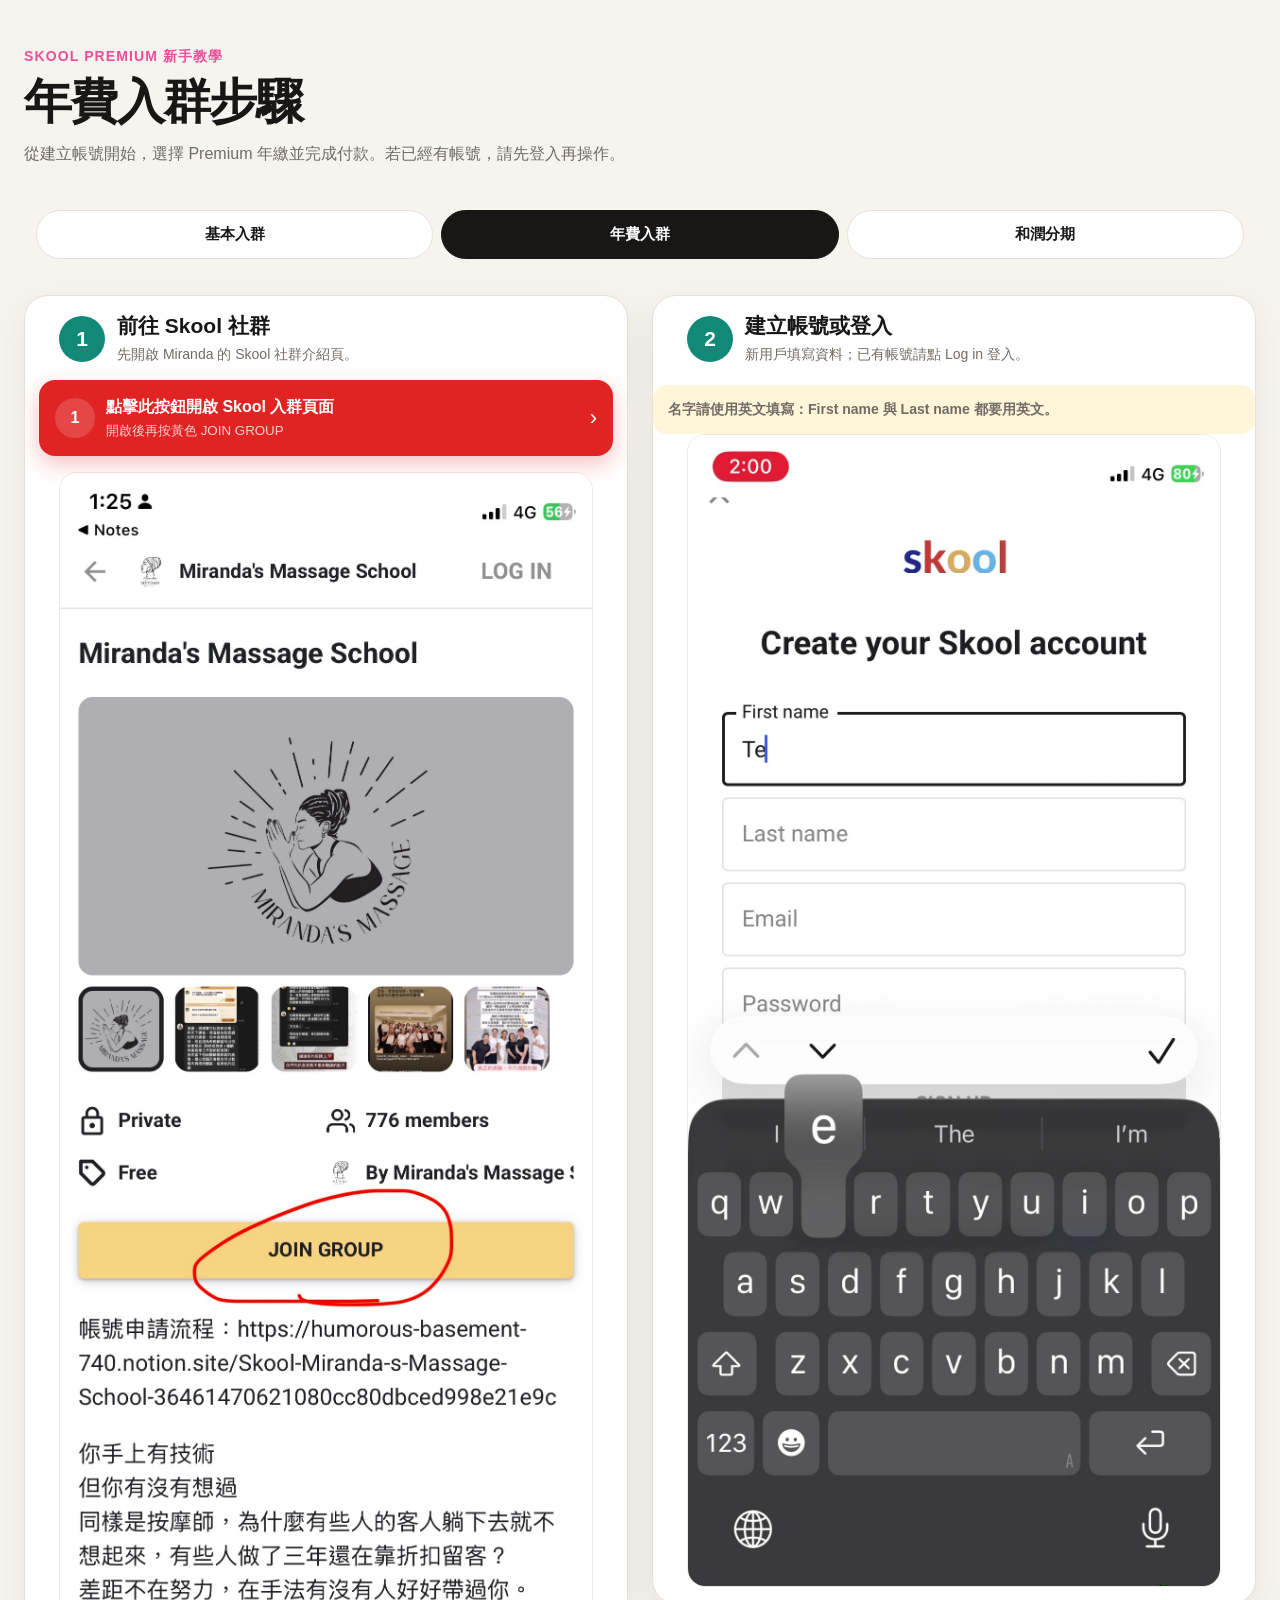
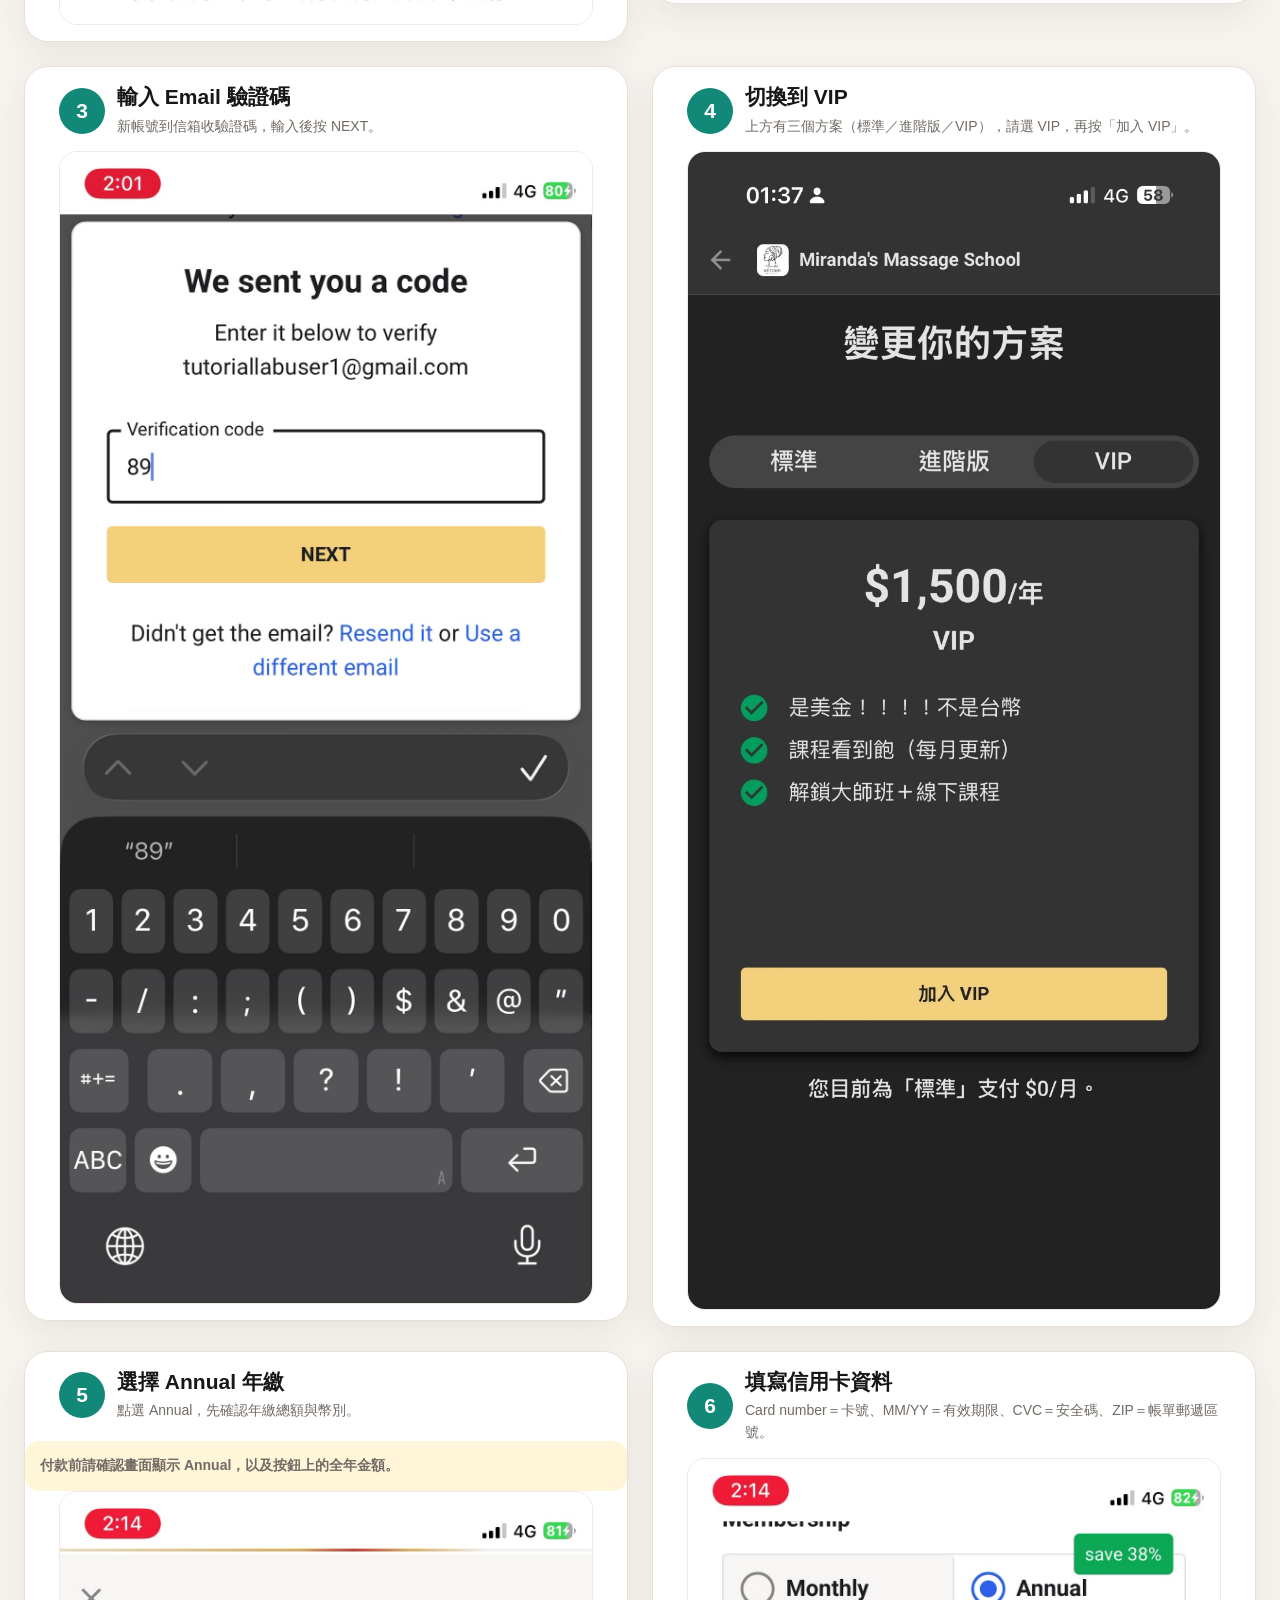
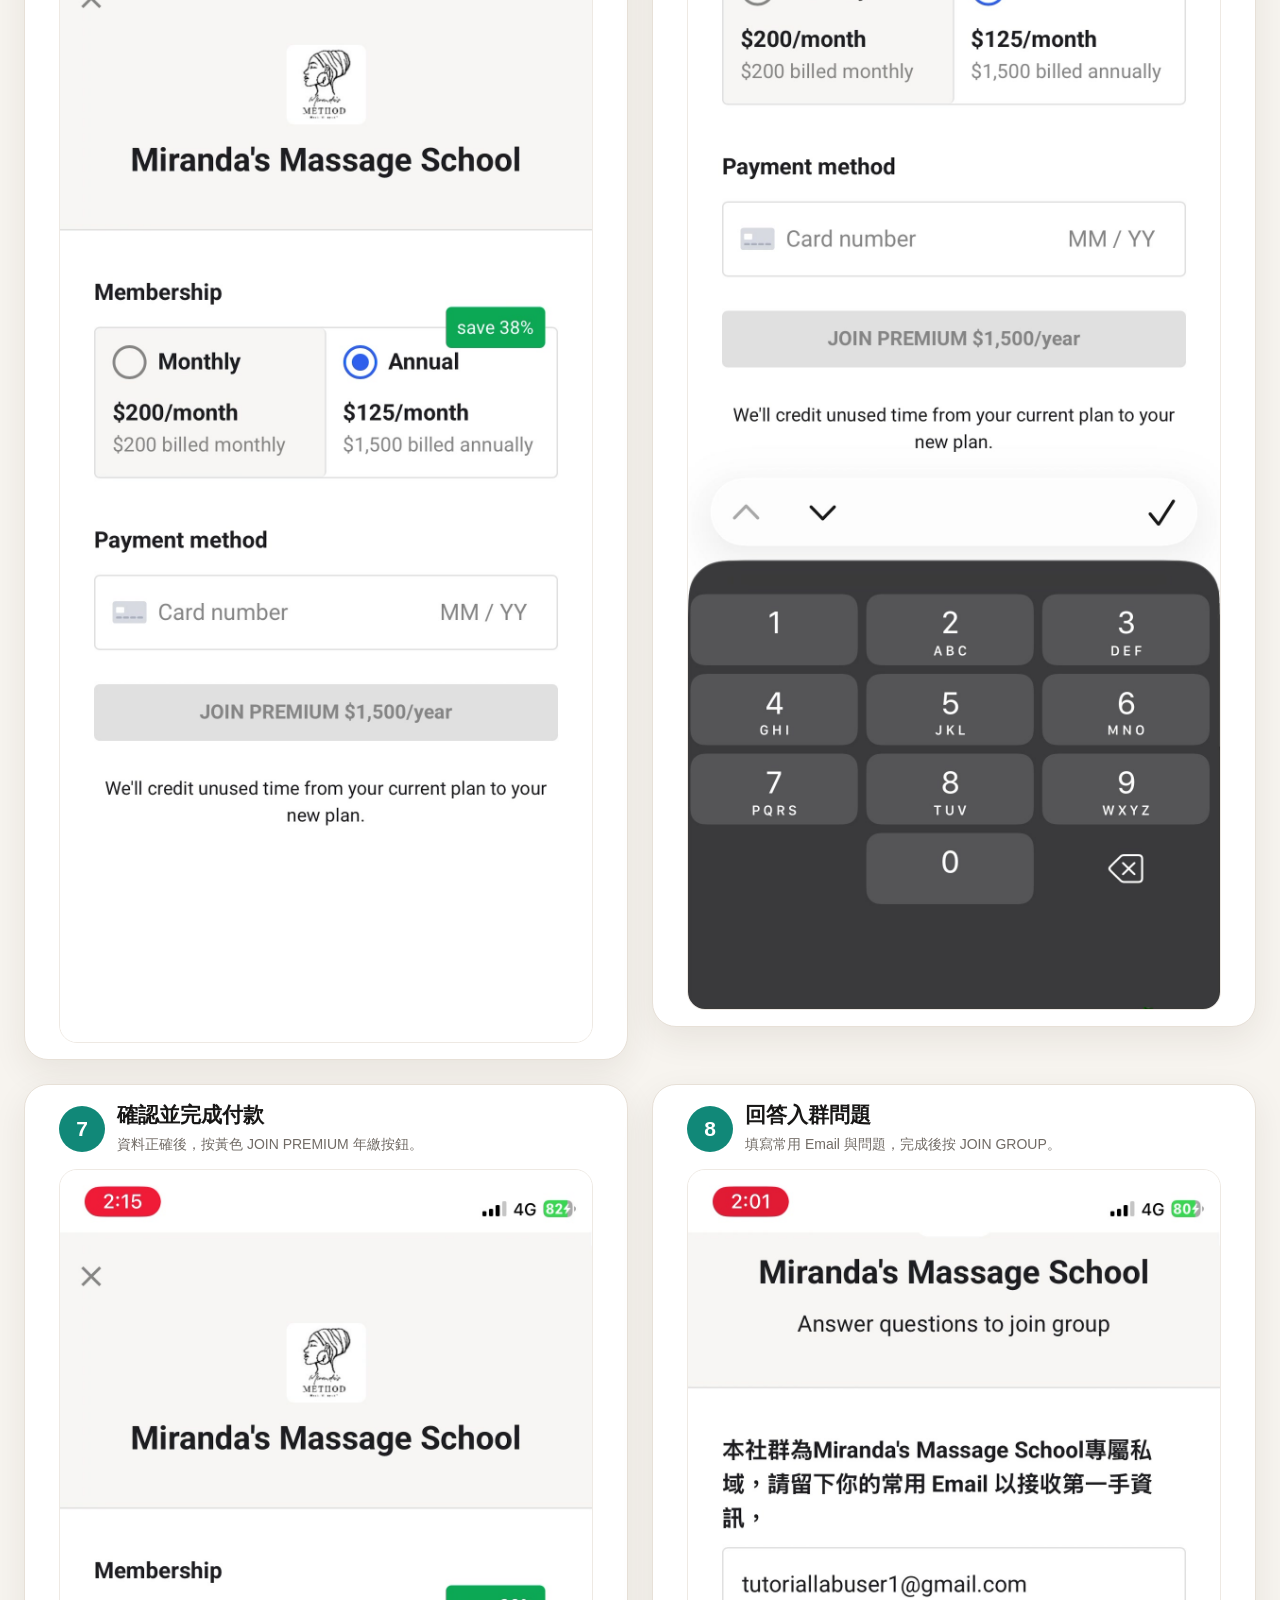
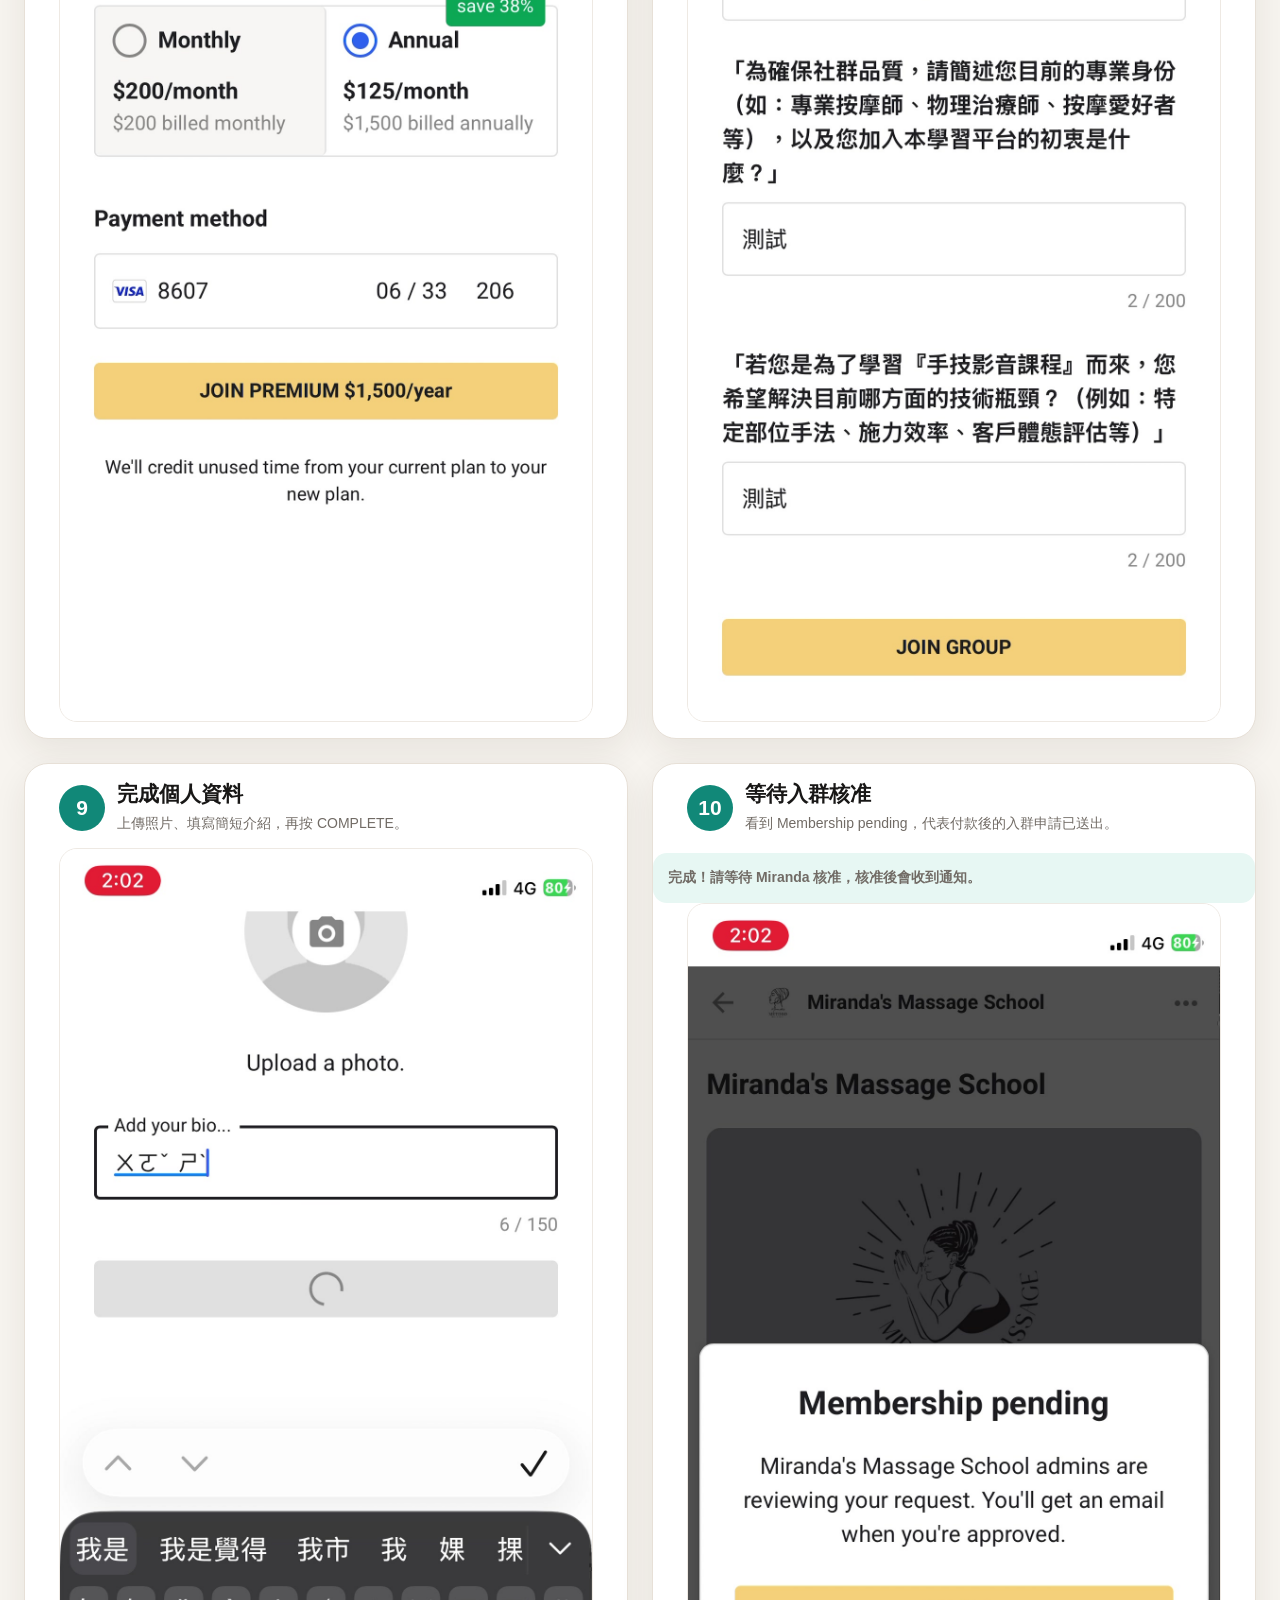
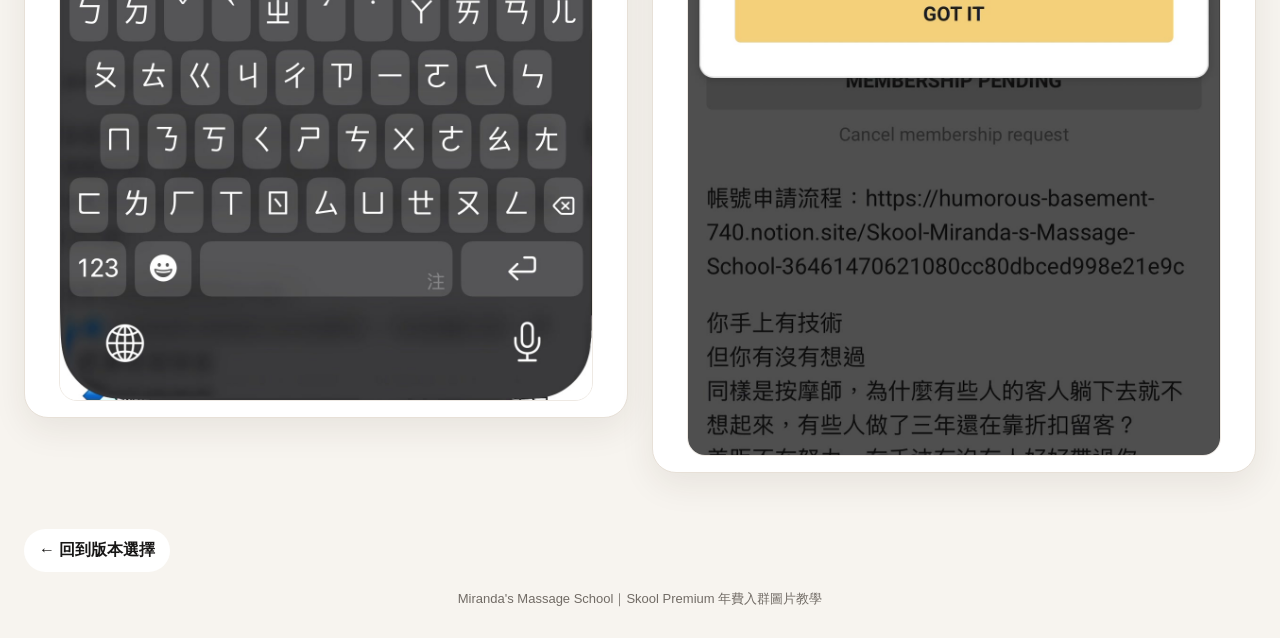
==== commit c5bf2a94: "Update annual step 4 screenshot to three-plan VIP layout Co-Authored-By: Claude Opus 5.5 <noreply@an" ====
--- a/annual.html
+++ b/annual.html
@@ -19,7 +19,7 @@
       <section class="step"><div class="step-head"><span class="num">1</span><div><h2>前往 Skool 社群</h2><p>先開啟 Miranda 的 Skool 社群介紹頁。</p></div></div><div class="quick-actions"><a class="quick-action red has-action-num" href="https://www.skool.com/mirandas-massage-school-5068/about" target="_blank" rel="noopener"><span class="action-num">1</span><span><strong>點擊此按鈕開啟 Skool 入群頁面</strong><small>開啟後再按黃色 JOIN GROUP</small></span><span class="action-arrow">›</span></a></div><div class="screen-wrap"><img class="screen" src="annual-01-join-group.jpg" alt="社群頁面的 JOIN GROUP 按鈕"></div></section>
       <section class="step"><div class="step-head"><span class="num">2</span><div><h2>建立帳號或登入</h2><p>新用戶填寫資料；已有帳號請點 Log in 登入。</p></div></div><p class="note">名字請使用英文填寫：First name 與 Last name 都要用英文。</p><div class="screen-wrap"><img class="screen" loading="lazy" src="annual-02-create-account.jpg" alt="建立 Skool 帳號畫面"></div></section>
       <section class="step"><div class="step-head"><span class="num">3</span><div><h2>輸入 Email 驗證碼</h2><p>新帳號到信箱收驗證碼，輸入後按 NEXT。</p></div></div><div class="screen-wrap"><img class="screen" loading="lazy" src="annual-03-email-code.jpg" alt="輸入 Email 驗證碼畫面"></div></section>
-      <section class="step"><div class="step-head"><span class="num">4</span><div><h2>切換到 Premium</h2><p>選擇 Premium，再按 JOIN PREMIUM。</p></div></div><div class="screen-wrap"><img class="screen" loading="lazy" src="annual-04-select-premium.jpg" alt="選擇 Premium 方案畫面"></div></section>
+      <section class="step"><div class="step-head"><span class="num">4</span><div><h2>切換到 VIP</h2><p>上方有三個方案（標準／進階版／VIP），請選 VIP，再按「加入 VIP」。</p></div></div><div class="screen-wrap"><img class="screen" loading="lazy" src="annual-04-select-premium.jpg?v=2" alt="選擇 VIP 方案畫面"></div></section>
       <section class="step"><div class="step-head"><span class="num">5</span><div><h2>選擇 Annual 年繳</h2><p>點選 Annual，先確認年繳總額與幣別。</p></div></div><p class="note">付款前請確認畫面顯示 Annual，以及按鈕上的全年金額。</p><div class="screen-wrap"><img class="screen" loading="lazy" src="annual-05-select-annual.jpg" alt="選擇 Annual 年繳方案畫面"></div></section>
       <section class="step"><div class="step-head"><span class="num">6</span><div><h2>填寫信用卡資料</h2><p>Card number＝卡號、MM/YY＝有效期限、CVC＝安全碼、ZIP＝帳單郵遞區號。</p></div></div><div class="screen-wrap"><img class="screen" loading="lazy" src="annual-06-card.jpg" alt="填寫信用卡付款資料畫面"></div></section>
       <section class="step"><div class="step-head"><span class="num">7</span><div><h2>確認並完成付款</h2><p>資料正確後，按黃色 JOIN PREMIUM 年繳按鈕。</p></div></div><div class="screen-wrap"><img class="screen" loading="lazy" src="annual-07-confirm.jpg" alt="確認年繳並完成付款畫面"></div></section>
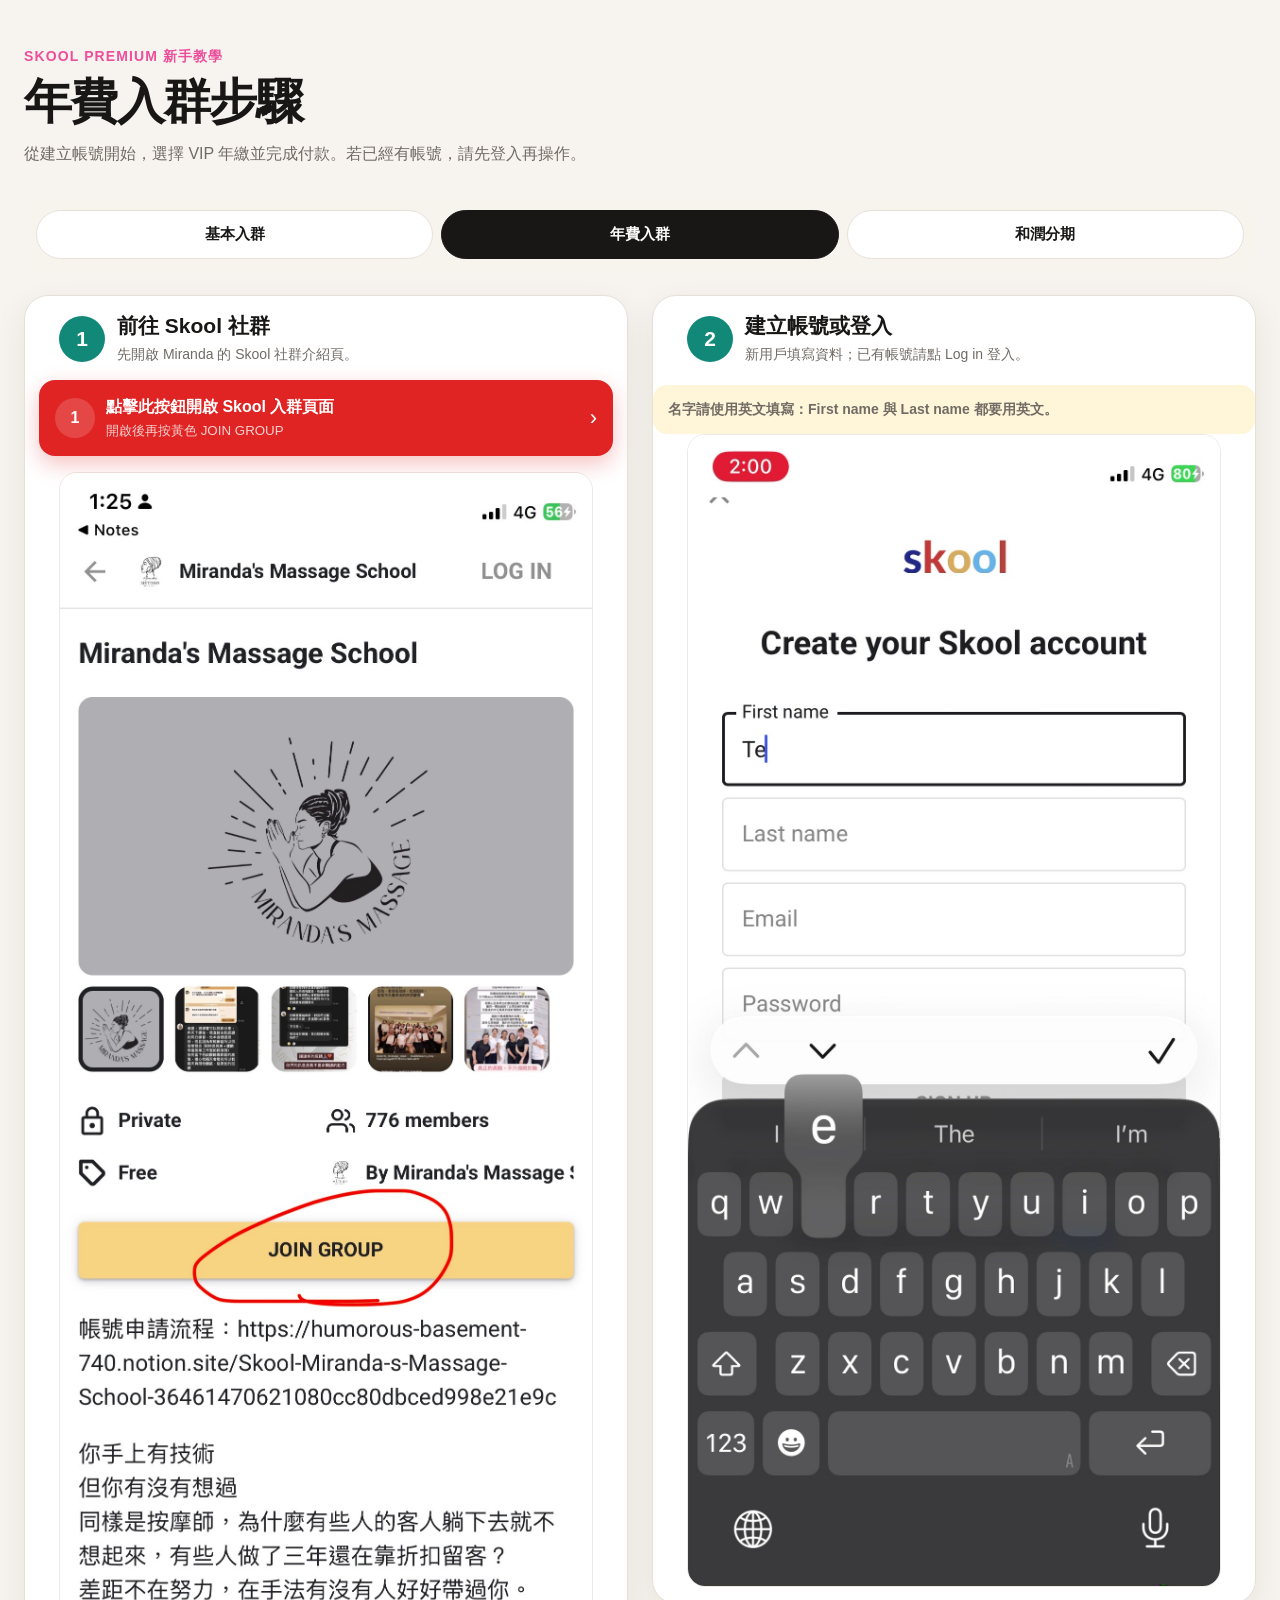
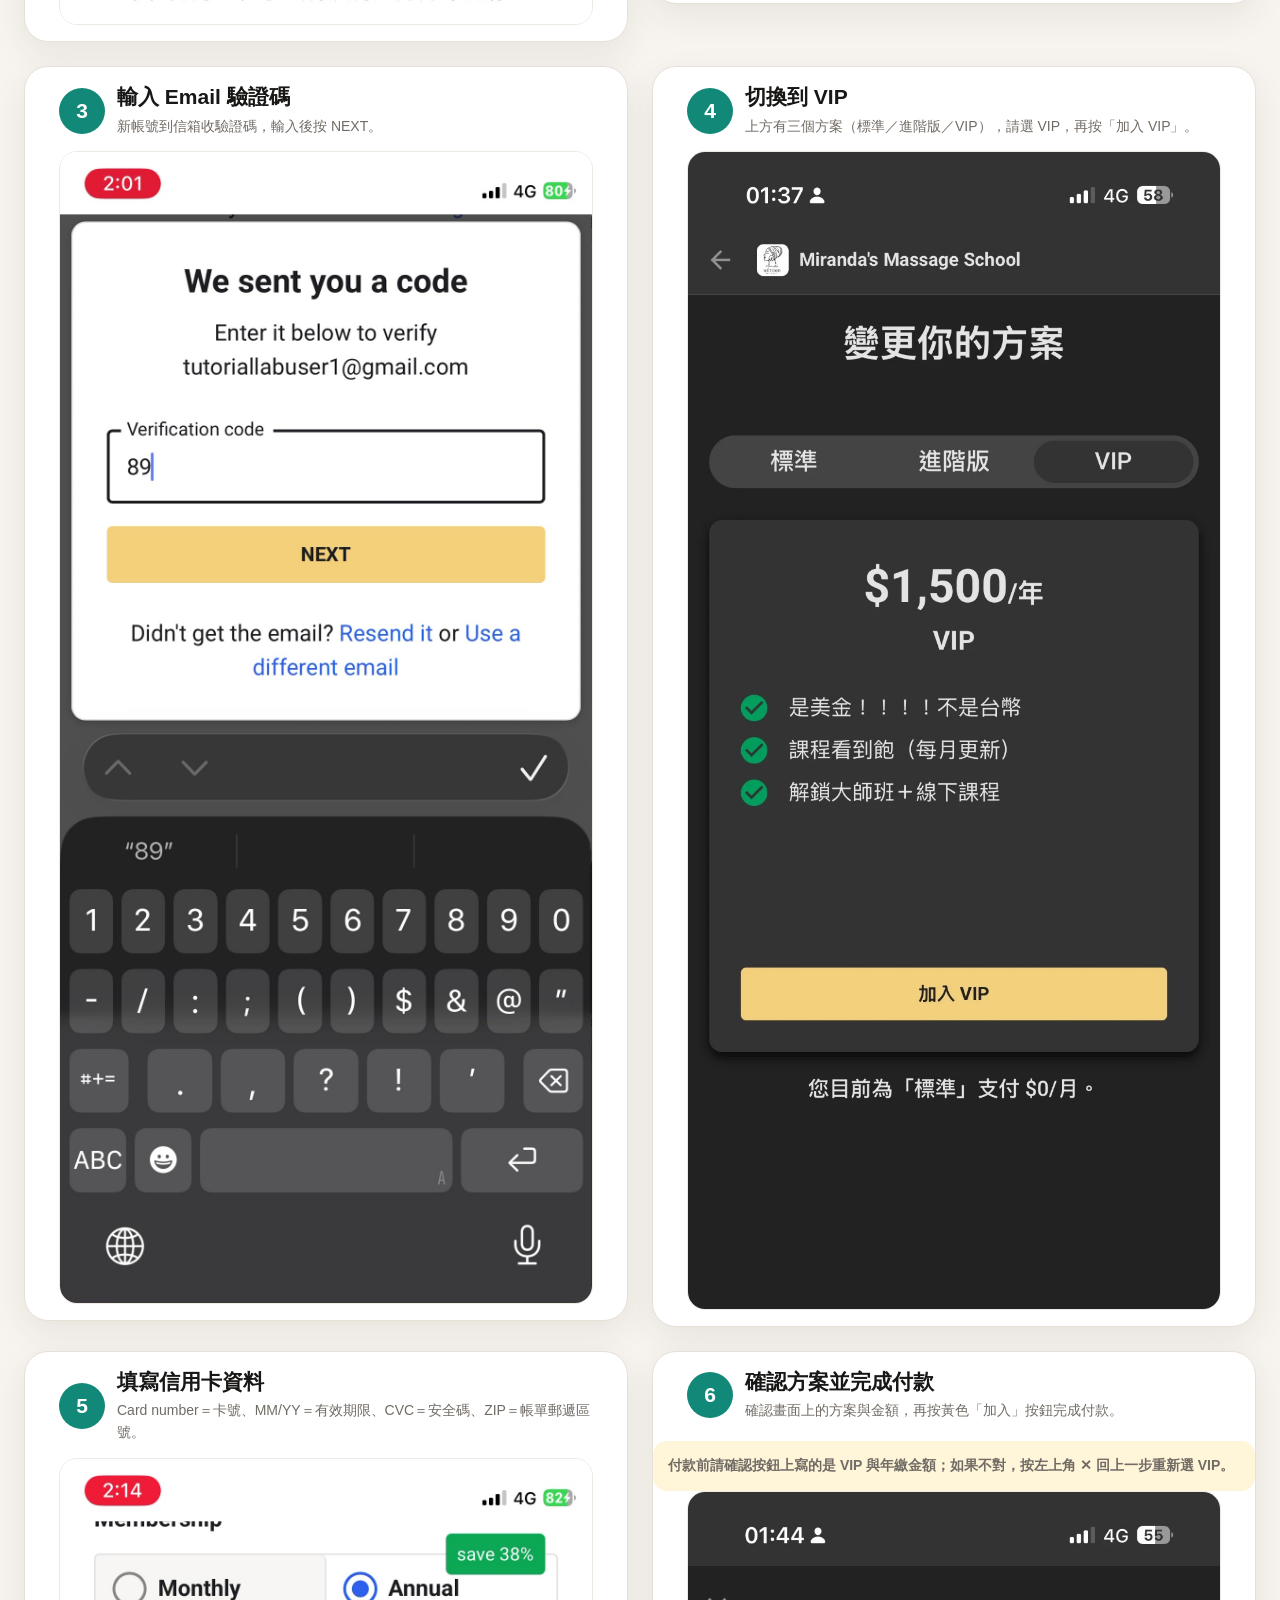
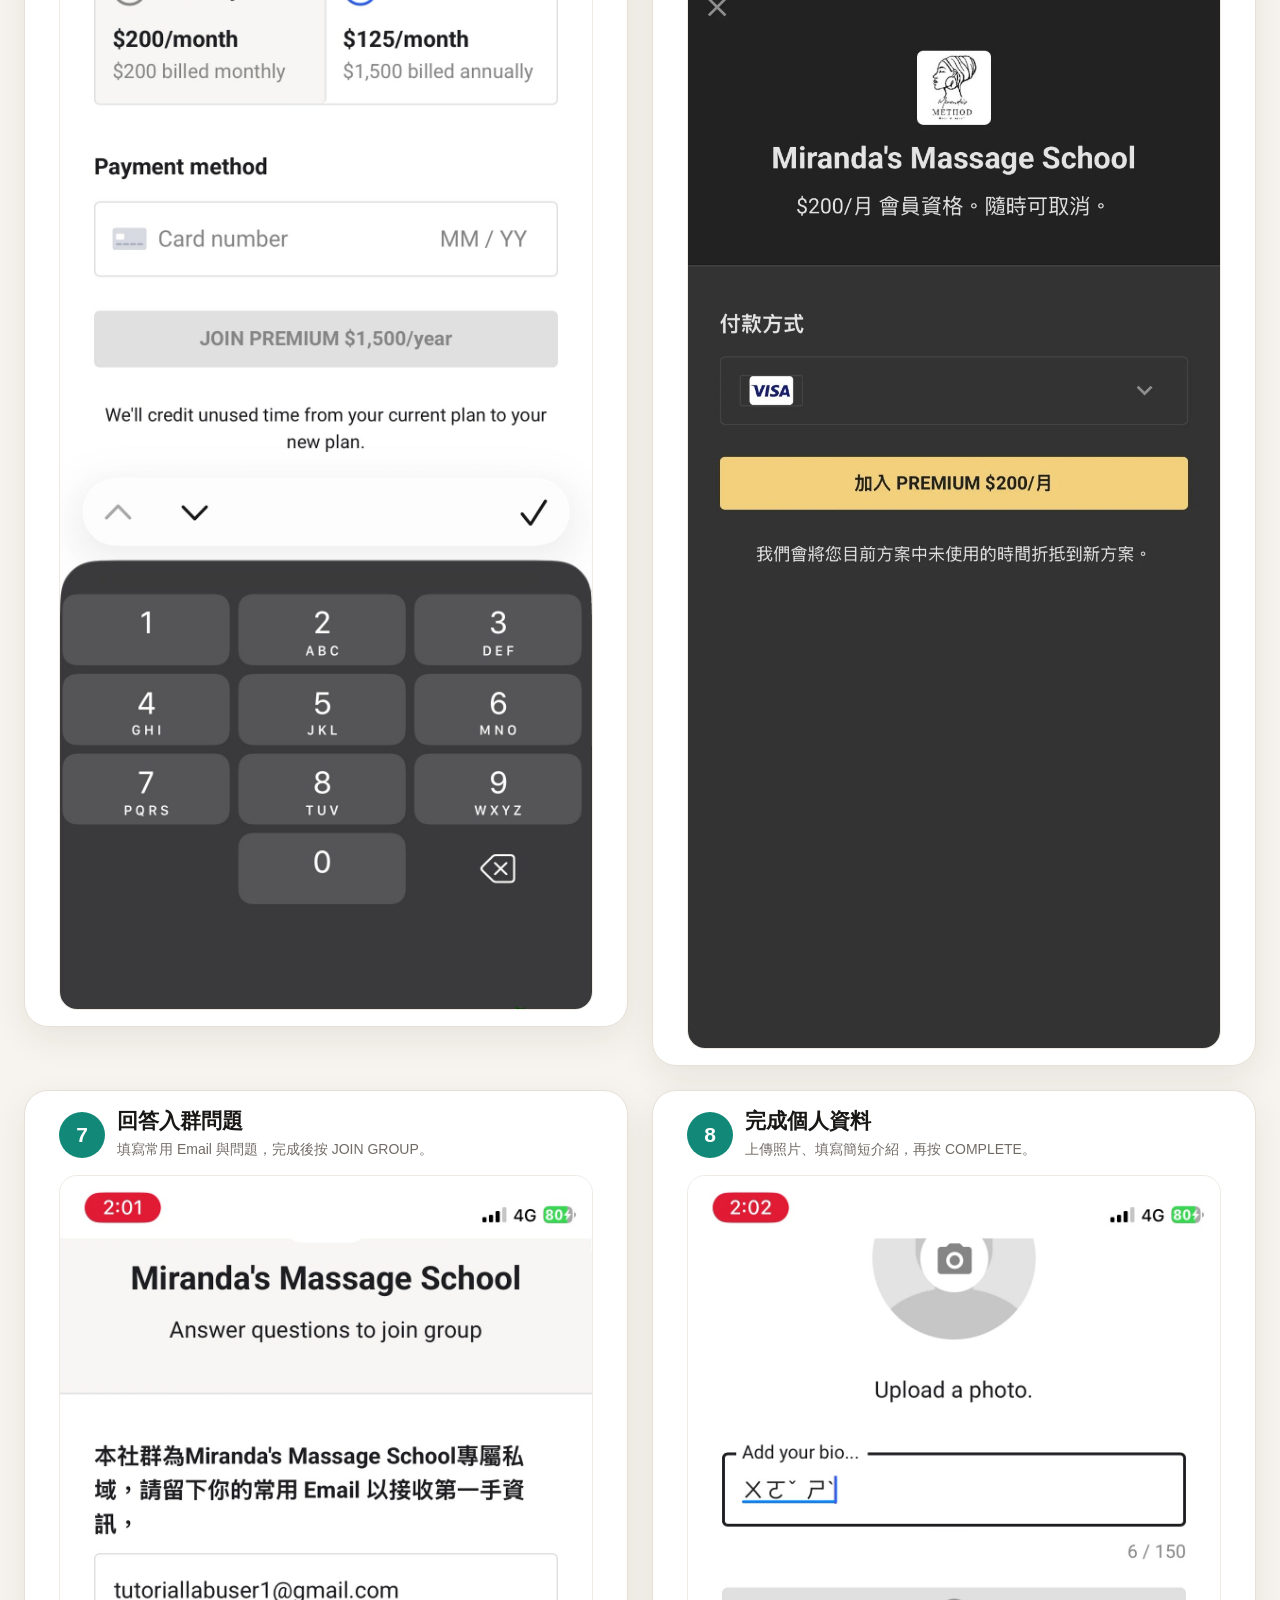
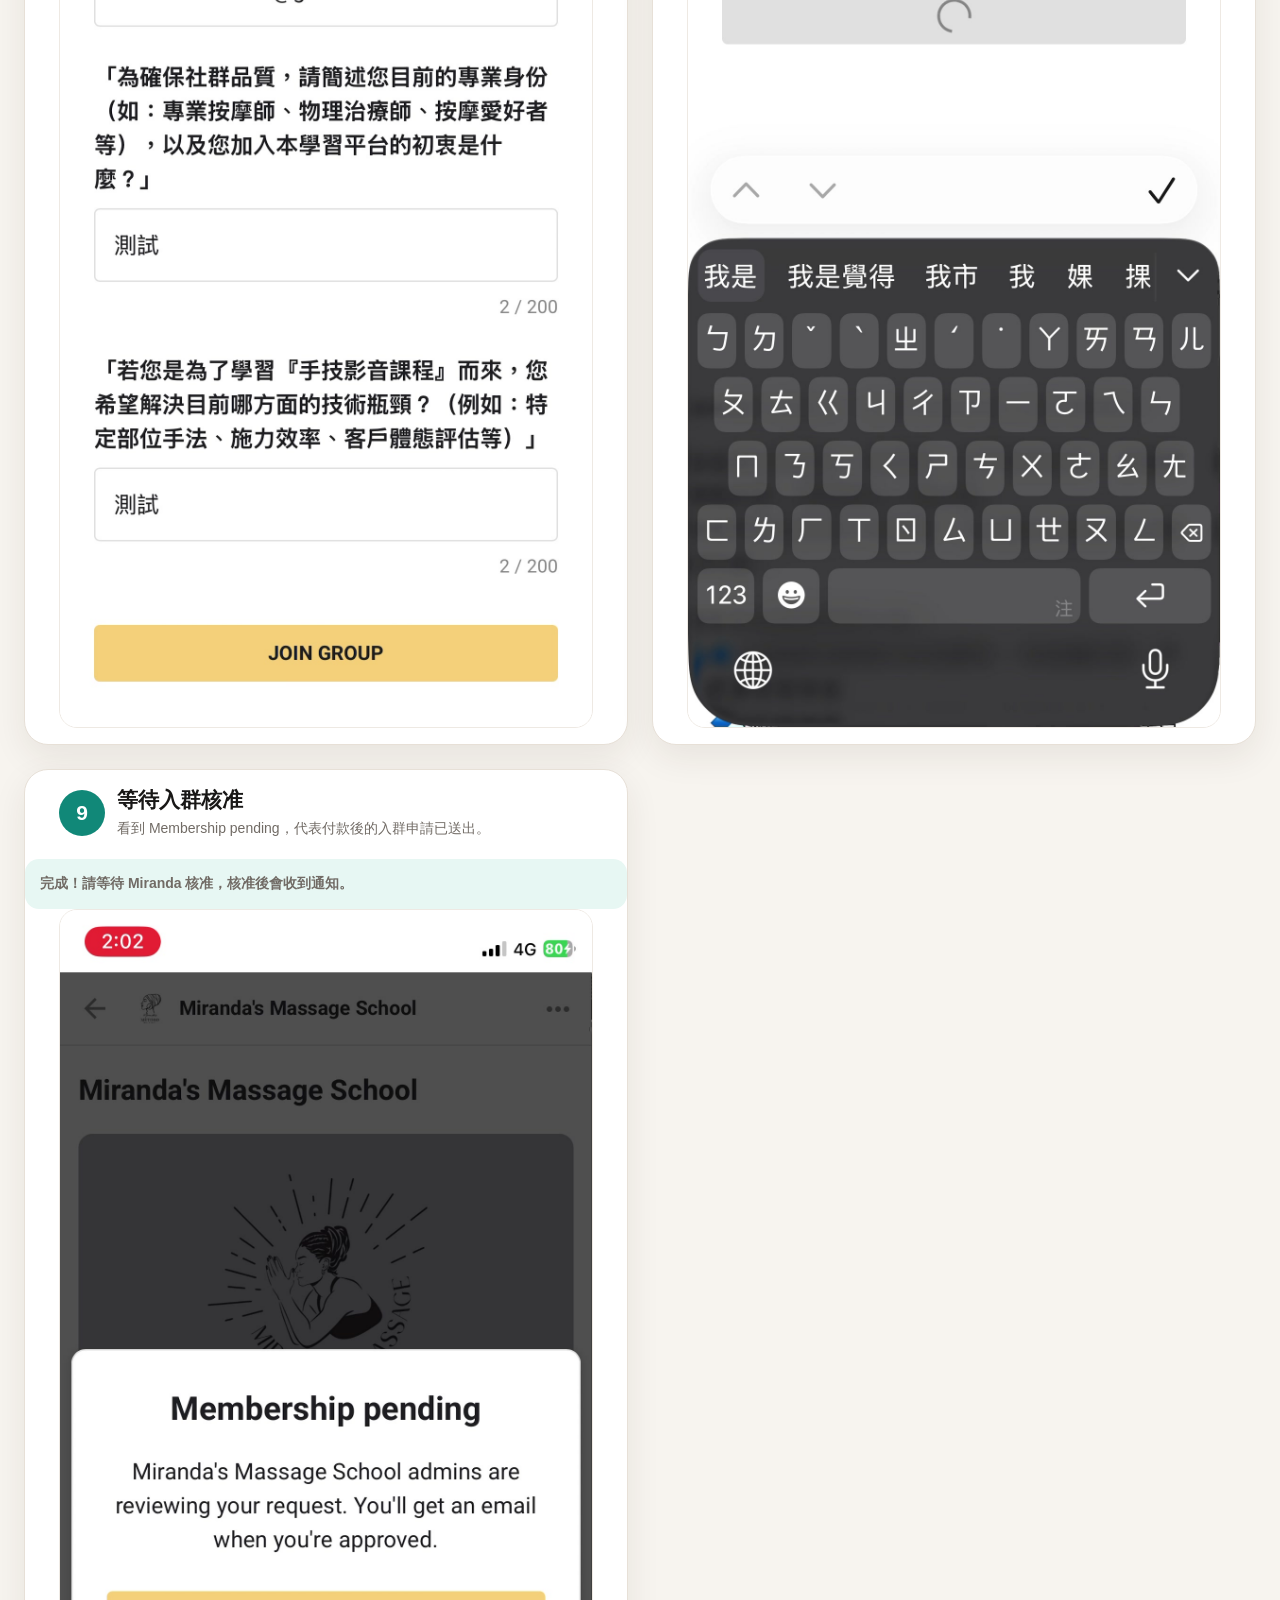
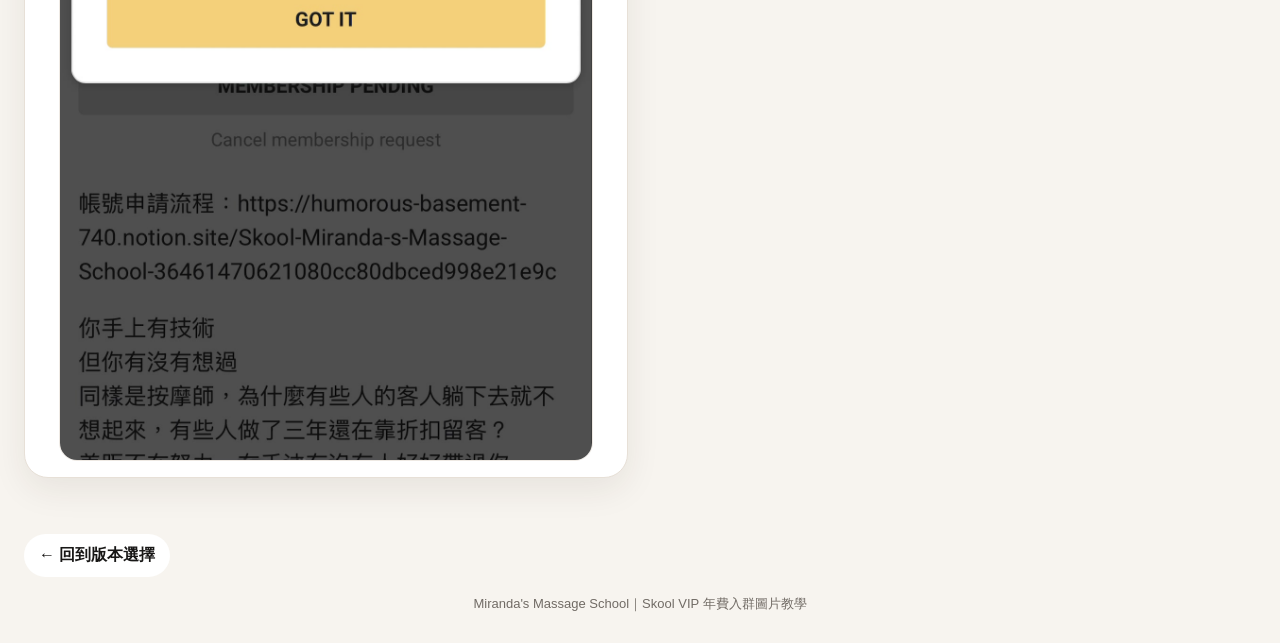
==== commit a2523382: "Merge annual steps 5 and 7 into one payment step, rename Premium to VIP Co-Authored-By: Claude Opus " ====
--- a/annual.html
+++ b/annual.html
@@ -4,7 +4,7 @@
   <meta charset="utf-8">
   <meta name="viewport" content="width=device-width, initial-scale=1, viewport-fit=cover">
   <meta name="theme-color" content="#f7f4ef">
-  <title>Skool Premium 年費入群步驟</title>
+  <title>Skool VIP 年費入群步驟</title>
   <link rel="stylesheet" href="styles.css?v=20261020-2">
 </head>
 <body>
@@ -12,7 +12,7 @@
     <header class="hero">
       <p class="eyebrow">SKOOL PREMIUM 新手教學</p>
       <h1>年費入群步驟</h1>
-      <p class="lead">從建立帳號開始，選擇 Premium 年繳並完成付款。若已經有帳號，請先登入再操作。</p>
+      <p class="lead">從建立帳號開始，選擇 VIP 年繳並完成付款。若已經有帳號，請先登入再操作。</p>
     </header>
     <nav class="tabs" aria-label="切換教學版本"><a href="basic.html">基本入群</a><a class="active" href="annual.html">年費入群</a><a href="installment.html">和潤分期</a></nav>
     <main class="steps">
@@ -20,15 +20,14 @@
       <section class="step"><div class="step-head"><span class="num">2</span><div><h2>建立帳號或登入</h2><p>新用戶填寫資料；已有帳號請點 Log in 登入。</p></div></div><p class="note">名字請使用英文填寫：First name 與 Last name 都要用英文。</p><div class="screen-wrap"><img class="screen" loading="lazy" src="annual-02-create-account.jpg" alt="建立 Skool 帳號畫面"></div></section>
       <section class="step"><div class="step-head"><span class="num">3</span><div><h2>輸入 Email 驗證碼</h2><p>新帳號到信箱收驗證碼，輸入後按 NEXT。</p></div></div><div class="screen-wrap"><img class="screen" loading="lazy" src="annual-03-email-code.jpg" alt="輸入 Email 驗證碼畫面"></div></section>
       <section class="step"><div class="step-head"><span class="num">4</span><div><h2>切換到 VIP</h2><p>上方有三個方案（標準／進階版／VIP），請選 VIP，再按「加入 VIP」。</p></div></div><div class="screen-wrap"><img class="screen" loading="lazy" src="annual-04-select-premium.jpg?v=2" alt="選擇 VIP 方案畫面"></div></section>
-      <section class="step"><div class="step-head"><span class="num">5</span><div><h2>選擇 Annual 年繳</h2><p>點選 Annual，先確認年繳總額與幣別。</p></div></div><p class="note">付款前請確認畫面顯示 Annual，以及按鈕上的全年金額。</p><div class="screen-wrap"><img class="screen" loading="lazy" src="annual-05-select-annual.jpg" alt="選擇 Annual 年繳方案畫面"></div></section>
-      <section class="step"><div class="step-head"><span class="num">6</span><div><h2>填寫信用卡資料</h2><p>Card number＝卡號、MM/YY＝有效期限、CVC＝安全碼、ZIP＝帳單郵遞區號。</p></div></div><div class="screen-wrap"><img class="screen" loading="lazy" src="annual-06-card.jpg" alt="填寫信用卡付款資料畫面"></div></section>
-      <section class="step"><div class="step-head"><span class="num">7</span><div><h2>確認並完成付款</h2><p>資料正確後，按黃色 JOIN PREMIUM 年繳按鈕。</p></div></div><div class="screen-wrap"><img class="screen" loading="lazy" src="annual-07-confirm.jpg" alt="確認年繳並完成付款畫面"></div></section>
-      <section class="step"><div class="step-head"><span class="num">8</span><div><h2>回答入群問題</h2><p>填寫常用 Email 與問題，完成後按 JOIN GROUP。</p></div></div><div class="screen-wrap"><img class="screen" loading="lazy" src="annual-08-join-questions.jpg" alt="回答入群問題畫面"></div></section>
-      <section class="step"><div class="step-head"><span class="num">9</span><div><h2>完成個人資料</h2><p>上傳照片、填寫簡短介紹，再按 COMPLETE。</p></div></div><div class="screen-wrap"><img class="screen" loading="lazy" src="annual-09-profile.jpg" alt="完成個人資料畫面"></div></section>
-      <section class="step"><div class="step-head"><span class="num">10</span><div><h2>等待入群核准</h2><p>看到 Membership pending，代表付款後的入群申請已送出。</p></div></div><p class="note success">完成！請等待 Miranda 核准，核准後會收到通知。</p><div class="screen-wrap"><img class="screen" loading="lazy" src="annual-10-pending.jpg" alt="Membership pending 等待核准畫面"></div></section>
+      <section class="step"><div class="step-head"><span class="num">5</span><div><h2>填寫信用卡資料</h2><p>Card number＝卡號、MM/YY＝有效期限、CVC＝安全碼、ZIP＝帳單郵遞區號。</p></div></div><div class="screen-wrap"><img class="screen" loading="lazy" src="annual-06-card.jpg" alt="填寫信用卡付款資料畫面"></div></section>
+      <section class="step"><div class="step-head"><span class="num">6</span><div><h2>確認方案並完成付款</h2><p>確認畫面上的方案與金額，再按黃色「加入」按鈕完成付款。</p></div></div><p class="note">付款前請確認按鈕上寫的是 VIP 與年繳金額；如果不對，按左上角 ✕ 回上一步重新選 VIP。</p><div class="screen-wrap"><img class="screen" loading="lazy" src="annual-07-confirm.jpg?v=2" alt="確認方案並完成付款畫面"></div></section>
+      <section class="step"><div class="step-head"><span class="num">7</span><div><h2>回答入群問題</h2><p>填寫常用 Email 與問題，完成後按 JOIN GROUP。</p></div></div><div class="screen-wrap"><img class="screen" loading="lazy" src="annual-08-join-questions.jpg" alt="回答入群問題畫面"></div></section>
+      <section class="step"><div class="step-head"><span class="num">8</span><div><h2>完成個人資料</h2><p>上傳照片、填寫簡短介紹，再按 COMPLETE。</p></div></div><div class="screen-wrap"><img class="screen" loading="lazy" src="annual-09-profile.jpg" alt="完成個人資料畫面"></div></section>
+      <section class="step"><div class="step-head"><span class="num">9</span><div><h2>等待入群核准</h2><p>看到 Membership pending，代表付款後的入群申請已送出。</p></div></div><p class="note success">完成！請等待 Miranda 核准，核准後會收到通知。</p><div class="screen-wrap"><img class="screen" loading="lazy" src="annual-10-pending.jpg" alt="Membership pending 等待核准畫面"></div></section>
     </main>
     <a class="back" href="index.html">← 回到版本選擇</a>
-    <footer>Miranda's Massage School｜Skool Premium 年費入群圖片教學</footer>
+    <footer>Miranda's Massage School｜Skool VIP 年費入群圖片教學</footer>
   </div>
 </body>
 </html>
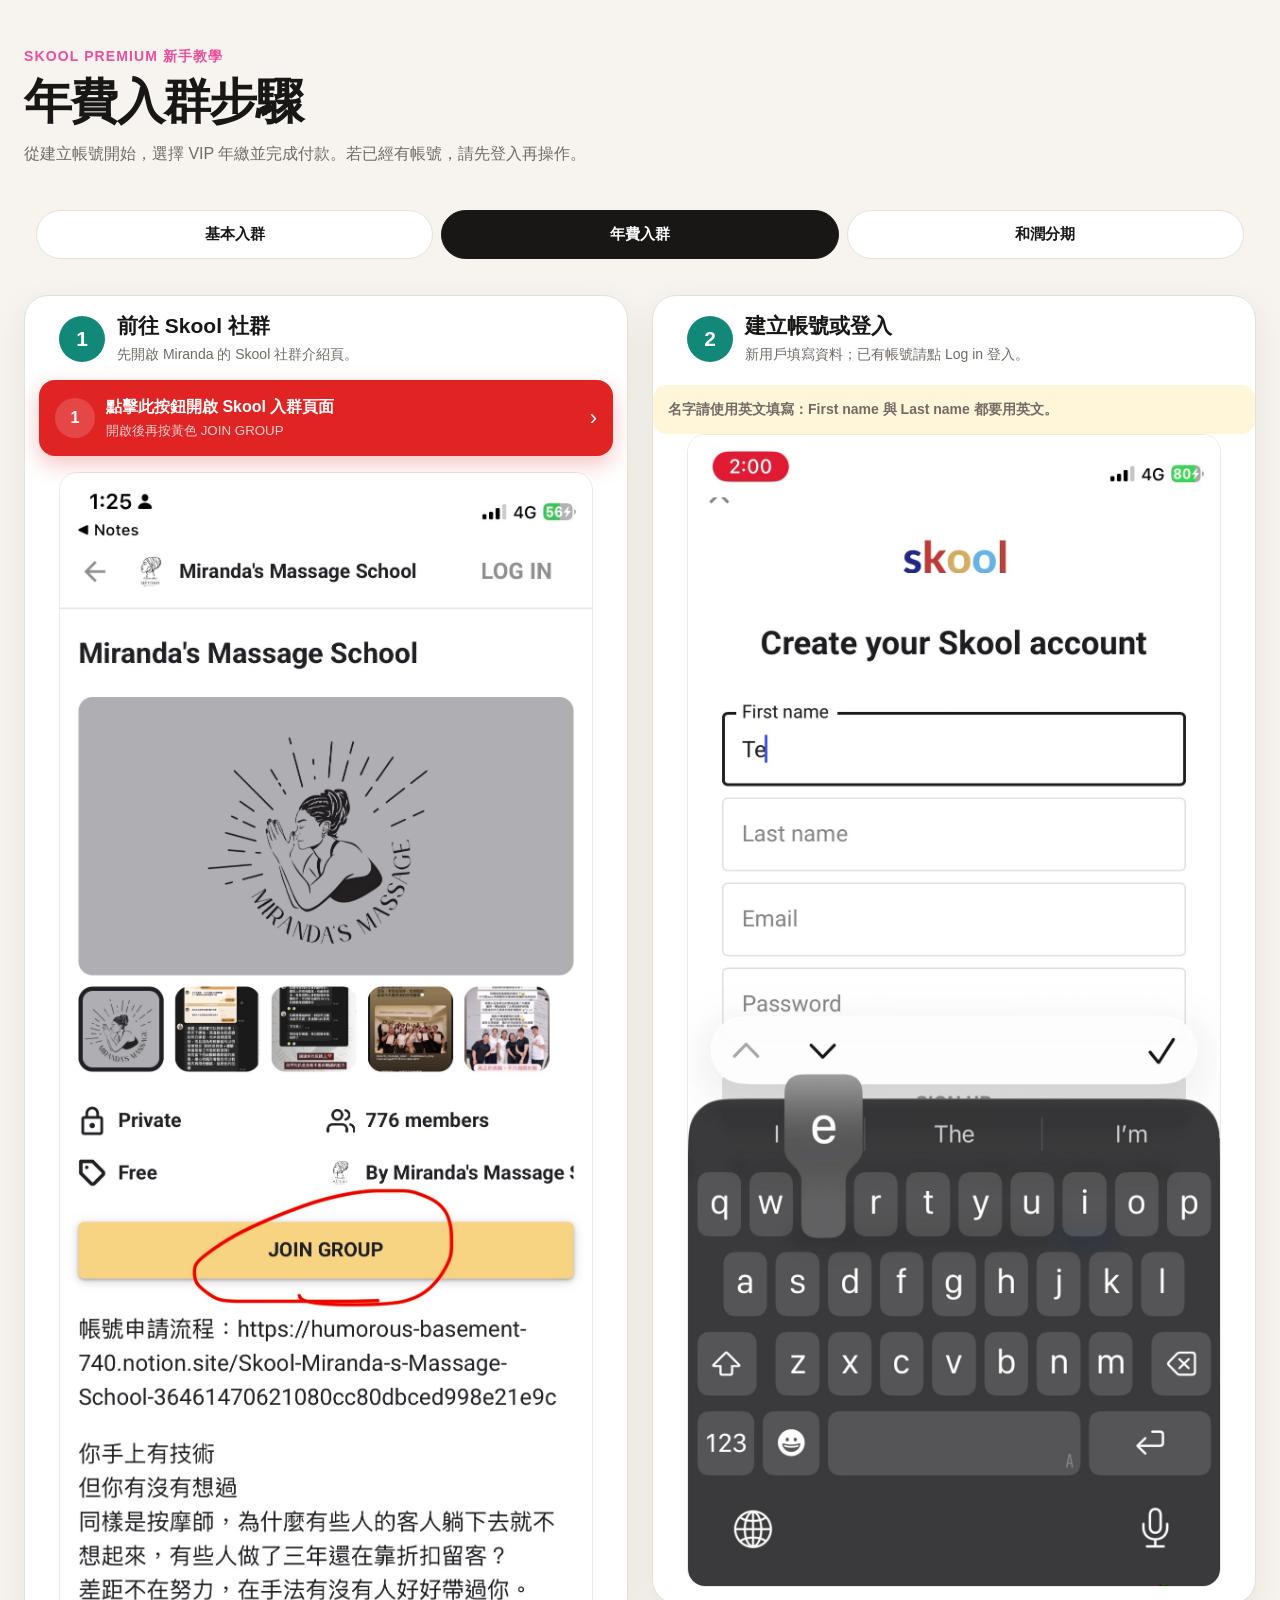
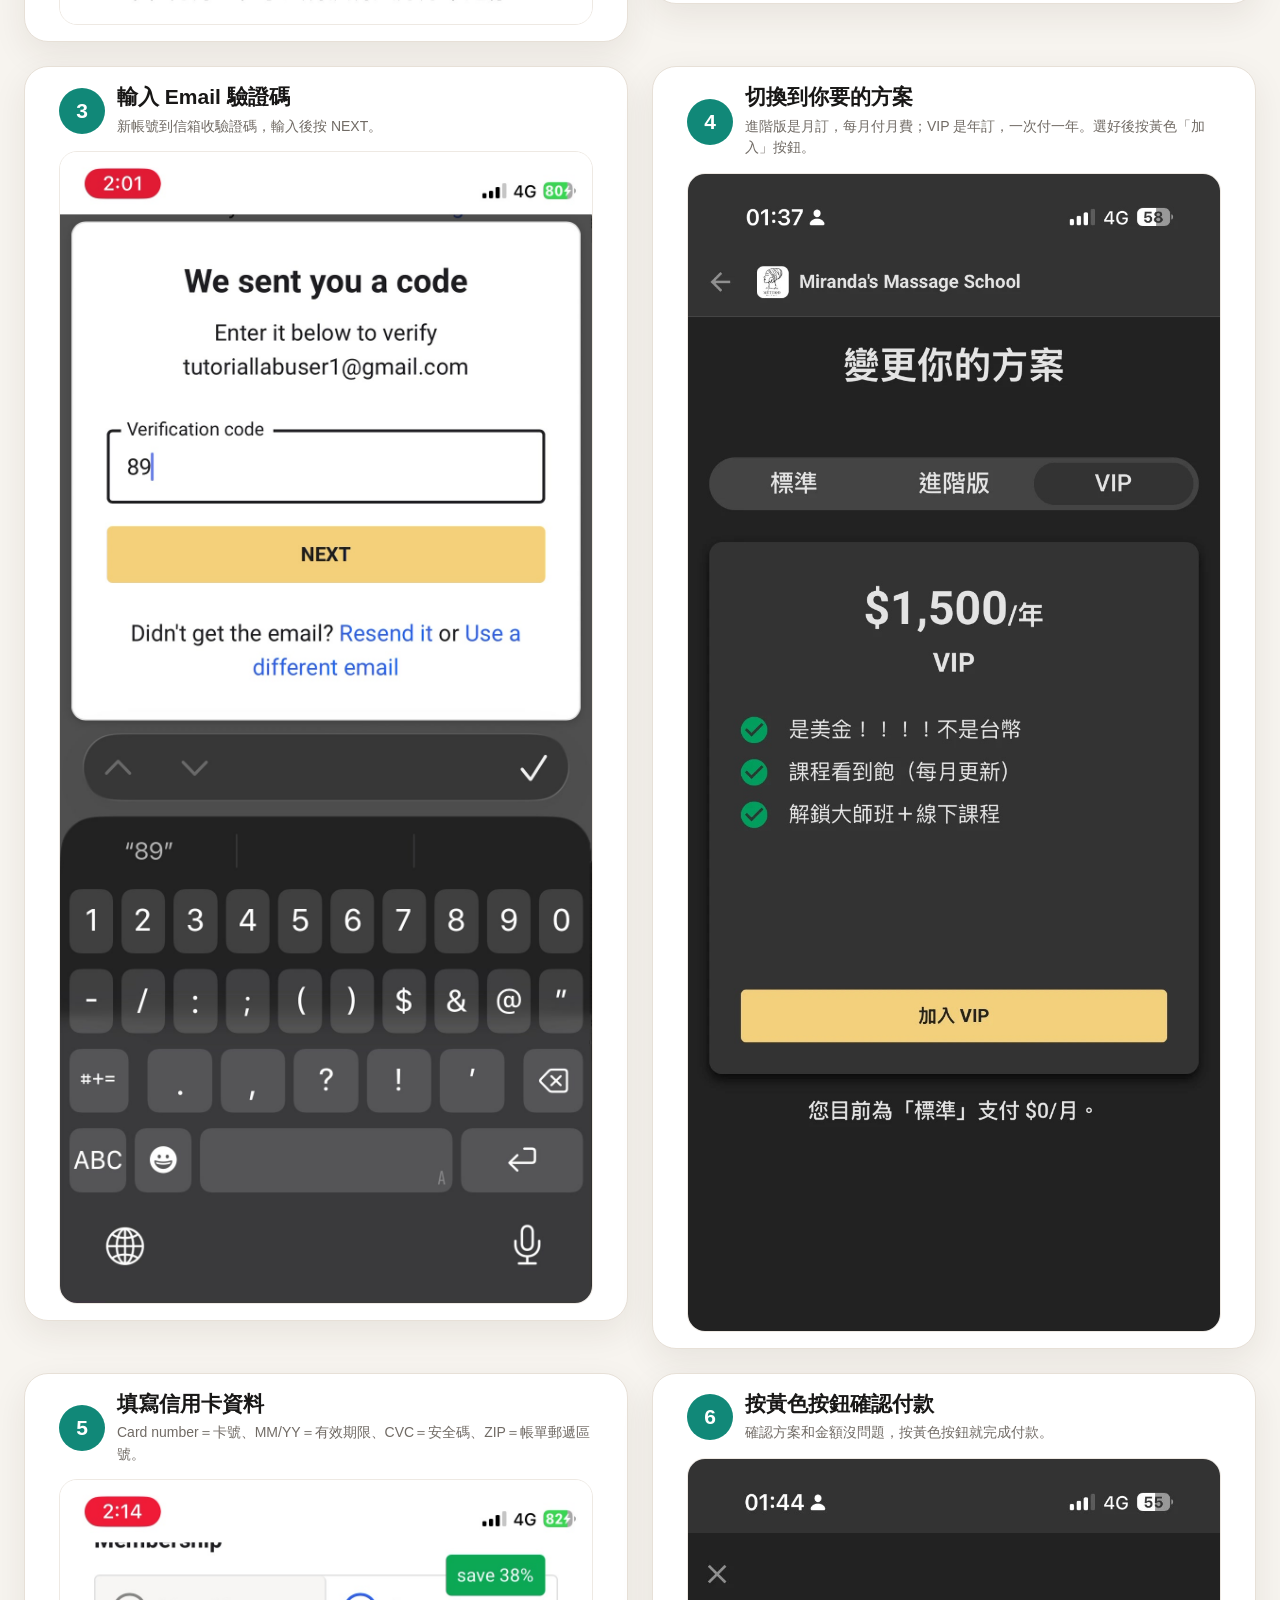
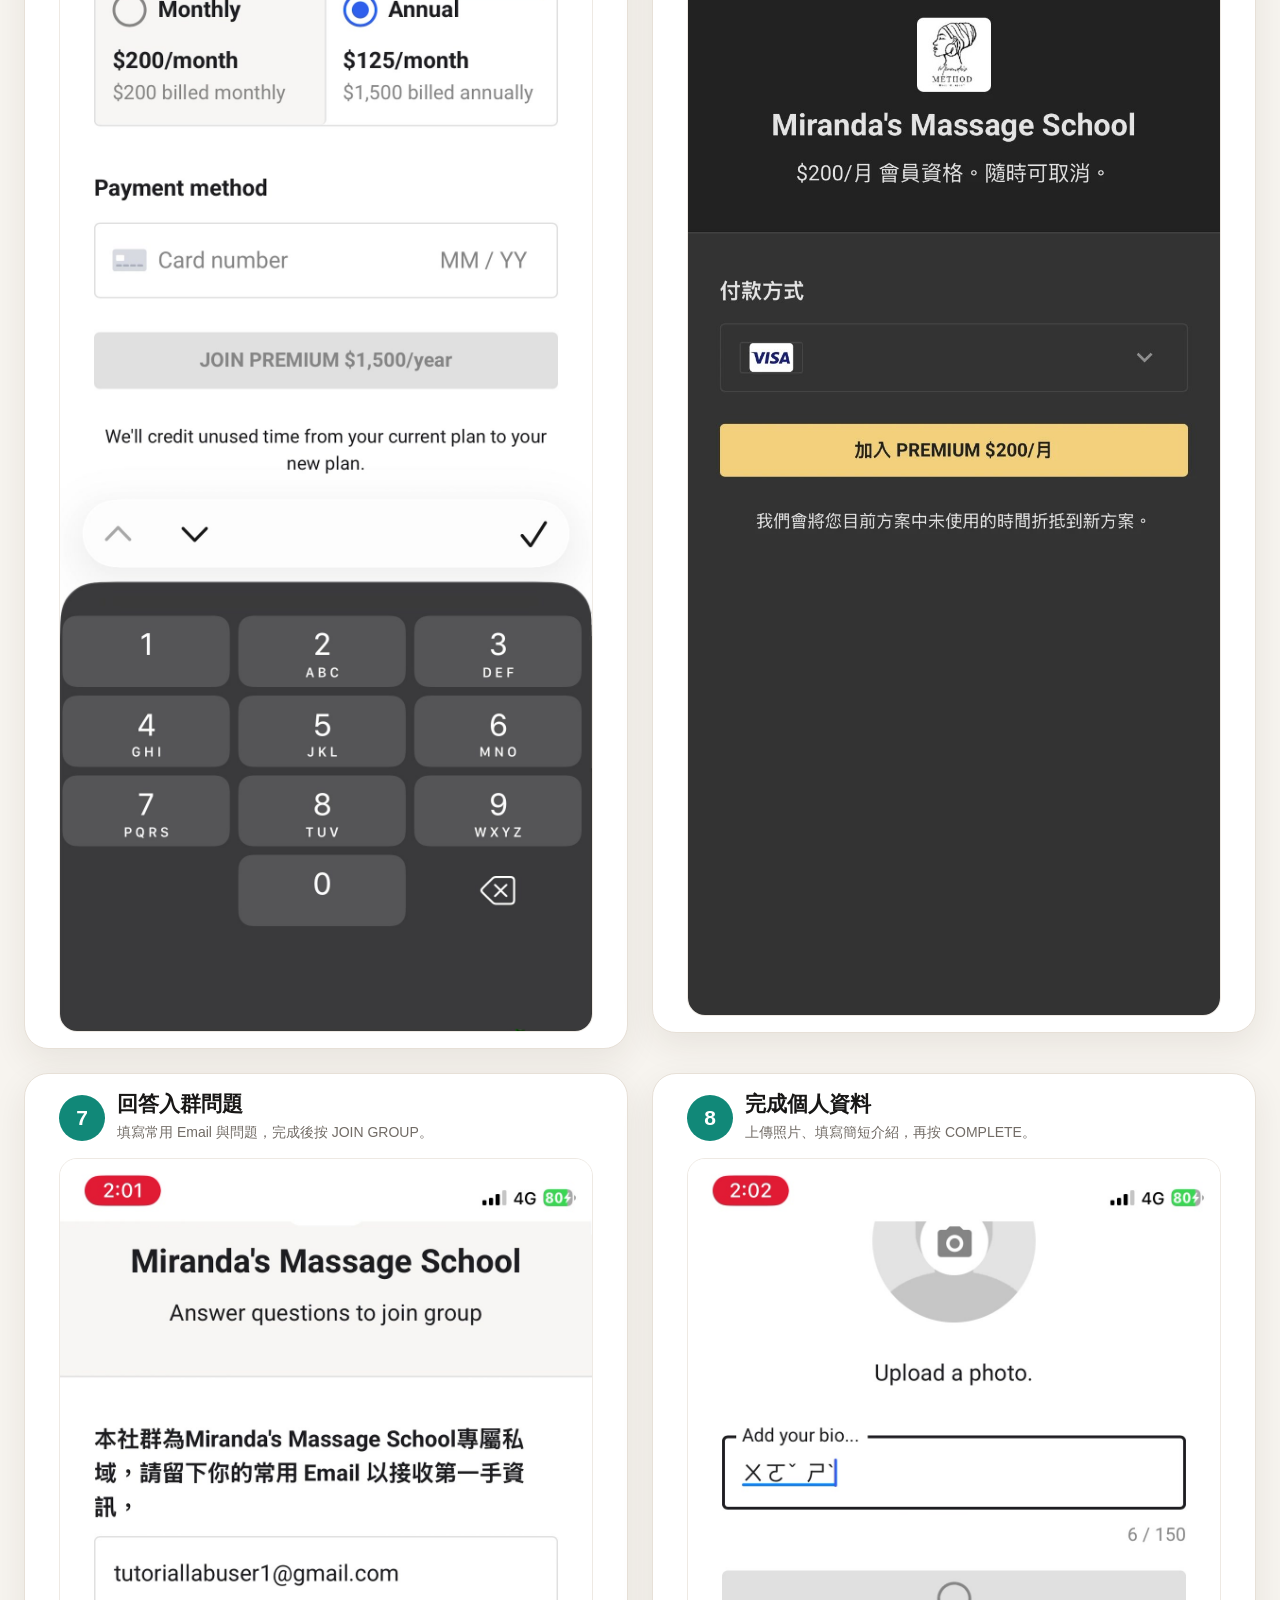
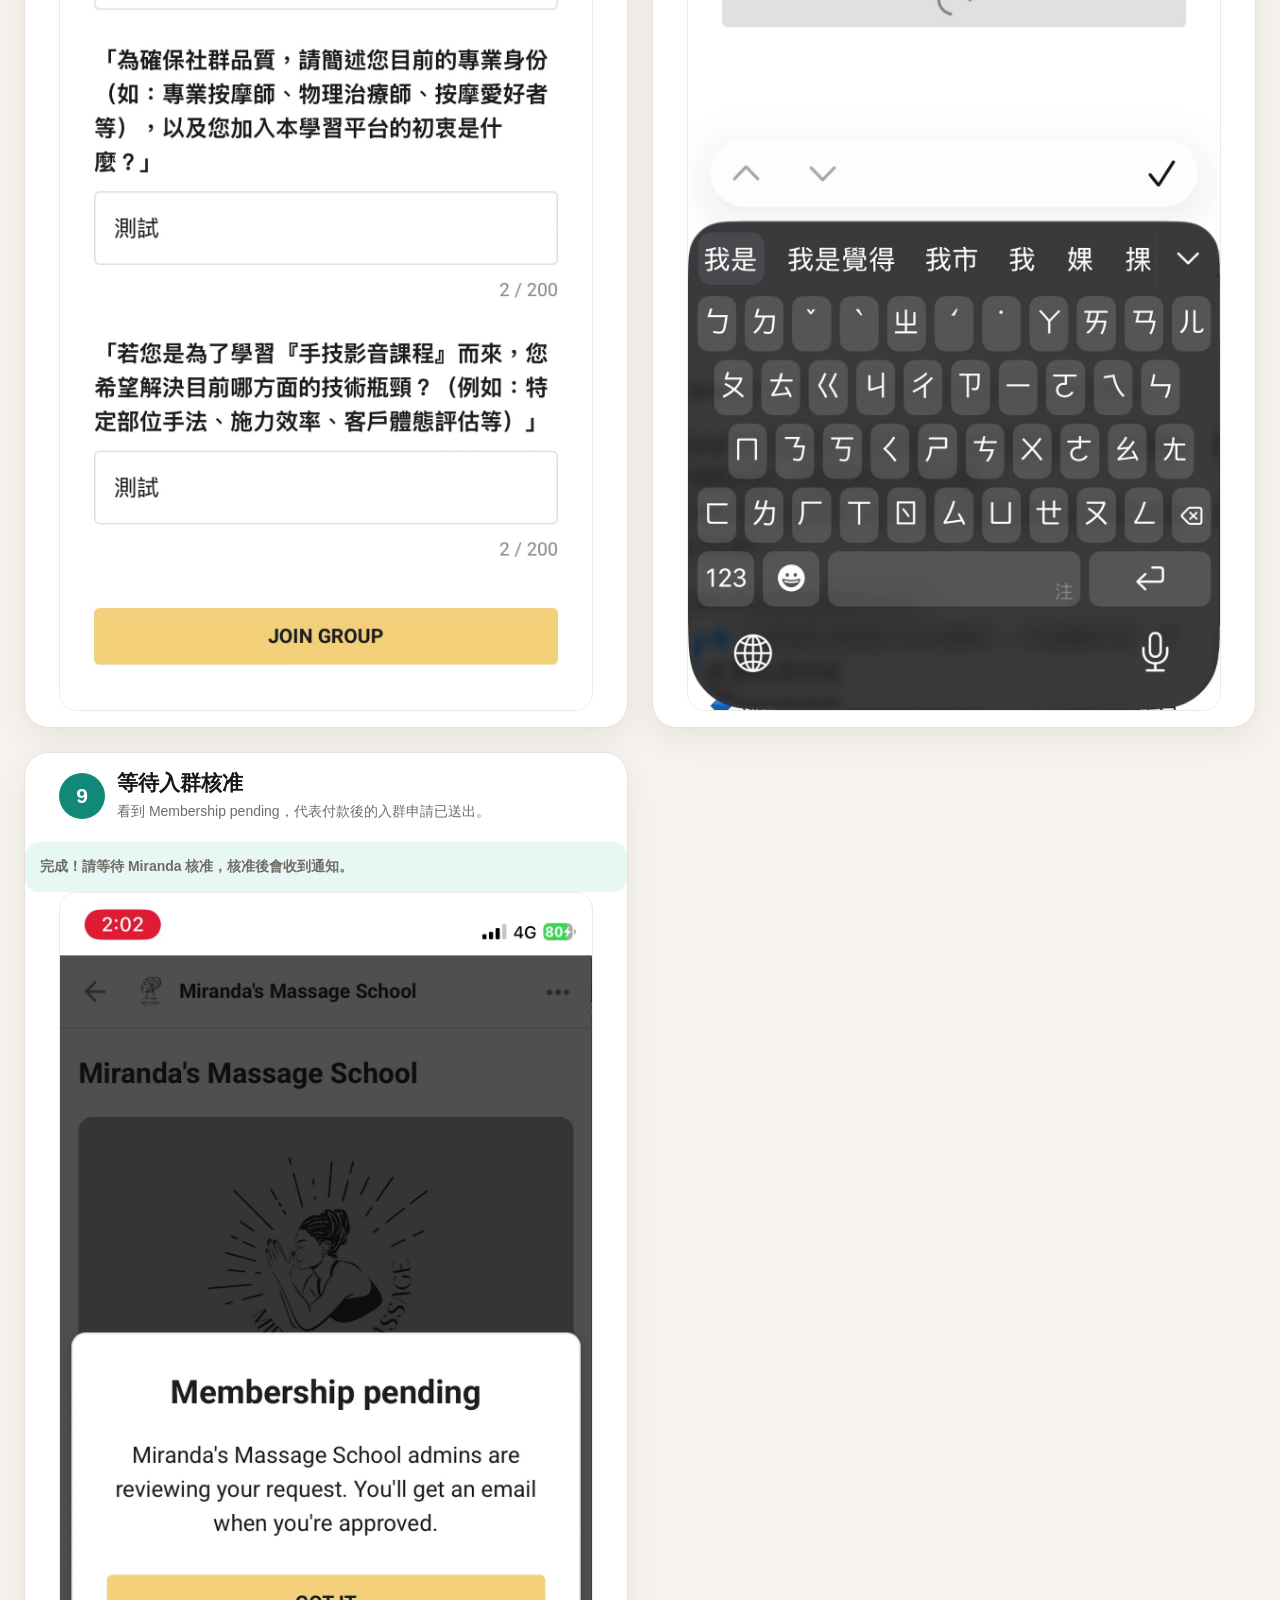
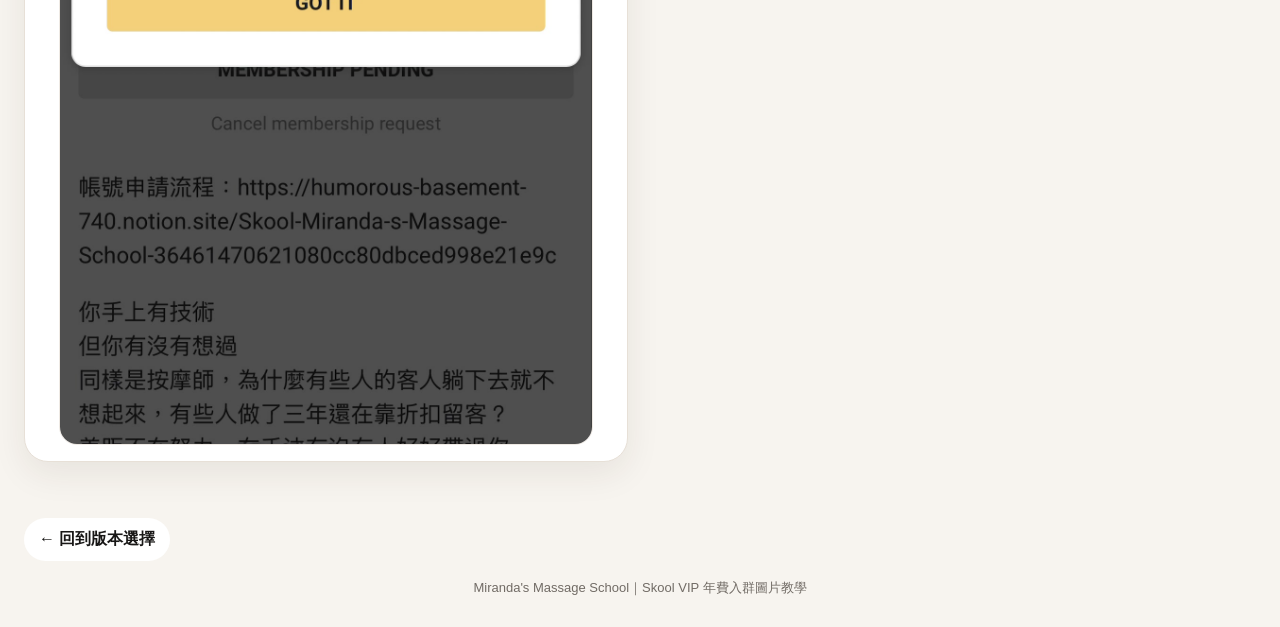
==== commit 722c918d: "Reword annual steps 4 and 6 for both plans Co-Authored-By: Claude Opus 5.5 <noreply@anthropic.com>" ====
--- a/annual.html
+++ b/annual.html
@@ -19,9 +19,9 @@
       <section class="step"><div class="step-head"><span class="num">1</span><div><h2>前往 Skool 社群</h2><p>先開啟 Miranda 的 Skool 社群介紹頁。</p></div></div><div class="quick-actions"><a class="quick-action red has-action-num" href="https://www.skool.com/mirandas-massage-school-5068/about" target="_blank" rel="noopener"><span class="action-num">1</span><span><strong>點擊此按鈕開啟 Skool 入群頁面</strong><small>開啟後再按黃色 JOIN GROUP</small></span><span class="action-arrow">›</span></a></div><div class="screen-wrap"><img class="screen" src="annual-01-join-group.jpg" alt="社群頁面的 JOIN GROUP 按鈕"></div></section>
       <section class="step"><div class="step-head"><span class="num">2</span><div><h2>建立帳號或登入</h2><p>新用戶填寫資料；已有帳號請點 Log in 登入。</p></div></div><p class="note">名字請使用英文填寫：First name 與 Last name 都要用英文。</p><div class="screen-wrap"><img class="screen" loading="lazy" src="annual-02-create-account.jpg" alt="建立 Skool 帳號畫面"></div></section>
       <section class="step"><div class="step-head"><span class="num">3</span><div><h2>輸入 Email 驗證碼</h2><p>新帳號到信箱收驗證碼，輸入後按 NEXT。</p></div></div><div class="screen-wrap"><img class="screen" loading="lazy" src="annual-03-email-code.jpg" alt="輸入 Email 驗證碼畫面"></div></section>
-      <section class="step"><div class="step-head"><span class="num">4</span><div><h2>切換到 VIP</h2><p>上方有三個方案（標準／進階版／VIP），請選 VIP，再按「加入 VIP」。</p></div></div><div class="screen-wrap"><img class="screen" loading="lazy" src="annual-04-select-premium.jpg?v=2" alt="選擇 VIP 方案畫面"></div></section>
+      <section class="step"><div class="step-head"><span class="num">4</span><div><h2>切換到你要的方案</h2><p>進階版是月訂，每月付月費；VIP 是年訂，一次付一年。選好後按黃色「加入」按鈕。</p></div></div><div class="screen-wrap"><img class="screen" loading="lazy" src="annual-04-select-premium.jpg?v=2" alt="選擇方案畫面"></div></section>
       <section class="step"><div class="step-head"><span class="num">5</span><div><h2>填寫信用卡資料</h2><p>Card number＝卡號、MM/YY＝有效期限、CVC＝安全碼、ZIP＝帳單郵遞區號。</p></div></div><div class="screen-wrap"><img class="screen" loading="lazy" src="annual-06-card.jpg" alt="填寫信用卡付款資料畫面"></div></section>
-      <section class="step"><div class="step-head"><span class="num">6</span><div><h2>確認方案並完成付款</h2><p>確認畫面上的方案與金額，再按黃色「加入」按鈕完成付款。</p></div></div><p class="note">付款前請確認按鈕上寫的是 VIP 與年繳金額；如果不對，按左上角 ✕ 回上一步重新選 VIP。</p><div class="screen-wrap"><img class="screen" loading="lazy" src="annual-07-confirm.jpg?v=2" alt="確認方案並完成付款畫面"></div></section>
+      <section class="step"><div class="step-head"><span class="num">6</span><div><h2>按黃色按鈕確認付款</h2><p>確認方案和金額沒問題，按黃色按鈕就完成付款。</p></div></div><div class="screen-wrap"><img class="screen" loading="lazy" src="annual-07-confirm.jpg?v=2" alt="按黃色按鈕確認付款畫面"></div></section>
       <section class="step"><div class="step-head"><span class="num">7</span><div><h2>回答入群問題</h2><p>填寫常用 Email 與問題，完成後按 JOIN GROUP。</p></div></div><div class="screen-wrap"><img class="screen" loading="lazy" src="annual-08-join-questions.jpg" alt="回答入群問題畫面"></div></section>
       <section class="step"><div class="step-head"><span class="num">8</span><div><h2>完成個人資料</h2><p>上傳照片、填寫簡短介紹，再按 COMPLETE。</p></div></div><div class="screen-wrap"><img class="screen" loading="lazy" src="annual-09-profile.jpg" alt="完成個人資料畫面"></div></section>
       <section class="step"><div class="step-head"><span class="num">9</span><div><h2>等待入群核准</h2><p>看到 Membership pending，代表付款後的入群申請已送出。</p></div></div><p class="note success">完成！請等待 Miranda 核准，核准後會收到通知。</p><div class="screen-wrap"><img class="screen" loading="lazy" src="annual-10-pending.jpg" alt="Membership pending 等待核准畫面"></div></section>
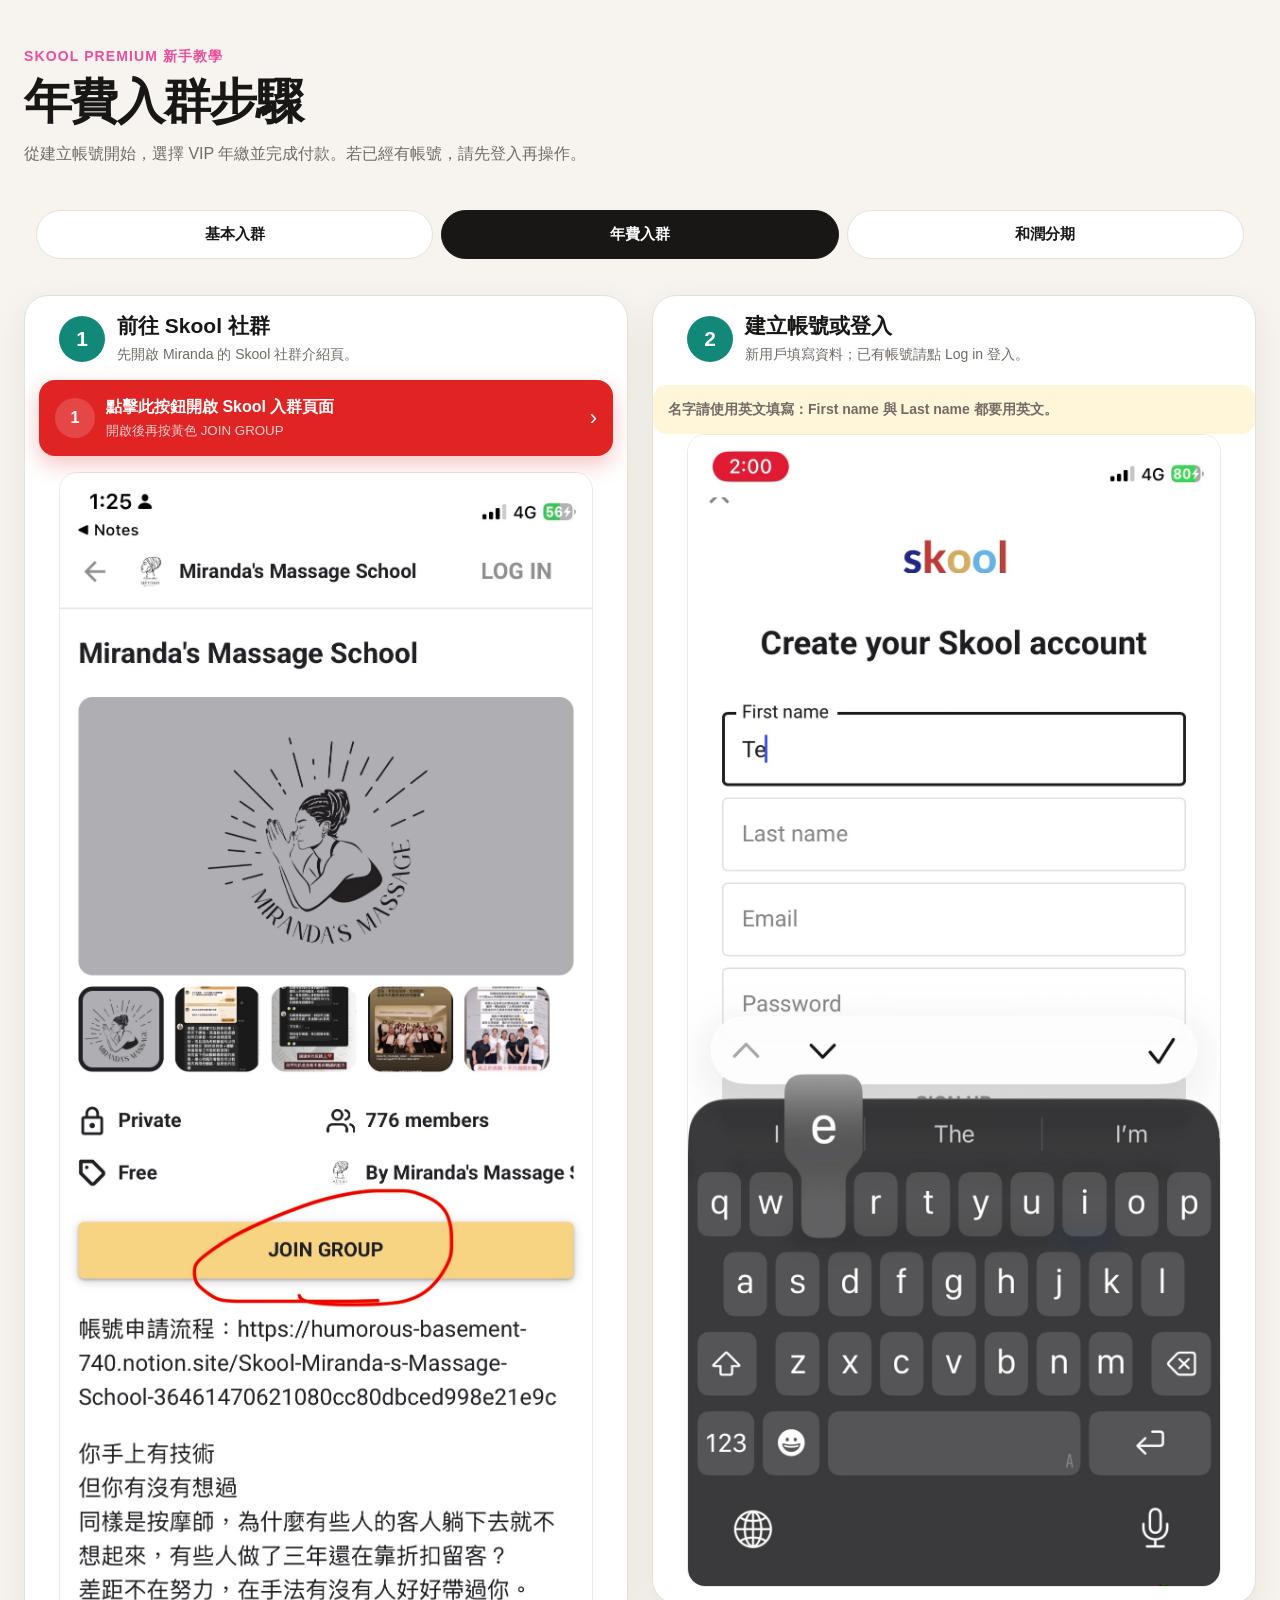
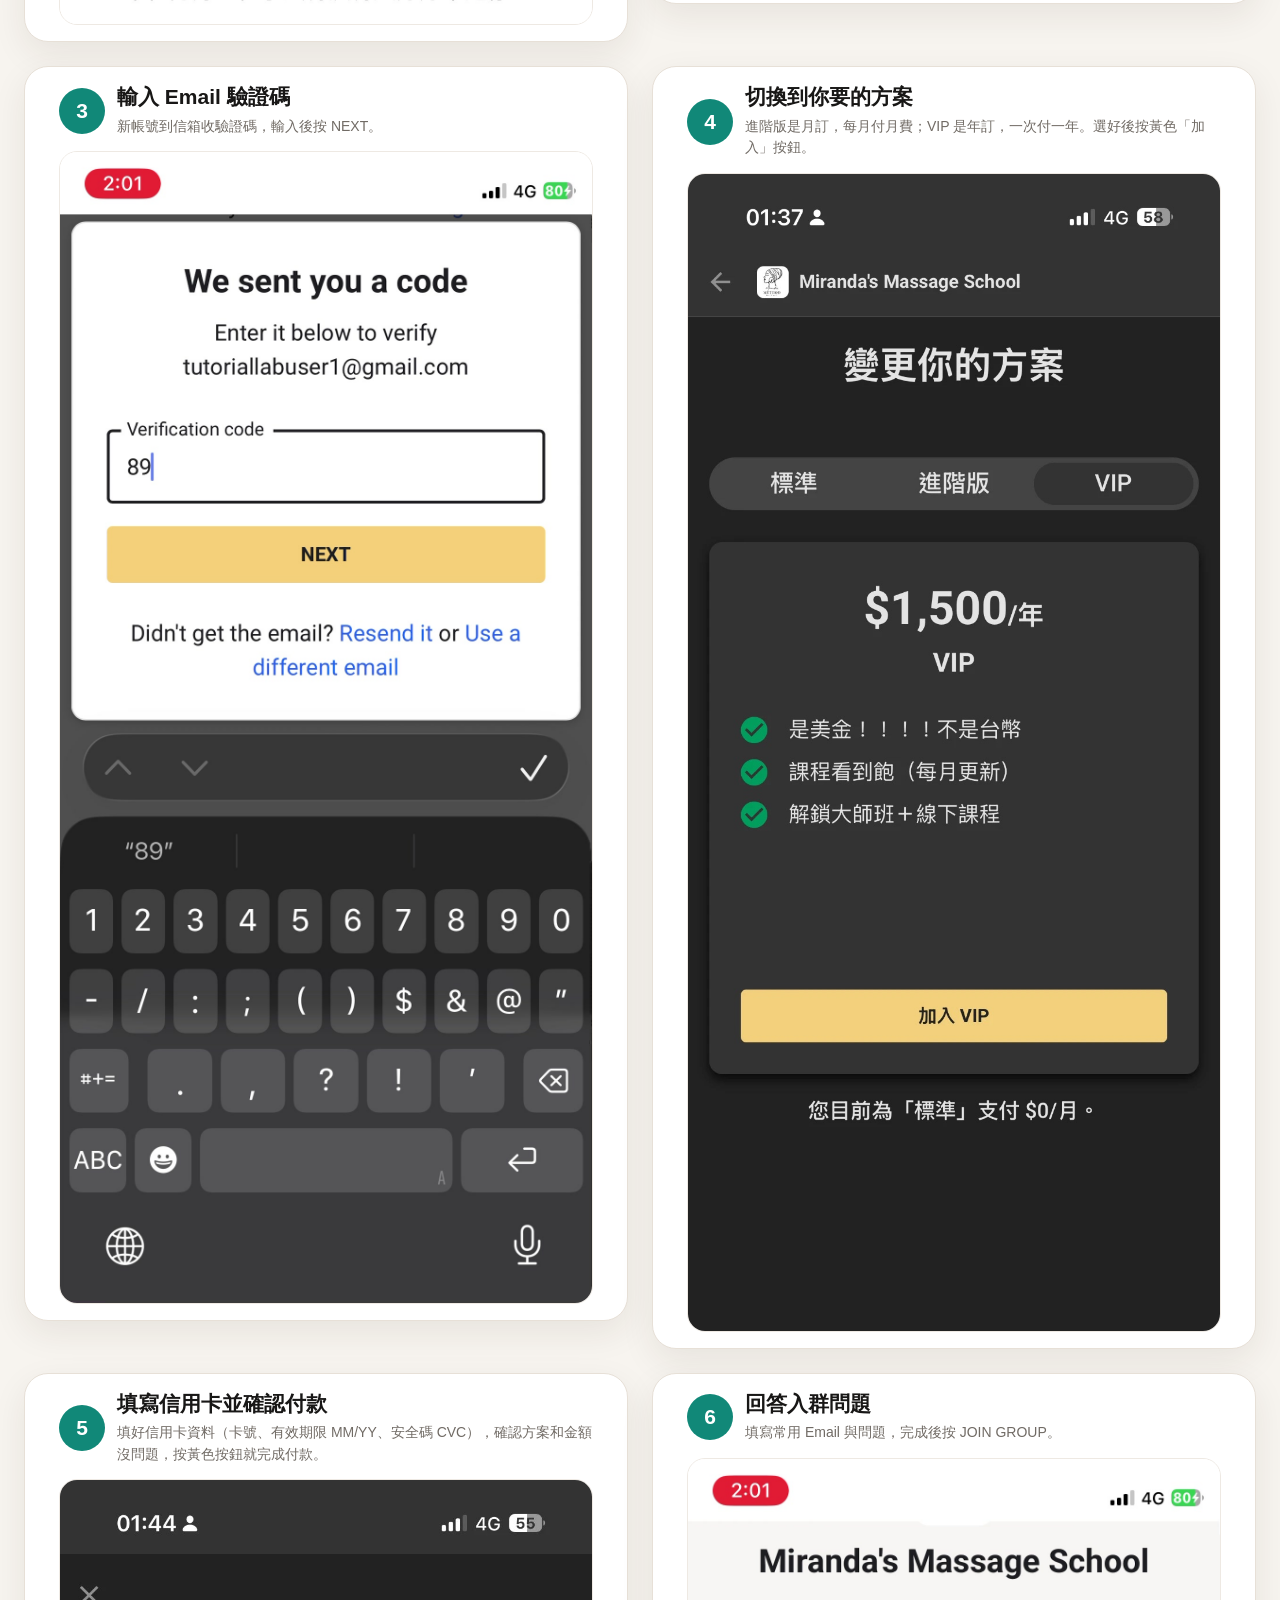
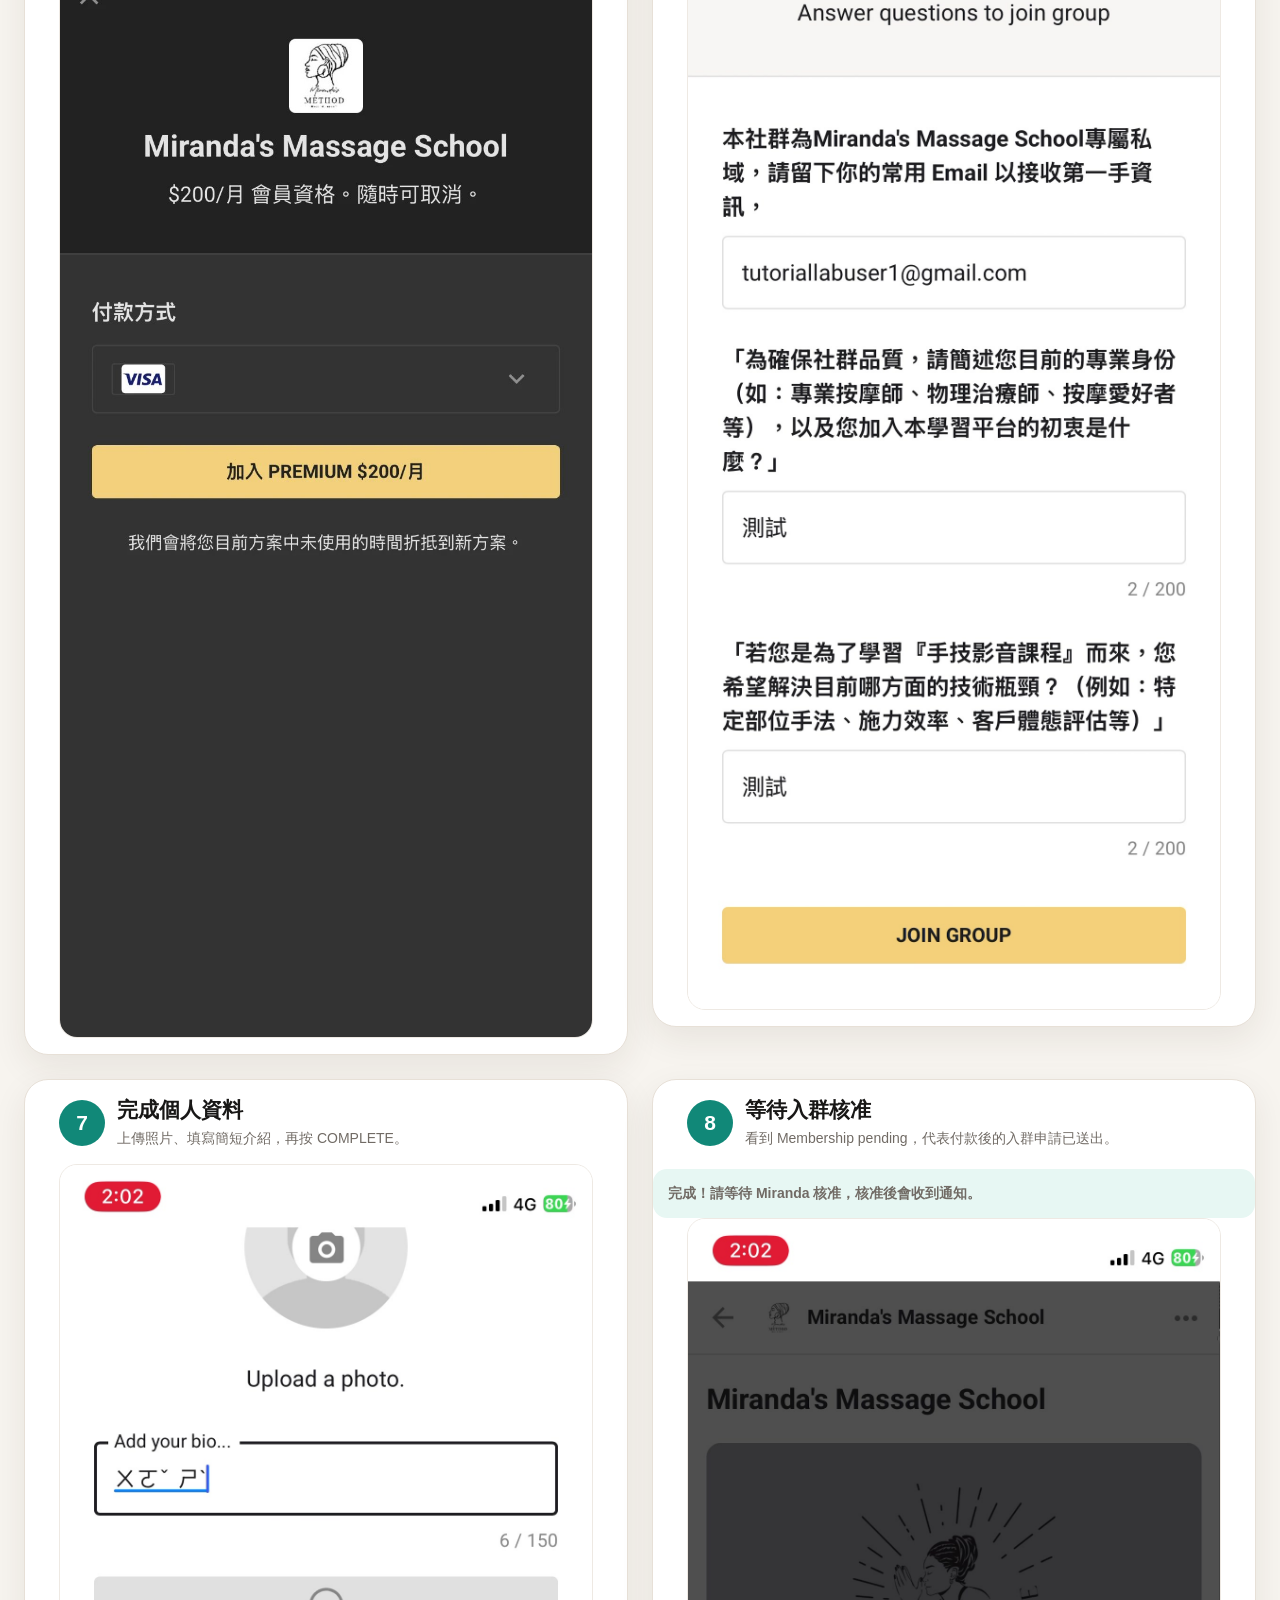
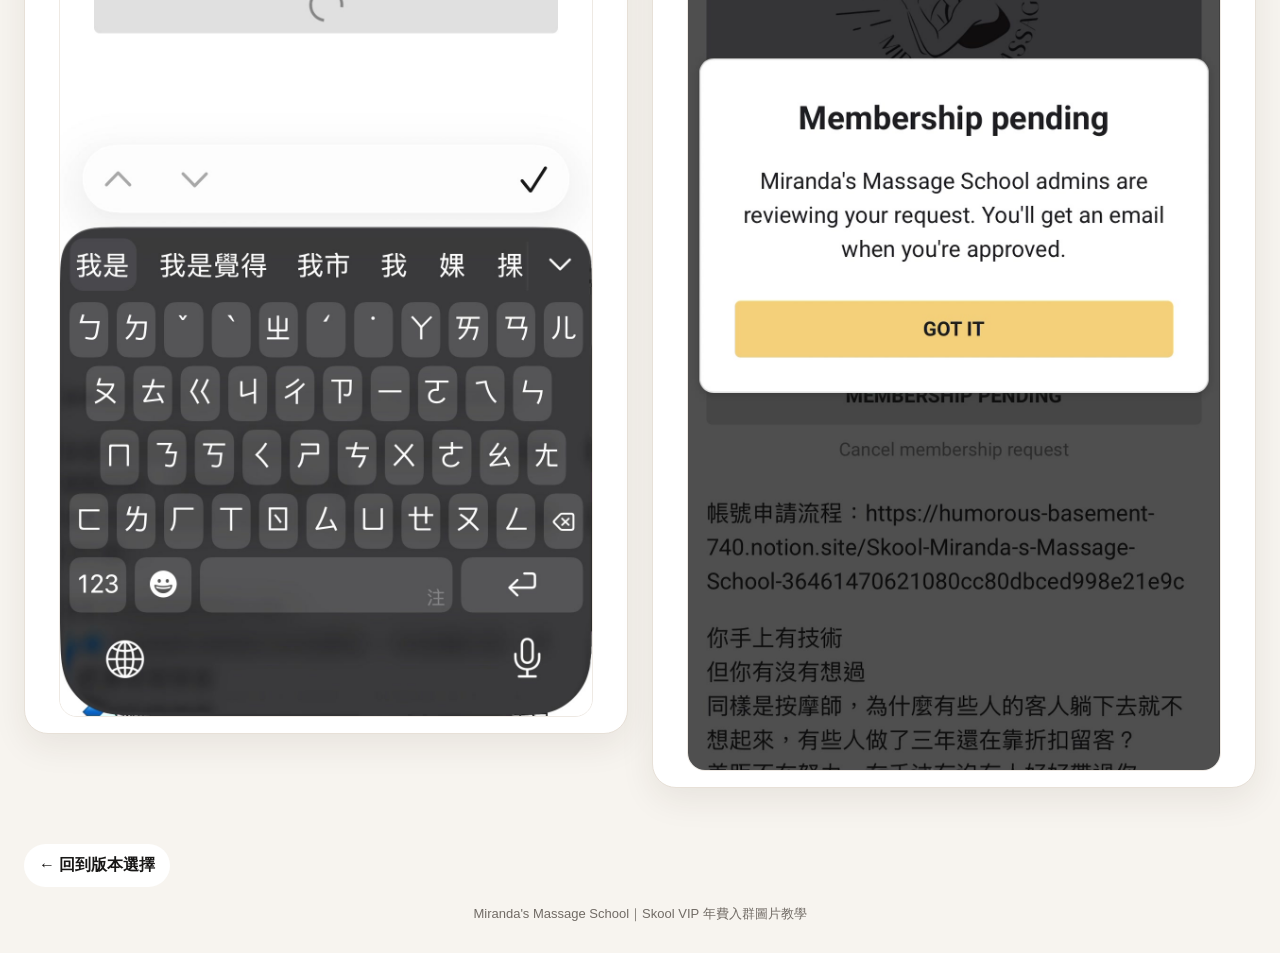
==== commit 932b08d8: "Merge annual card and confirm steps into one Co-Authored-By: Claude Opus 5.5 <noreply@anthropic.com>" ====
--- a/annual.html
+++ b/annual.html
@@ -20,11 +20,10 @@
       <section class="step"><div class="step-head"><span class="num">2</span><div><h2>建立帳號或登入</h2><p>新用戶填寫資料；已有帳號請點 Log in 登入。</p></div></div><p class="note">名字請使用英文填寫：First name 與 Last name 都要用英文。</p><div class="screen-wrap"><img class="screen" loading="lazy" src="annual-02-create-account.jpg" alt="建立 Skool 帳號畫面"></div></section>
       <section class="step"><div class="step-head"><span class="num">3</span><div><h2>輸入 Email 驗證碼</h2><p>新帳號到信箱收驗證碼，輸入後按 NEXT。</p></div></div><div class="screen-wrap"><img class="screen" loading="lazy" src="annual-03-email-code.jpg" alt="輸入 Email 驗證碼畫面"></div></section>
       <section class="step"><div class="step-head"><span class="num">4</span><div><h2>切換到你要的方案</h2><p>進階版是月訂，每月付月費；VIP 是年訂，一次付一年。選好後按黃色「加入」按鈕。</p></div></div><div class="screen-wrap"><img class="screen" loading="lazy" src="annual-04-select-premium.jpg?v=2" alt="選擇方案畫面"></div></section>
-      <section class="step"><div class="step-head"><span class="num">5</span><div><h2>填寫信用卡資料</h2><p>Card number＝卡號、MM/YY＝有效期限、CVC＝安全碼、ZIP＝帳單郵遞區號。</p></div></div><div class="screen-wrap"><img class="screen" loading="lazy" src="annual-06-card.jpg" alt="填寫信用卡付款資料畫面"></div></section>
-      <section class="step"><div class="step-head"><span class="num">6</span><div><h2>按黃色按鈕確認付款</h2><p>確認方案和金額沒問題，按黃色按鈕就完成付款。</p></div></div><div class="screen-wrap"><img class="screen" loading="lazy" src="annual-07-confirm.jpg?v=2" alt="按黃色按鈕確認付款畫面"></div></section>
-      <section class="step"><div class="step-head"><span class="num">7</span><div><h2>回答入群問題</h2><p>填寫常用 Email 與問題，完成後按 JOIN GROUP。</p></div></div><div class="screen-wrap"><img class="screen" loading="lazy" src="annual-08-join-questions.jpg" alt="回答入群問題畫面"></div></section>
-      <section class="step"><div class="step-head"><span class="num">8</span><div><h2>完成個人資料</h2><p>上傳照片、填寫簡短介紹，再按 COMPLETE。</p></div></div><div class="screen-wrap"><img class="screen" loading="lazy" src="annual-09-profile.jpg" alt="完成個人資料畫面"></div></section>
-      <section class="step"><div class="step-head"><span class="num">9</span><div><h2>等待入群核准</h2><p>看到 Membership pending，代表付款後的入群申請已送出。</p></div></div><p class="note success">完成！請等待 Miranda 核准，核准後會收到通知。</p><div class="screen-wrap"><img class="screen" loading="lazy" src="annual-10-pending.jpg" alt="Membership pending 等待核准畫面"></div></section>
+      <section class="step"><div class="step-head"><span class="num">5</span><div><h2>填寫信用卡並確認付款</h2><p>填好信用卡資料（卡號、有效期限 MM/YY、安全碼 CVC），確認方案和金額沒問題，按黃色按鈕就完成付款。</p></div></div><div class="screen-wrap"><img class="screen" loading="lazy" src="annual-07-confirm.jpg?v=2" alt="填寫信用卡並確認付款畫面"></div></section>
+      <section class="step"><div class="step-head"><span class="num">6</span><div><h2>回答入群問題</h2><p>填寫常用 Email 與問題，完成後按 JOIN GROUP。</p></div></div><div class="screen-wrap"><img class="screen" loading="lazy" src="annual-08-join-questions.jpg" alt="回答入群問題畫面"></div></section>
+      <section class="step"><div class="step-head"><span class="num">7</span><div><h2>完成個人資料</h2><p>上傳照片、填寫簡短介紹，再按 COMPLETE。</p></div></div><div class="screen-wrap"><img class="screen" loading="lazy" src="annual-09-profile.jpg" alt="完成個人資料畫面"></div></section>
+      <section class="step"><div class="step-head"><span class="num">8</span><div><h2>等待入群核准</h2><p>看到 Membership pending，代表付款後的入群申請已送出。</p></div></div><p class="note success">完成！請等待 Miranda 核准，核准後會收到通知。</p><div class="screen-wrap"><img class="screen" loading="lazy" src="annual-10-pending.jpg" alt="Membership pending 等待核准畫面"></div></section>
     </main>
     <a class="back" href="index.html">← 回到版本選擇</a>
     <footer>Miranda's Massage School｜Skool VIP 年費入群圖片教學</footer>
